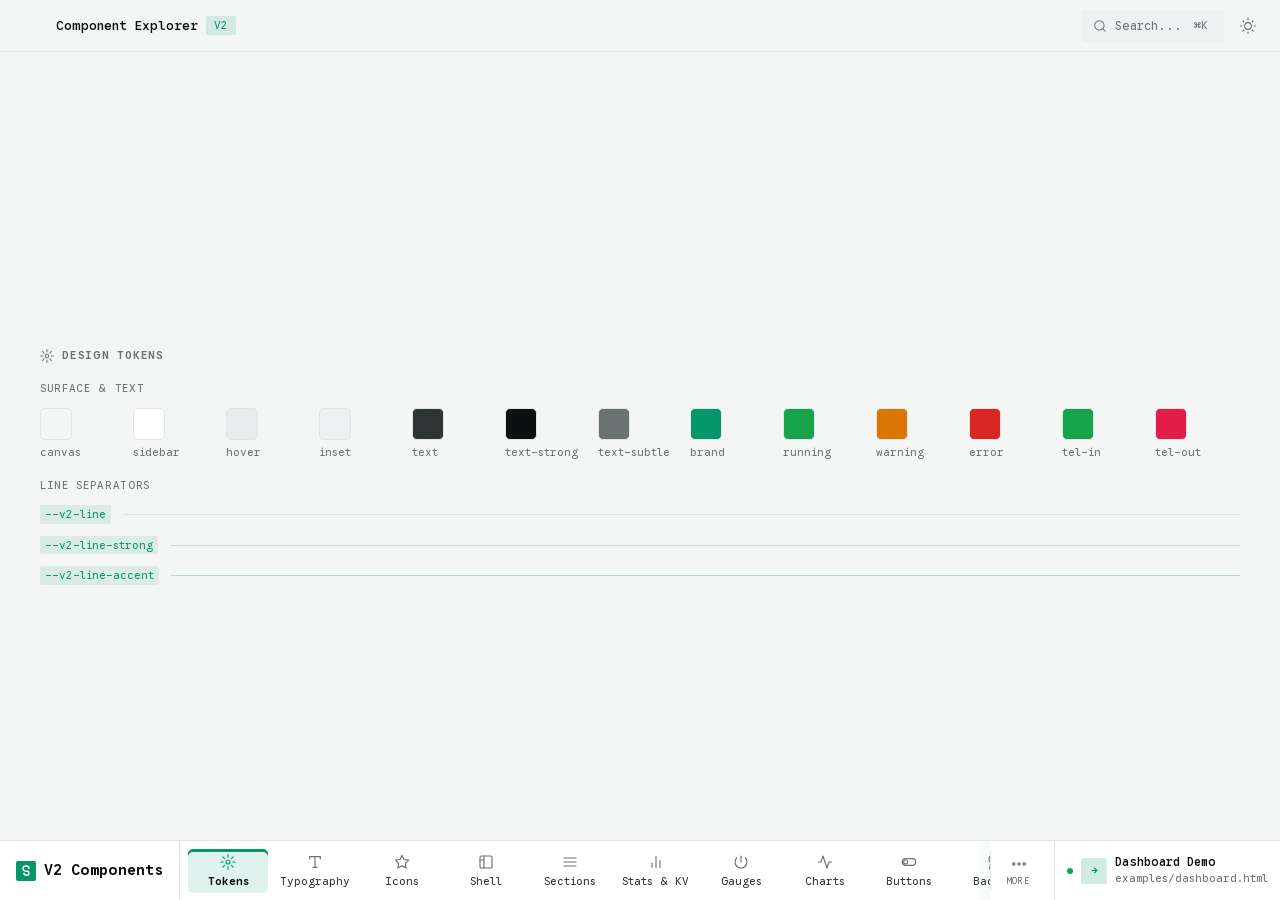
==== examples/components.html @ c2925b4b "initial" ====
<!DOCTYPE html>
<html lang="en" data-theme="dark" class="theme-dark">
<head>
  <meta charset="UTF-8" />
  <meta name="viewport" content="width=device-width, initial-scale=1.0, viewport-fit=cover" />
  <title>Synteq UI V2 — Component Explorer</title>
  <link rel="stylesheet" href="../css/synteq-ui-v2.css" />
  <style>
    /* ── Explorer-specific chrome ─────────────────────────────────── */

    /* User pill (reused from dashboard) */
    .v2-user { display:flex; align-items:center; gap:var(--v2-space-2); min-width:0; text-decoration:none; }
    .v2-user__info { display:flex; flex-direction:column; min-width:0; }
    .v2-user__name  { font-size:var(--v2-text-sm); color:var(--v2-text-strong); font-weight:var(--v2-fw-medium); line-height:1.3; white-space:nowrap; overflow:hidden; text-overflow:ellipsis; }
    .v2-user__email { font-size:var(--v2-text-xs); color:var(--v2-text-subtle); white-space:nowrap; overflow:hidden; text-overflow:ellipsis; }

    /* Component preview block */
    .cx-block {
      display: flex;
      flex-direction: column;
      gap: var(--v2-space-3);
      min-width: 0;
      width: 100%;
    }

    /* Live preview area */
    .cx-preview {
      display: flex;
      align-items: center;
      justify-content: center;
      flex-wrap: wrap;
      gap: var(--v2-space-3);
      padding: var(--v2-space-5);
      background: var(--v2-inset);
      border-radius: var(--v2-radius-control);
      min-width: 0;
    }
    .cx-preview > * { min-width: 0; max-width: 100%; }
    .cx-preview--col { flex-direction: column; align-items: stretch; justify-content: flex-start; }

    /* Code snippet */
    .cx-code {
      position: relative;
      background: var(--v2-sidebar);
      border-radius: var(--v2-radius-control);
      overflow: hidden;
      min-width: 0;
    }
    .cx-code pre {
      margin: 0;
      /* right padding reserves room for the copy button — they used to overlap */
      padding: var(--v2-space-4) calc(var(--v2-space-5) + 48px) var(--v2-space-4) var(--v2-space-5);
      overflow-x: auto;
      font-family: var(--v2-font-mono);
      font-size: var(--v2-text-xs);
      line-height: 1.65;
      color: var(--v2-text);
      tab-size: 2;
      scrollbar-width: thin;
      scrollbar-color: var(--v2-line-strong) transparent;
    }
    .cx-code pre::-webkit-scrollbar { height: 4px; }
    .cx-code pre::-webkit-scrollbar-thumb { background: var(--v2-line-strong); border-radius: 2px; }
    .cx-copy-btn {
      position: absolute;
      top: var(--v2-space-2);
      right: var(--v2-space-2);
      z-index: 2;
      font-size: var(--v2-text-xs);
      color: var(--v2-text-subtle);
      padding: 2px var(--v2-space-2);
      border-radius: var(--v2-radius-micro);
      background: var(--v2-hover);
      transition: color var(--v2-dur-instant) var(--v2-ease), background var(--v2-dur-instant) var(--v2-ease);
    }
    .cx-copy-btn:hover { color: var(--v2-text-strong); background: var(--v2-line-strong); }
    .cx-copy-btn.copied { color: var(--v2-status-running); }

    /* Token chip */
    .cx-token { font-family:var(--v2-font-mono); font-size:var(--v2-text-xs); color:var(--v2-brand); background:color-mix(in srgb, var(--v2-brand) 10%, transparent); padding:1px 5px; border-radius:var(--v2-radius-micro); }

    /* Color swatch — auto-fill grid keeps every swatch on a real column */
    .cx-swatch-grid {
      display: grid;
      grid-template-columns: repeat(auto-fill, minmax(84px, 1fr));
      gap: var(--v2-space-3) var(--v2-space-2);
      min-width: 0;
    }
    .cx-swatch {
      display: flex;
      flex-direction: column;
      gap: var(--v2-space-1);
      min-width: 0;
    }
    .cx-swatch__dot {
      width: 32px; height: 32px;
      border-radius: var(--v2-radius-control);
      border: 1px solid var(--v2-line);
    }
    .cx-swatch__name { font-size:var(--v2-text-xs); color:var(--v2-text-subtle); overflow:hidden; text-overflow:ellipsis; }

    /* Type specimen */
    .cx-type-row {
      display: grid;
      grid-template-columns: 88px 78px minmax(0, 1fr);
      align-items: baseline;
      gap: var(--v2-space-4);
      padding: var(--v2-space-2) 0;
      border-top: 1px solid var(--v2-line);
      min-width: 0;
    }
    .cx-type-row:first-child { border-top:none; }
    .cx-type-label { min-width: 0; font-size:var(--v2-text-xs); color:var(--v2-text-subtle); font-family:var(--v2-font-mono); }
    .cx-type-val { min-width: 0; font-size:var(--v2-text-xs); color:var(--v2-text-subtle); font-family:var(--v2-font-mono); }
    .cx-type-row > :last-child { min-width: 0; overflow-wrap: anywhere; }

    /* Reduced width container for narrow previews — centred like the rest */
    .cx-narrow { width: 100%; max-width: 360px; margin-inline: auto; }

    /* ── Explorer breakpoints ─────────────────────────────────────── */
    @media (max-width: 720px) {
      .cx-preview { padding: var(--v2-space-4); justify-content: flex-start; }
      .cx-type-row { grid-template-columns: 76px minmax(0, 1fr); gap: var(--v2-space-1) var(--v2-space-3); }
      .cx-type-row > :last-child { grid-column: 1 / -1; }
      .cx-type-val { text-align: right; }
    }
    @media (max-width: 420px) {
      .cx-preview { padding: var(--v2-space-3); }
      .cx-swatch-grid { grid-template-columns: repeat(auto-fill, minmax(72px, 1fr)); }
    }
  </style>
</head>
<body>

<div class="v2-app" id="app">

  <!-- ── SIDEBAR ─────────────────────────────────────────────────── -->
  <aside class="v2-aside" aria-label="Component categories" id="sidebar">
    <a href="#" class="v2-aside__brand" aria-label="Component Explorer home">
      <span class="v2-aside__brand-mark" aria-hidden="true">
        <svg width="12" height="12" viewBox="0 0 12 12" fill="none" aria-hidden="true">
          <path d="M9 3.5C9 2.12 7.66 1 6 1 4.34 1 3 2.12 3 3.5c0 1.18.9 2.17 2.14 2.41L7.5 6.3C8.43 6.57 9 7.3 9 8.2 9 9.32 7.87 10.2 6.5 10.2S4 9.32 4 8.2" stroke="currentColor" stroke-width="1.5" stroke-linecap="round"/>
        </svg>
      </span>
      V2 Components
    </a>

    <nav class="v2-nav" aria-label="Component categories">
      <a href="#tokens" class="v2-nav__item v2-nav__item--active">
        <svg class="v2-icon v2-icon--16" viewBox="0 0 24 24" aria-hidden="true"><circle cx="12" cy="12" r="3"/><path d="M12 1v4M12 19v4M4.22 4.22l2.83 2.83M16.95 16.95l2.83 2.83M1 12h4M19 12h4M4.22 19.78l2.83-2.83M16.95 7.05l2.83-2.83"/></svg>
        Tokens
      </a>
      <a href="#typography" class="v2-nav__item">
        <svg class="v2-icon v2-icon--16" viewBox="0 0 24 24" aria-hidden="true"><polyline points="4 7 4 4 20 4 20 7"/><line x1="9" y1="20" x2="15" y2="20"/><line x1="12" y1="4" x2="12" y2="20"/></svg>
        Typography
      </a>
      <a href="#icons" class="v2-nav__item">
        <svg class="v2-icon v2-icon--16" viewBox="0 0 24 24" aria-hidden="true"><polygon points="12 2 15.09 8.26 22 9.27 17 14.14 18.18 21.02 12 17.77 5.82 21.02 7 14.14 2 9.27 8.91 8.26 12 2"/></svg>
        Icons
      </a>

      <a href="#shell" class="v2-nav__item">
        <svg class="v2-icon v2-icon--16" viewBox="0 0 24 24" aria-hidden="true"><rect x="3" y="3" width="18" height="18" rx="2"/><line x1="9" y1="3" x2="9" y2="21"/><line x1="3" y1="9" x2="9" y2="9"/></svg>
        Shell
      </a>
      <a href="#sections" class="v2-nav__item">
        <svg class="v2-icon v2-icon--16" viewBox="0 0 24 24" aria-hidden="true"><line x1="3" y1="6" x2="21" y2="6"/><line x1="3" y1="12" x2="21" y2="12"/><line x1="3" y1="18" x2="21" y2="18"/></svg>
        Sections
      </a>

      <a href="#stats" class="v2-nav__item">
        <svg class="v2-icon v2-icon--16" viewBox="0 0 24 24" aria-hidden="true"><line x1="18" y1="20" x2="18" y2="10"/><line x1="12" y1="20" x2="12" y2="4"/><line x1="6" y1="20" x2="6" y2="14"/></svg>
        Stats & KV
      </a>
      <a href="#gauges" class="v2-nav__item">
        <svg class="v2-icon v2-icon--16" viewBox="0 0 24 24" aria-hidden="true"><path d="M18.364 5.636a9 9 0 1 1-12.728 0M12 12V3"/></svg>
        Gauges
      </a>
      <a href="#charts" class="v2-nav__item">
        <svg class="v2-icon v2-icon--16" viewBox="0 0 24 24" aria-hidden="true"><polyline points="22 12 18 12 15 21 9 3 6 12 2 12"/></svg>
        Charts
      </a>

      <a href="#buttons" class="v2-nav__item">
        <svg class="v2-icon v2-icon--16" viewBox="0 0 24 24" aria-hidden="true"><rect x="2" y="7" width="20" height="10" rx="5"/><circle cx="7" cy="12" r="3"/></svg>
        Buttons
      </a>
      <a href="#badges" class="v2-nav__item">
        <svg class="v2-icon v2-icon--16" viewBox="0 0 24 24" aria-hidden="true"><circle cx="12" cy="8" r="6"/><path d="M15.477 12.89L17 22l-5-3-5 3 1.523-9.11"/></svg>
        Badges
      </a>
      <a href="#inputs" class="v2-nav__item">
        <svg class="v2-icon v2-icon--16" viewBox="0 0 24 24" aria-hidden="true"><rect x="2" y="6" width="20" height="12" rx="2"/><path d="M8 12h.01M12 12h.01M16 12h.01"/></svg>
        Inputs
      </a>

      <a href="#motion" class="v2-nav__item">
        <svg class="v2-icon v2-icon--16" viewBox="0 0 24 24" aria-hidden="true"><path d="M5 3l14 9-14 9V3z"/></svg>
        Motion
      </a>
    </nav>

    <div class="v2-aside__footer">
      <span class="v2-dot" aria-label="Online"></span>
      <a href="dashboard.html" class="v2-user" aria-label="Back to dashboard demo">
        <span class="v2-avatar" aria-hidden="true">→</span>
        <span class="v2-user__info">
          <span class="v2-user__name">Dashboard Demo</span>
          <span class="v2-user__email">examples/dashboard.html</span>
        </span>
      </a>
    </div>
  </aside>

  <!-- ── TOPBAR ──────────────────────────────────────────────────── -->
  <header class="v2-topbar" role="banner">
    <button class="v2-sidebar-toggle" data-v2-sidebar-toggle
            aria-label="Toggle navigation" aria-expanded="true" aria-controls="sidebar">
      <svg class="v2-icon v2-icon--18 icon-menu" viewBox="0 0 24 24" aria-hidden="true"><line x1="3" y1="6" x2="21" y2="6"/><line x1="3" y1="12" x2="21" y2="12"/><line x1="3" y1="18" x2="21" y2="18"/></svg>
      <svg class="v2-icon v2-icon--18 icon-close" viewBox="0 0 24 24" aria-hidden="true" style="display:none"><line x1="18" y1="6" x2="6" y2="18"/><line x1="6" y1="6" x2="18" y2="18"/></svg>
    </button>

    <div class="v2-topbar__left">
      <span class="v2-topbar__title">Component Explorer</span>
      <span class="v2-badge v2-badge--brand">V2</span>
    </div>

    <div class="v2-topbar__right">
      <button class="v2-search" data-v2-search-trigger aria-label="Search components"><svg class="v2-icon v2-icon--14" viewBox="0 0 24 24" aria-hidden="true"><circle cx="11" cy="11" r="8"/><line x1="21" y1="21" x2="16.65" y2="16.65"/></svg><span class="v2-search__text">Search...</span><kbd class="v2-kbd">⌘K</kbd></button>
      <button class="v2-iconbtn v2-theme-toggle" data-v2-toggle-theme aria-label="Toggle theme">
        <svg class="v2-icon v2-icon--16 v2-icon--moon" viewBox="0 0 24 24" aria-hidden="true"><path d="M21 12.79A9 9 0 1 1 11.21 3 7 7 0 0 0 21 12.79z"/></svg>
        <svg class="v2-icon v2-icon--16 v2-icon--sun" viewBox="0 0 24 24" aria-hidden="true"><circle cx="12" cy="12" r="5"/><line x1="12" y1="1" x2="12" y2="3"/><line x1="12" y1="21" x2="12" y2="23"/><line x1="4.22" y1="4.22" x2="5.64" y2="5.64"/><line x1="18.36" y1="18.36" x2="19.78" y2="19.78"/><line x1="1" y1="12" x2="3" y2="12"/><line x1="21" y1="12" x2="23" y2="12"/><line x1="4.22" y1="19.78" x2="5.64" y2="18.36"/><line x1="18.36" y1="5.64" x2="19.78" y2="4.22"/></svg>
      </button>
    </div>
  </header>

  <!-- ── MAIN ───────────────────────────────────────────────────── -->
  <main class="v2-main" aria-label="Component explorer content">
    <div class="v2-content v2-scroll" id="main-content">

      <!-- ══ TOKENS ══════════════════════════════════════════════ -->
      <div class="v2-section" id="tokens">
        <div class="v2-section__head">
          <span class="v2-section__title">
            <svg class="v2-icon v2-icon--14" viewBox="0 0 24 24" aria-hidden="true"><circle cx="12" cy="12" r="3"/><path d="M12 1v4M12 19v4M4.22 4.22l2.83 2.83M16.95 16.95l2.83 2.83M1 12h4M19 12h4M4.22 19.78l2.83-2.83M16.95 7.05l2.83-2.83"/></svg>
            Design Tokens
          </span>
        </div>

        <!-- Colors -->
        <div class="cx-block">
          <span class="v2-t-xs v2-mute" style="text-transform:uppercase;letter-spacing:.06em;">Surface & Text</span>
          <div class="cx-swatch-grid">
            <div class="cx-swatch"><div class="cx-swatch__dot" style="background:var(--v2-canvas)"></div><span class="cx-swatch__name">canvas</span></div>
            <div class="cx-swatch"><div class="cx-swatch__dot" style="background:var(--v2-sidebar)"></div><span class="cx-swatch__name">sidebar</span></div>
            <div class="cx-swatch"><div class="cx-swatch__dot" style="background:var(--v2-hover)"></div><span class="cx-swatch__name">hover</span></div>
            <div class="cx-swatch"><div class="cx-swatch__dot" style="background:var(--v2-inset)"></div><span class="cx-swatch__name">inset</span></div>
            <div class="cx-swatch"><div class="cx-swatch__dot" style="background:var(--v2-text)"></div><span class="cx-swatch__name">text</span></div>
            <div class="cx-swatch"><div class="cx-swatch__dot" style="background:var(--v2-text-strong)"></div><span class="cx-swatch__name">text-strong</span></div>
            <div class="cx-swatch"><div class="cx-swatch__dot" style="background:var(--v2-text-subtle)"></div><span class="cx-swatch__name">text-subtle</span></div>
            <div class="cx-swatch"><div class="cx-swatch__dot" style="background:var(--v2-brand)"></div><span class="cx-swatch__name">brand</span></div>
            <div class="cx-swatch"><div class="cx-swatch__dot" style="background:var(--v2-status-running)"></div><span class="cx-swatch__name">running</span></div>
            <div class="cx-swatch"><div class="cx-swatch__dot" style="background:var(--v2-status-warning)"></div><span class="cx-swatch__name">warning</span></div>
            <div class="cx-swatch"><div class="cx-swatch__dot" style="background:var(--v2-status-error)"></div><span class="cx-swatch__name">error</span></div>
            <div class="cx-swatch"><div class="cx-swatch__dot" style="background:var(--v2-tel-in)"></div><span class="cx-swatch__name">tel-in</span></div>
            <div class="cx-swatch"><div class="cx-swatch__dot" style="background:var(--v2-tel-out)"></div><span class="cx-swatch__name">tel-out</span></div>
          </div>
        </div>

        <!-- Separators -->
        <div class="cx-block">
          <span class="v2-t-xs v2-mute" style="text-transform:uppercase;letter-spacing:.06em;">Line Separators</span>
          <div style="display:flex;flex-direction:column;gap:var(--v2-space-3);">
            <div style="display:flex;align-items:center;gap:var(--v2-space-3);"><span class="cx-token">--v2-line</span><div style="flex:1;height:1px;background:var(--v2-line)"></div></div>
            <div style="display:flex;align-items:center;gap:var(--v2-space-3);"><span class="cx-token">--v2-line-strong</span><div style="flex:1;height:1px;background:var(--v2-line-strong)"></div></div>
            <div style="display:flex;align-items:center;gap:var(--v2-space-3);"><span class="cx-token">--v2-line-accent</span><div style="flex:1;height:1px;background:var(--v2-line-accent)"></div></div>
          </div>
        </div>
      </div>

      <!-- ══ TYPOGRAPHY ════════════════════════════════════════════ -->
      <div class="v2-section" id="typography">
        <div class="v2-section__head">
          <span class="v2-section__title">
            <svg class="v2-icon v2-icon--14" viewBox="0 0 24 24" aria-hidden="true"><polyline points="4 7 4 4 20 4 20 7"/><line x1="9" y1="20" x2="15" y2="20"/><line x1="12" y1="4" x2="12" y2="20"/></svg>
            Typography
          </span>
          <span class="v2-section__meta">Google Sans Code · self-hosted</span>
        </div>
        <div>
          <div class="cx-type-row"><span class="cx-type-label">text-3xl</span><span class="cx-type-val">clamp(26,3.2vw,34)</span><span style="font-size:var(--v2-text-3xl);font-weight:var(--v2-fw-semibold);color:var(--v2-text-strong);line-height:1.2;">Dashboard</span></div>
          <div class="cx-type-row"><span class="cx-type-label">text-2xl</span><span class="cx-type-val">clamp(22,2.4vw,28)</span><span style="font-size:var(--v2-text-2xl);font-weight:var(--v2-fw-medium);color:var(--v2-text-strong);line-height:1.2;">99.97%</span></div>
          <div class="cx-type-row"><span class="cx-type-label">text-xl</span><span class="cx-type-val">18px</span><span style="font-size:var(--v2-text-xl);color:var(--v2-text-strong);">Section value</span></div>
          <div class="cx-type-row"><span class="cx-type-label">text-lg</span><span class="cx-type-val">15px</span><span style="font-size:var(--v2-text-lg);color:var(--v2-text-strong);">Sidebar brand name</span></div>
          <div class="cx-type-row"><span class="cx-type-label">text-md</span><span class="cx-type-val">13px</span><span style="font-size:var(--v2-text-md);color:var(--v2-text);">Body · nav · KV rows</span></div>
          <div class="cx-type-row"><span class="cx-type-label">text-sm</span><span class="cx-type-val">12px</span><span style="font-size:var(--v2-text-sm);color:var(--v2-text-subtle);">Button labels · breadcrumb</span></div>
          <div class="cx-type-row"><span class="cx-type-label">text-xs</span><span class="cx-type-val">11px</span><span style="font-size:var(--v2-text-xs);color:var(--v2-text-subtle);text-transform:uppercase;letter-spacing:.06em;">SECTION TITLE · BADGE</span></div>
        </div>
      </div>

      <!-- ══ ICONS ═══════════════════════════════════════════════ -->
      <div class="v2-section" id="icons">
        <div class="v2-section__head">
          <span class="v2-section__title">
            <svg class="v2-icon v2-icon--14" viewBox="0 0 24 24" aria-hidden="true"><polygon points="12 2 15.09 8.26 22 9.27 17 14.14 18.18 21.02 12 17.77 5.82 21.02 7 14.14 2 9.27 8.91 8.26 12 2"/></svg>
            Icons
          </span>
          <span class="v2-section__meta">inline SVG · Lucide-compatible</span>
        </div>
        <div class="cx-block">
          <span class="v2-t-xs v2-mute">Sizes</span>
          <div class="cx-preview">
            <span class="v2-ico-label v2-mute"><svg class="v2-icon v2-icon--14" viewBox="0 0 24 24" aria-hidden="true"><rect x="2" y="3" width="20" height="14" rx="2"/><line x1="8" y1="21" x2="16" y2="21"/><line x1="12" y1="17" x2="12" y2="21"/></svg> 14px</span>
            <span class="v2-ico-label v2-mute"><svg class="v2-icon v2-icon--16" viewBox="0 0 24 24" aria-hidden="true"><rect x="2" y="3" width="20" height="14" rx="2"/><line x1="8" y1="21" x2="16" y2="21"/><line x1="12" y1="17" x2="12" y2="21"/></svg> 16px</span>
            <span class="v2-ico-label v2-mute"><svg class="v2-icon v2-icon--18" viewBox="0 0 24 24" aria-hidden="true"><rect x="2" y="3" width="20" height="14" rx="2"/><line x1="8" y1="21" x2="16" y2="21"/><line x1="12" y1="17" x2="12" y2="21"/></svg> 18px</span>
            <span class="v2-ico-label v2-mute"><svg class="v2-icon v2-icon--20" viewBox="0 0 24 24" aria-hidden="true"><rect x="2" y="3" width="20" height="14" rx="2"/><line x1="8" y1="21" x2="16" y2="21"/><line x1="12" y1="17" x2="12" y2="21"/></svg> 20px</span>
          </div>
          <span class="v2-t-xs v2-mute">Tints</span>
          <div class="cx-preview">
            <svg class="v2-icon v2-icon--18 v2-icon--mute" viewBox="0 0 24 24" title="mute" aria-hidden="true"><circle cx="12" cy="12" r="10"/><line x1="12" y1="8" x2="12" y2="12"/><line x1="12" y1="16" x2="12.01" y2="16"/></svg>
            <svg class="v2-icon v2-icon--18 v2-icon--brand" viewBox="0 0 24 24" title="brand" aria-hidden="true"><circle cx="12" cy="12" r="10"/><line x1="12" y1="8" x2="12" y2="12"/><line x1="12" y1="16" x2="12.01" y2="16"/></svg>
            <svg class="v2-icon v2-icon--18 v2-icon--ok" viewBox="0 0 24 24" title="ok" aria-hidden="true"><polyline points="20 6 9 17 4 12"/></svg>
            <svg class="v2-icon v2-icon--18 v2-icon--warn" viewBox="0 0 24 24" title="warn" aria-hidden="true"><path d="M10.29 3.86L1.82 18a2 2 0 0 0 1.71 3h16.94a2 2 0 0 0 1.71-3L13.71 3.86a2 2 0 0 0-3.42 0z"/><line x1="12" y1="9" x2="12" y2="13"/><line x1="12" y1="17" x2="12.01" y2="17"/></svg>
            <svg class="v2-icon v2-icon--18 v2-icon--err" viewBox="0 0 24 24" title="err" aria-hidden="true"><circle cx="12" cy="12" r="10"/><line x1="15" y1="9" x2="9" y2="15"/><line x1="9" y1="9" x2="15" y2="15"/></svg>
          </div>
        </div>
      </div>

      <!-- ══ SHELL ════════════════════════════════════════════════ -->
      <div class="v2-section" id="shell">
        <div class="v2-section__head">
          <span class="v2-section__title">
            <svg class="v2-icon v2-icon--14" viewBox="0 0 24 24" aria-hidden="true"><rect x="3" y="3" width="18" height="18" rx="2"/><line x1="9" y1="3" x2="9" y2="21"/><line x1="3" y1="9" x2="9" y2="9"/></svg>
            App Shell
          </span>
          <span class="v2-section__meta">viewport-locked · no body scroll</span>
        </div>
        <div class="cx-block">
          <p class="v2-t-sm v2-mute">The shell is a CSS Grid locked to <span class="cx-token">100dvh</span>. Only <span class="cx-token">.v2-content.v2-scroll</span> produces a scrollbar. A single topbar control hides and shows the sticky bottom dock.</p>
          <div class="cx-code">
            <button class="cx-copy-btn" aria-label="Copy shell HTML">copy</button>
            <pre>&lt;div class="v2-app" id="app"&gt;
  &lt;aside class="v2-aside" id="sidebar"&gt;...&lt;/aside&gt;

  &lt;header class="v2-topbar"&gt;
    &lt;button class="v2-sidebar-toggle"
            data-v2-sidebar-toggle
            aria-label="Toggle navigation"&gt;
      &lt;svg class="v2-icon v2-icon--18 icon-menu"&gt;...&lt;/svg&gt;
    &lt;/button&gt;
    ...
  &lt;/header&gt;

  &lt;main class="v2-main"&gt;
    &lt;div class="v2-content v2-scroll"&gt;
      &lt;!-- sections here --&gt;
    &lt;/div&gt;
  &lt;/main&gt;
&lt;/div&gt;</pre>
          </div>
        </div>
      </div>

      <!-- ══ SECTIONS ═════════════════════════════════════════════ -->
      <div class="v2-section" id="sections">
        <div class="v2-section__head">
          <span class="v2-section__title">
            <svg class="v2-icon v2-icon--14" viewBox="0 0 24 24" aria-hidden="true"><line x1="3" y1="6" x2="21" y2="6"/><line x1="3" y1="12" x2="21" y2="12"/><line x1="3" y1="18" x2="21" y2="18"/></svg>
            Sections & Separators
          </span>
        </div>
        <div class="cx-block">
          <p class="v2-t-sm v2-mute">One <span class="cx-token">border-top</span> hairline separates each section. First section has no separator. Section heads have <strong>no</strong> <span class="cx-token">border-bottom</span>.</p>
          <div class="cx-preview cx-preview--col cx-narrow">
            <div class="v2-section" style="border-top:none;padding-top:0;">
              <div class="v2-section__head"><span class="v2-section__title">First Section</span><span class="v2-section__meta">no top border</span></div>
              <p class="v2-t-sm v2-mute">Content here.</p>
            </div>
            <div class="v2-section">
              <div class="v2-section__head"><span class="v2-section__title">Second Section</span></div>
              <p class="v2-t-sm v2-mute">Separated by one hairline above.</p>
            </div>
            <div class="v2-section">
              <div class="v2-section__head"><span class="v2-section__title">Third Section</span></div>
              <p class="v2-t-sm v2-mute">Only ever one rule between blocks.</p>
            </div>
          </div>
          <div class="cx-code">
            <button class="cx-copy-btn" aria-label="Copy section HTML">copy</button>
            <pre>&lt;div class="v2-section"&gt;
  &lt;div class="v2-section__head"&gt;
    &lt;span class="v2-section__title"&gt;
      &lt;svg class="v2-icon v2-icon--14" ...&gt;...&lt;/svg&gt;
      Section Title
    &lt;/span&gt;
    &lt;span class="v2-section__meta"&gt;updated 5s ago&lt;/span&gt;
  &lt;/div&gt;
  &lt;!-- content --&gt;
&lt;/div&gt;</pre>
          </div>
        </div>
      </div>

      <!-- ══ STATS & KV ════════════════════════════════════════════ -->
      <div class="v2-section" id="stats">
        <div class="v2-section__head">
          <span class="v2-section__title">
            <svg class="v2-icon v2-icon--14" viewBox="0 0 24 24" aria-hidden="true"><line x1="18" y1="20" x2="18" y2="10"/><line x1="12" y1="20" x2="12" y2="4"/><line x1="6" y1="20" x2="6" y2="14"/></svg>
            Stats & Key-Value
          </span>
        </div>

        <!-- Stat strip -->
        <div class="cx-block">
          <span class="v2-t-xs v2-mute">Stat strip — gap only, no dividers</span>
          <div class="cx-preview">
            <div class="v2-stat-strip">
              <div class="v2-stat">
                <span class="v2-stat__label"><svg class="v2-icon v2-icon--14 v2-icon--mute" viewBox="0 0 24 24" aria-hidden="true"><rect x="4" y="4" width="16" height="16" rx="2"/><rect x="9" y="9" width="6" height="6"/><line x1="9" y1="2" x2="9" y2="4"/><line x1="15" y1="2" x2="15" y2="4"/><line x1="9" y1="20" x2="9" y2="22"/><line x1="15" y1="20" x2="15" y2="22"/><line x1="20" y1="9" x2="22" y2="9"/><line x1="20" y1="14" x2="22" y2="14"/><line x1="2" y1="9" x2="4" y2="9"/><line x1="2" y1="14" x2="4" y2="14"/></svg> vCPU</span>
                <div class="v2-stat__value">4 <span class="v2-unit">cores</span></div>
              </div>
              <div class="v2-stat">
                <span class="v2-stat__label"><svg class="v2-icon v2-icon--14 v2-icon--mute" viewBox="0 0 24 24" aria-hidden="true"><ellipse cx="12" cy="5" rx="9" ry="3"/><path d="M3 5v4c0 1.66 4.03 3 9 3s9-1.34 9-3V5"/><path d="M3 9v4c0 1.66 4.03 3 9 3s9-1.34 9-3V9"/></svg> Disk</span>
                <div class="v2-stat__value">160 <span class="v2-unit">GB</span></div>
              </div>
              <div class="v2-stat">
                <span class="v2-stat__label"><svg class="v2-icon v2-icon--14 v2-icon--ok" viewBox="0 0 24 24" aria-hidden="true"><line x1="12" y1="19" x2="12" y2="5"/><polyline points="5 12 12 5 19 12"/></svg> Inbound</span>
                <div class="v2-stat__value">2.4 <span class="v2-unit">MB/s</span></div>
                <span class="v2-stat__delta v2-stat__delta--up">↑ 18% vs avg</span>
              </div>
              <div class="v2-stat">
                <span class="v2-stat__label"><svg class="v2-icon v2-icon--14 v2-icon--err" viewBox="0 0 24 24" aria-hidden="true"><line x1="12" y1="5" x2="12" y2="19"/><polyline points="19 12 12 19 5 12"/></svg> Outbound</span>
                <div class="v2-stat__value">0.8 <span class="v2-unit">MB/s</span></div>
                <span class="v2-stat__delta v2-stat__delta--down">↓ 4% vs avg</span>
              </div>
            </div>
          </div>
        </div>

        <!-- KV list -->
        <div class="cx-block">
          <span class="v2-t-xs v2-mute">Key-Value rows — border-top between rows only</span>
          <div class="cx-preview cx-preview--col cx-narrow">
            <div class="v2-kv">
              <div class="v2-kv__row"><span class="v2-kv__label">Hostname</span><span class="v2-kv__value v2-mono">octra</span></div>
              <div class="v2-kv__row"><span class="v2-kv__label">OS</span><span class="v2-kv__value">Ubuntu 24.04 LTS</span></div>
              <div class="v2-kv__row"><span class="v2-kv__label">Region</span><span class="v2-kv__value">AMS1 — Amsterdam</span></div>
              <div class="v2-kv__row"><span class="v2-kv__label">Status</span><span class="v2-kv__value"><span class="v2-badge v2-badge--ok">Running</span></span></div>
            </div>
          </div>
        </div>
      </div>

      <!-- ══ GAUGES ════════════════════════════════════════════════ -->
      <div class="v2-section" id="gauges">
        <div class="v2-section__head">
          <span class="v2-section__title">
            <svg class="v2-icon v2-icon--14" viewBox="0 0 24 24" aria-hidden="true"><path d="M18.364 5.636a9 9 0 1 1-12.728 0M12 12V3"/></svg>
            Gauges
          </span>
          <span class="v2-section__meta">auto-colored by JS · reduced-motion safe</span>
        </div>
        <div class="cx-block">
          <div class="cx-preview cx-preview--col cx-narrow" style="gap:var(--v2-space-4);">
            <div class="v2-gauge" data-v2-gauge="34" role="progressbar" aria-label="CPU" aria-valuenow="34" aria-valuemin="0" aria-valuemax="100">
              <div class="v2-gauge__head"><span class="v2-gauge__label">CPU — 34% (green &lt;75)</span><span class="v2-gauge__value">34<span class="v2-gauge__max"> / 100%</span></span></div>
              <div class="v2-gauge__track"><div class="v2-gauge__fill"></div></div>
            </div>
            <div class="v2-gauge" data-v2-gauge="78" role="progressbar" aria-label="Memory" aria-valuenow="78" aria-valuemin="0" aria-valuemax="100">
              <div class="v2-gauge__head"><span class="v2-gauge__label">Memory — 78% (amber 75-89)</span><span class="v2-gauge__value">78<span class="v2-gauge__max"> / 100%</span></span></div>
              <div class="v2-gauge__track"><div class="v2-gauge__fill"></div></div>
            </div>
            <div class="v2-gauge" data-v2-gauge="93" role="progressbar" aria-label="Disk" aria-valuenow="93" aria-valuemin="0" aria-valuemax="100">
              <div class="v2-gauge__head"><span class="v2-gauge__label">Disk — 93% (red ≥90)</span><span class="v2-gauge__value">93<span class="v2-gauge__max"> / 100%</span></span></div>
              <div class="v2-gauge__track"><div class="v2-gauge__fill"></div></div>
            </div>
            <div class="v2-gauge" data-v2-gauge="22" role="progressbar" aria-label="Bandwidth" aria-valuenow="22" aria-valuemin="0" aria-valuemax="100">
              <div class="v2-gauge__head"><span class="v2-gauge__label">Bandwidth — brand override</span><span class="v2-gauge__value">22<span class="v2-gauge__max"> / 4 TB</span></span></div>
              <div class="v2-gauge__track"><div class="v2-gauge__fill v2-gauge__fill--brand"></div></div>
            </div>
          </div>
          <div class="cx-code">
            <button class="cx-copy-btn" aria-label="Copy gauge HTML">copy</button>
            <pre>&lt;div class="v2-gauge" data-v2-gauge="72"
     role="progressbar" aria-label="CPU"
     aria-valuenow="72" aria-valuemin="0" aria-valuemax="100"&gt;
  &lt;div class="v2-gauge__head"&gt;
    &lt;span class="v2-gauge__label"&gt;CPU&lt;/span&gt;
    &lt;span class="v2-gauge__value"&gt;72
      &lt;span class="v2-gauge__max"&gt; / 100%&lt;/span&gt;
    &lt;/span&gt;
  &lt;/div&gt;
  &lt;div class="v2-gauge__track"&gt;
    &lt;div class="v2-gauge__fill"&gt;&lt;/div&gt;
  &lt;/div&gt;
&lt;/div&gt;</pre>
          </div>
        </div>
      </div>

      <!-- ══ CHARTS ════════════════════════════════════════════════ -->
      <div class="v2-section" id="charts">
        <div class="v2-section__head">
          <span class="v2-section__title">
            <svg class="v2-icon v2-icon--14" viewBox="0 0 24 24" aria-hidden="true"><polyline points="22 12 18 12 15 21 9 3 6 12 2 12"/></svg>
            Charts
          </span>
          <span class="v2-section__meta">SVG sparklines · CSS bar chart</span>
        </div>

        <div class="v2-grid v2-grid--2">
          <div class="cx-block">
            <span class="v2-t-xs v2-mute">Sparkline — inbound (green)</span>
            <div class="cx-preview cx-preview--col">
              <svg class="v2-spark" id="spark-in" viewBox="0 0 200 40" preserveAspectRatio="none" role="img" aria-label="CPU trend"></svg>
              <div class="v2-legend"><span class="v2-legend__item"><span class="v2-legend__sw v2-legend__sw--in"></span>Inbound</span></div>
            </div>
            <span class="v2-t-xs v2-mute">Sparkline — outbound (red)</span>
            <div class="cx-preview cx-preview--col">
              <svg class="v2-spark v2-spark--out" id="spark-out" viewBox="0 0 200 40" preserveAspectRatio="none" role="img" aria-label="Outbound trend"></svg>
              <div class="v2-legend"><span class="v2-legend__item"><span class="v2-legend__sw v2-legend__sw--out"></span>Outbound</span></div>
            </div>
          </div>
          <div class="cx-block">
            <span class="v2-t-xs v2-mute">Bar chart — dual series (in/out)</span>
            <div class="cx-preview cx-preview--col">
              <div class="v2-bars" id="bars-demo" role="img" aria-label="Network I/O" style="--v2-bars-cols:16;"></div>
              <div style="display:flex;justify-content:space-between;"><span class="v2-t-xs v2-mute">16 min ago</span><span class="v2-t-xs v2-mute">now</span></div>
              <div class="v2-legend">
                <span class="v2-legend__item"><span class="v2-legend__sw v2-legend__sw--in"></span>In</span>
                <span class="v2-legend__item"><span class="v2-legend__sw v2-legend__sw--out"></span>Out</span>
              </div>
            </div>
          </div>
        </div>
      </div>

      <!-- ══ BUTTONS ═══════════════════════════════════════════════ -->
      <div class="v2-section" id="buttons">
        <div class="v2-section__head">
          <span class="v2-section__title">
            <svg class="v2-icon v2-icon--14" viewBox="0 0 24 24" aria-hidden="true"><rect x="2" y="7" width="20" height="10" rx="5"/><circle cx="7" cy="12" r="3"/></svg>
            Buttons
          </span>
        </div>
        <div class="cx-block">
          <span class="v2-t-xs v2-mute">Variants</span>
          <div class="cx-preview">
            <button class="v2-btn">Default</button>
            <button class="v2-btn v2-btn--primary">Primary</button>
            <button class="v2-btn v2-btn--brand">Brand</button>
            <button class="v2-btn v2-btn--ghost">Ghost</button>
            <button class="v2-btn v2-btn--danger">Danger</button>
            <button class="v2-iconbtn" aria-label="Options"><svg class="v2-icon v2-icon--16" viewBox="0 0 24 24" aria-hidden="true"><circle cx="12" cy="5" r="1"/><circle cx="12" cy="12" r="1"/><circle cx="12" cy="19" r="1"/></svg></button>
          </div>
          <span class="v2-t-xs v2-mute">States</span>
          <div class="cx-preview">
            <button class="v2-btn">Idle</button>
            <button class="v2-btn" disabled>Disabled</button>
          </div>
          <span class="v2-t-xs v2-mute">Segmented bar</span>
          <div class="cx-preview">
            <div class="v2-seg" role="group" aria-label="Instance actions">
              <button class="v2-seg__btn v2-seg__btn--active" aria-label="Console">
                <svg class="v2-icon v2-icon--14" viewBox="0 0 24 24" aria-hidden="true"><polyline points="4 17 10 11 4 5"/><line x1="12" y1="19" x2="20" y2="19"/></svg>
                Console
              </button>
              <button class="v2-seg__btn" aria-label="Power">
                <svg class="v2-icon v2-icon--14" viewBox="0 0 24 24" aria-hidden="true"><path d="M18.36 6.64a9 9 0 1 1-12.73 0"/><line x1="12" y1="2" x2="12" y2="12"/></svg>
                Power
              </button>
              <button class="v2-seg__btn" aria-label="Reboot">
                <svg class="v2-icon v2-icon--14" viewBox="0 0 24 24" aria-hidden="true"><polyline points="23 4 23 10 17 10"/><path d="M20.49 15a9 9 0 1 1-2.12-9.36L23 10"/></svg>
                Reboot
              </button>
            </div>
          </div>
          <span class="v2-t-xs v2-mute">Block stack</span>
          <div class="cx-preview cx-preview--col cx-narrow">
            <div class="v2-btn__stack">
              <button class="v2-btn v2-btn--block">Resize VPS</button>
              <button class="v2-btn v2-btn--block v2-btn--ghost">Switch plan</button>
              <button class="v2-btn v2-btn--block v2-btn--danger">Destroy instance</button>
            </div>
          </div>
        </div>
      </div>

      <!-- ══ BADGES ════════════════════════════════════════════════ -->
      <div class="v2-section" id="badges">
        <div class="v2-section__head">
          <span class="v2-section__title">
            <svg class="v2-icon v2-icon--14" viewBox="0 0 24 24" aria-hidden="true"><circle cx="12" cy="8" r="6"/><path d="M15.477 12.89L17 22l-5-3-5 3 1.523-9.11"/></svg>
            Badges & Status
          </span>
        </div>
        <div class="cx-block">
          <span class="v2-t-xs v2-mute">Badge variants</span>
          <div class="cx-preview">
            <span class="v2-badge">Default</span>
            <span class="v2-badge v2-badge--ok">Running</span>
            <span class="v2-badge v2-badge--warn">Degraded</span>
            <span class="v2-badge v2-badge--err">Error</span>
            <span class="v2-badge v2-badge--brand">New</span>
          </div>
          <span class="v2-t-xs v2-mute">Status dots</span>
          <div class="cx-preview">
            <span class="v2-status" aria-label="Running"><span class="v2-dot" aria-hidden="true"></span> Running</span>
            <span class="v2-status" aria-label="Warning"><span class="v2-dot v2-dot--reboot" aria-hidden="true"></span> Rebooting</span>
            <span class="v2-status" aria-label="Stopped"><span class="v2-dot v2-dot--stopped" aria-hidden="true"></span> Stopped</span>
          </div>
          <span class="v2-t-xs v2-mute">Kbd pill · Avatar</span>
          <div class="cx-preview">
            <kbd class="v2-kbd">⌘K</kbd>
            <kbd class="v2-kbd">Esc</kbd>
            <span class="v2-avatar" aria-hidden="true">AC</span>
            <span class="v2-avatar" aria-hidden="true">JD</span>
          </div>
        </div>
      </div>

      <!-- ══ INPUTS ════════════════════════════════════════════════ -->
      <div class="v2-section" id="inputs">
        <div class="v2-section__head">
          <span class="v2-section__title">
            <svg class="v2-icon v2-icon--14" viewBox="0 0 24 24" aria-hidden="true"><rect x="2" y="6" width="20" height="12" rx="2"/></svg>
            Inputs
          </span>
        </div>
        <div class="cx-block">
          <div class="cx-preview cx-preview--col cx-narrow">
            <input class="v2-input" type="text" placeholder="Search resources…" aria-label="Search" />
            <input class="v2-input" type="text" value="octra" aria-label="Hostname" />
            <input class="v2-input" type="text" placeholder="Disabled input" aria-label="Disabled" disabled />
          </div>
          <span class="v2-t-xs v2-mute">Search trigger (topbar variant)</span>
          <div class="cx-preview">
            <button class="v2-search" aria-label="Search or run a command">
              <svg class="v2-icon v2-icon--14" viewBox="0 0 24 24" aria-hidden="true"><circle cx="11" cy="11" r="8"/><line x1="21" y1="21" x2="16.65" y2="16.65"/></svg>
              <span class="v2-search__text">Search…</span>
              <kbd class="v2-kbd">⌘K</kbd>
            </button>
          </div>
        </div>
      </div>

      <!-- ══ MOTION ════════════════════════════════════════════════ -->
      <div class="v2-section" id="motion">
        <div class="v2-section__head">
          <span class="v2-section__title">
            <svg class="v2-icon v2-icon--14" viewBox="0 0 24 24" aria-hidden="true"><path d="M5 3l14 9-14 9V3z"/></svg>
            Motion
          </span>
          <span class="v2-section__meta">auto-disabled with prefers-reduced-motion</span>
        </div>
        <div class="cx-block">
          <span class="v2-t-xs v2-mute">Fade-up mount — click to replay</span>
          <div class="cx-preview">
            <button class="v2-btn" id="replay-btn">Replay animation</button>
            <div id="anim-target" class="v2-fade-up" style="padding:var(--v2-space-3) var(--v2-space-4);background:var(--v2-inset);border-radius:var(--v2-radius-control);">
              <span class="v2-t-sm">Faded up ↑</span>
            </div>
          </div>
          <span class="v2-t-xs v2-mute">Skeleton shimmer</span>
          <div class="cx-preview cx-preview--col cx-narrow" style="gap:var(--v2-space-2);">
            <span class="v2-skeleton" style="height:14px;border-radius:var(--v2-radius-micro);">&nbsp;</span>
            <span class="v2-skeleton" style="height:14px;width:72%;border-radius:var(--v2-radius-micro);">&nbsp;</span>
            <span class="v2-skeleton" style="height:14px;width:54%;border-radius:var(--v2-radius-micro);">&nbsp;</span>
          </div>
          <span class="v2-t-xs v2-mute">Live pulse indicator</span>
          <div class="cx-preview">
            <span class="v2-status"><span class="v2-dot v2-live" aria-hidden="true"></span> Live data</span>
          </div>
          <span class="v2-t-xs v2-mute">Stagger on scroll — add <span class="cx-token">data-v2-stagger</span> to parent</span>
          <div class="cx-preview cx-preview--col cx-narrow" data-v2-stagger>
            <div style="padding:var(--v2-space-2) var(--v2-space-3);background:var(--v2-inset);border-radius:var(--v2-radius-micro);" class="v2-t-sm">Child 1</div>
            <div style="padding:var(--v2-space-2) var(--v2-space-3);background:var(--v2-inset);border-radius:var(--v2-radius-micro);" class="v2-t-sm">Child 2</div>
            <div style="padding:var(--v2-space-2) var(--v2-space-3);background:var(--v2-inset);border-radius:var(--v2-radius-micro);" class="v2-t-sm">Child 3</div>
          </div>
        </div>
      </div>

      <div style="height:var(--v2-space-7);" aria-hidden="true"></div>
    </div>
  </main>
</div>

  <dialog class="v2-dialog" id="component-search" aria-label="Search components">
    <form method="dialog" class="v2-command">
      <div class="v2-section__head"><strong>Find a component</strong><button class="v2-btn v2-btn--icon" value="cancel" aria-label="Close">×</button></div>
      <input class="v2-input" data-v2-search-input placeholder="Search sections..." aria-label="Search sections" />
      <button class="v2-btn v2-btn--ghost" type="button" data-v2-command="#tokens">Design tokens</button>
      <button class="v2-btn v2-btn--ghost" type="button" data-v2-command="#buttons">Buttons and controls</button>
      <button class="v2-btn v2-btn--ghost" type="button" data-v2-command="#motion">Motion primitives</button>
    </form>
  </dialog>
  <script src="../js/synteq-ui-v2.js"></script>
<script>
(function () {
  /* Sparklines */
  var inData  = [12,18,22,28,35,40,38,34,30,36,44,50,48,42,38];
  var outData = [4,5,7,9,12,14,11,9,8,10,13,16,14,12,10];
  SynteqV2.renderSparkline(document.getElementById('spark-in'),  inData);
  SynteqV2.renderSparkline(document.getElementById('spark-out'), outData);

  /* Bar chart */
  var barData = inData.map(function(v, i) { return [v, outData[i]]; });
  SynteqV2.renderBars(document.getElementById('bars-demo'), barData);

  /* Replay button for fade-up demo */
  document.getElementById('replay-btn').addEventListener('click', function () {
    var el = document.getElementById('anim-target');
    el.classList.remove('v2-fade-up');
    void el.offsetWidth; // force reflow
    el.classList.add('v2-fade-up');
  });

  /* Copy button wiring for code blocks */
  document.querySelectorAll('.cx-copy-btn').forEach(function (btn) {
    btn.addEventListener('click', function () {
      var pre = btn.nextElementSibling;
      if (!pre) return;
      navigator.clipboard && navigator.clipboard.writeText(pre.textContent.trim()).then(function () {
        btn.textContent = 'copied!';
        btn.classList.add('copied');
        setTimeout(function () { btn.textContent = 'copy'; btn.classList.remove('copied'); }, 1800);
      });
    });
  });

  /* Nav active tracking + smooth scroll are owned by the runtime
     (SynteqV2.initNavScroll). A second scroll-spy here used to fight the
     runtime and highlight the wrong item. */
})();
</script>
</body>
</html>
---- css/synteq-ui-v2.css ----
/* ==========================================================================
   SYNTEQ UI V2 — MASTER STYLESHEET (css/synteq-ui-v2.css)
   Lean, viewport-locked, line-separator architecture. No cards.

   Design rules (V2 base set):
   1. Body never scrolls — only in-content regions scroll.
   2. Responsive on any screen type (fluid type + breakpoint grid).
   3. Simple & lightweight — minimal token set, flat surfaces.
   4. No cards/wrappers — hairline line separators only.
   5. Lightweight motion — subtle, respects reduced-motion.
   6. Inline icons for fast context.
   ========================================================================== */
@import "./fonts.css";
@import "./tokens.css";
@import "./theme-dark.css";
@import "./theme-light.css";
@import "./base.css";
@import "./components/icons.css";
@import "./components/shell.css";
@import "./components/sidebar.css";
@import "./components/topbar.css";
@import "./components/content.css";
@import "./components/data.css";
@import "./components/controls.css";
@import "./components/motion.css";
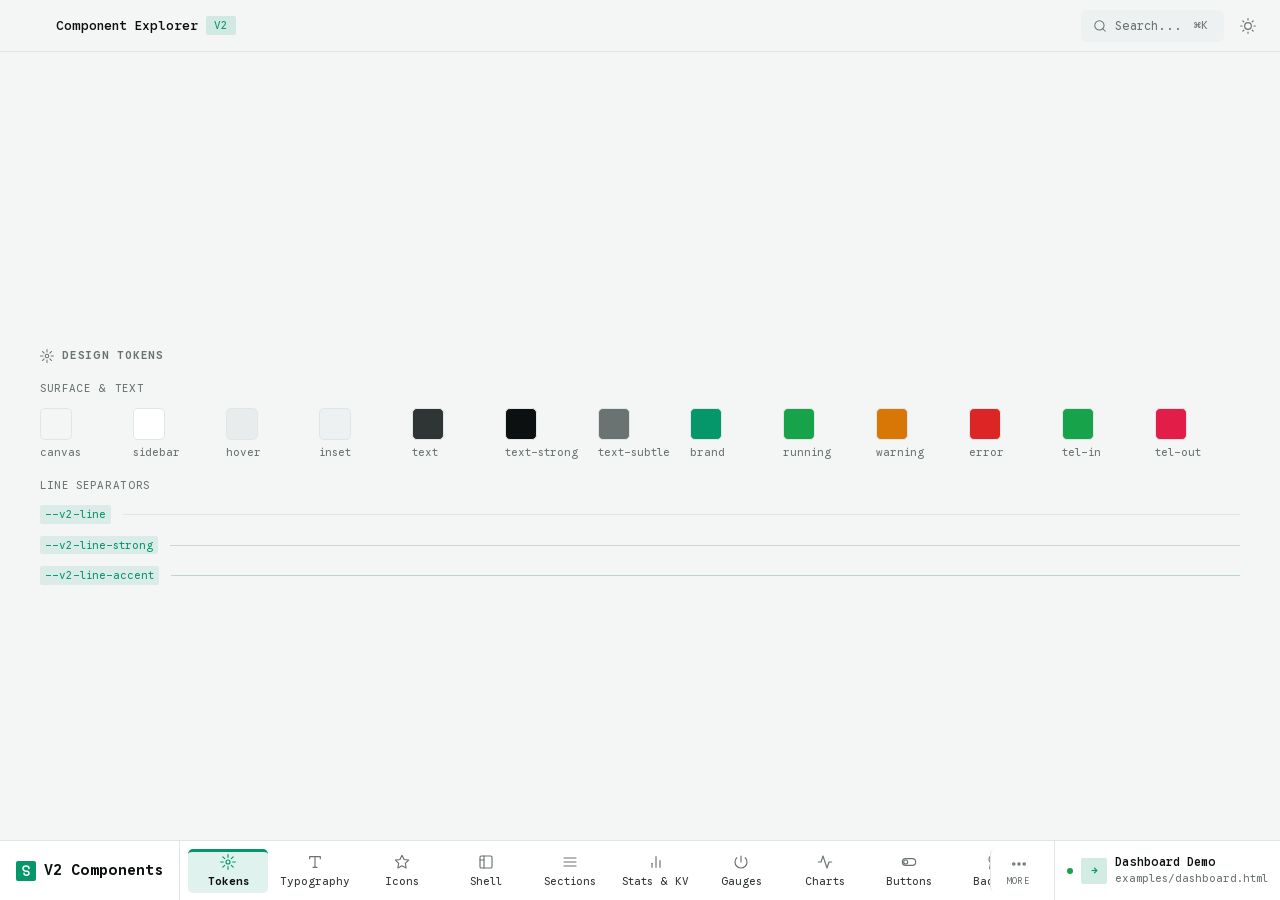
==== commit 39cfe6d7: "update more components" ====
--- a/examples/components.html
+++ b/examples/components.html
@@ -194,6 +194,10 @@
         Inputs
       </a>
 
+      <a href="#feedback" class="v2-nav__item">
+        <svg class="v2-icon v2-icon--16" viewBox="0 0 24 24" aria-hidden="true"><circle cx="12" cy="12" r="10"/><line x1="12" y1="16" x2="12" y2="12"/><line x1="12" y1="8" x2="12.01" y2="8"/></svg>
+        Feedback
+      </a>
       <a href="#motion" class="v2-nav__item">
         <svg class="v2-icon v2-icon--16" viewBox="0 0 24 24" aria-hidden="true"><path d="M5 3l14 9-14 9V3z"/></svg>
         Motion
@@ -640,6 +644,193 @@
               <span class="v2-search__text">Search…</span>
               <kbd class="v2-kbd">⌘K</kbd>
             </button>
+          </div>
+        </div>
+      </div>
+
+      <!-- ══ FEEDBACK ══════════════════════════════════════════════ -->
+      <div class="v2-section" id="feedback">
+        <div class="v2-section__head">
+          <span class="v2-section__title">
+            <svg class="v2-icon v2-icon--14" viewBox="0 0 24 24" aria-hidden="true"><circle cx="12" cy="12" r="10"/><line x1="12" y1="16" x2="12" y2="12"/><line x1="12" y1="8" x2="12.01" y2="8"/></svg>
+            Feedback &amp; Status
+          </span>
+          <span class="v2-section__meta">alerts, progress, breadcrumbs, empty states</span>
+        </div>
+
+        <!-- Alert -->
+        <div class="cx-block">
+          <span class="v2-t-xs v2-mute">Alert / Banner — 4 kinds</span>
+          <div class="cx-preview cx-preview--col" style="gap:var(--v2-space-3);">
+            <div class="v2-alert v2-alert--info" role="alert">
+              <svg class="v2-icon v2-icon--16 v2-alert__icon" viewBox="0 0 24 24" aria-hidden="true">
+                <circle cx="12" cy="12" r="10"/><line x1="12" y1="16" x2="12" y2="12"/><line x1="12" y1="8" x2="12.01" y2="8"/>
+              </svg>
+              <div class="v2-alert__content">
+                <div class="v2-alert__title">System Update Available</div>
+                <div class="v2-alert__message">Version 2.1.0 is ready to install. Update now to get the latest features.</div>
+              </div>
+              <button class="v2-alert__dismiss" aria-label="Dismiss alert">
+                <svg class="v2-icon v2-icon--14" viewBox="0 0 24 24" aria-hidden="true">
+                  <line x1="18" y1="6" x2="6" y2="18"/><line x1="6" y1="6" x2="18" y2="18"/>
+                </svg>
+              </button>
+            </div>
+
+            <div class="v2-alert v2-alert--ok" role="alert">
+              <svg class="v2-icon v2-icon--16 v2-alert__icon" viewBox="0 0 24 24" aria-hidden="true">
+                <polyline points="20 6 9 17 4 12"/>
+              </svg>
+              <div class="v2-alert__content">
+                <div class="v2-alert__title">Deployment Successful</div>
+                <div class="v2-alert__message">Your application has been deployed to production.</div>
+              </div>
+            </div>
+
+            <div class="v2-alert v2-alert--warn" role="alert">
+              <svg class="v2-icon v2-icon--16 v2-alert__icon" viewBox="0 0 24 24" aria-hidden="true">
+                <path d="M10.29 3.86L1.82 18a2 2 0 0 0 1.71 3h16.94a2 2 0 0 0 1.71-3L13.71 3.86a2 2 0 0 0-3.42 0z"/>
+                <line x1="12" y1="9" x2="12" y2="13"/><line x1="12" y1="17" x2="12.01" y2="17"/>
+              </svg>
+              <div class="v2-alert__content">
+                <div class="v2-alert__title">High Memory Usage</div>
+                <div class="v2-alert__message">Instance is using 85% of available memory. Consider upgrading.</div>
+              </div>
+            </div>
+
+            <div class="v2-alert v2-alert--err" role="alert">
+              <svg class="v2-icon v2-icon--16 v2-alert__icon" viewBox="0 0 24 24" aria-hidden="true">
+                <circle cx="12" cy="12" r="10"/><line x1="15" y1="9" x2="9" y2="15"/><line x1="9" y1="9" x2="15" y2="15"/>
+              </svg>
+              <div class="v2-alert__content">
+                <div class="v2-alert__title">Connection Failed</div>
+                <div class="v2-alert__message">Unable to connect to database. Check your network settings and try again.</div>
+              </div>
+            </div>
+          </div>
+        </div>
+
+        <!-- Progress Bar -->
+        <div class="cx-block">
+          <span class="v2-t-xs v2-mute">Progress Bar — determinate &amp; indeterminate</span>
+          <div class="cx-preview cx-preview--col cx-narrow" style="gap:var(--v2-space-4);">
+            <div class="v2-progress" role="progressbar" aria-valuenow="35" aria-valuemin="0" aria-valuemax="100">
+              <div class="v2-progress__head">
+                <span class="v2-progress__label">Upload progress</span>
+                <span class="v2-progress__value">35%</span>
+              </div>
+              <div class="v2-progress__track">
+                <div class="v2-progress__fill" style="width: 35%;"></div>
+              </div>
+            </div>
+
+            <div class="v2-progress" role="progressbar" aria-valuenow="78" aria-valuemin="0" aria-valuemax="100">
+              <div class="v2-progress__head">
+                <span class="v2-progress__label">Migration (warning threshold)</span>
+                <span class="v2-progress__value">78%</span>
+              </div>
+              <div class="v2-progress__track">
+                <div class="v2-progress__fill v2-progress__fill--warn" style="width: 78%;"></div>
+              </div>
+            </div>
+
+            <div class="v2-progress" role="progressbar" aria-valuenow="92" aria-valuemin="0" aria-valuemax="100">
+              <div class="v2-progress__head">
+                <span class="v2-progress__label">Disk usage (error threshold)</span>
+                <span class="v2-progress__value">92%</span>
+              </div>
+              <div class="v2-progress__track">
+                <div class="v2-progress__fill v2-progress__fill--err" style="width: 92%;"></div>
+              </div>
+            </div>
+
+            <div class="v2-progress">
+              <div class="v2-progress__head">
+                <span class="v2-progress__label">Processing...</span>
+              </div>
+              <div class="v2-progress__track">
+                <div class="v2-progress__fill v2-progress__fill--indeterminate"></div>
+              </div>
+            </div>
+          </div>
+        </div>
+
+        <!-- Breadcrumb -->
+        <div class="cx-block">
+          <span class="v2-t-xs v2-mute">Breadcrumb Navigation</span>
+          <div class="cx-preview">
+            <nav class="v2-breadcrumb" aria-label="Breadcrumb">
+              <a href="#" class="v2-breadcrumb__item">Home</a>
+              <span class="v2-breadcrumb__separator">/</span>
+              <a href="#" class="v2-breadcrumb__item">Instances</a>
+              <span class="v2-breadcrumb__separator">/</span>
+              <a href="#" class="v2-breadcrumb__item">us-east-1</a>
+              <span class="v2-breadcrumb__separator">/</span>
+              <span class="v2-breadcrumb__item" aria-current="page">i-0a1b2c3d</span>
+            </nav>
+          </div>
+        </div>
+
+        <!-- Spinner -->
+        <div class="cx-block">
+          <span class="v2-t-xs v2-mute">Spinner — 3 sizes</span>
+          <div class="cx-preview" style="gap:var(--v2-space-4);">
+            <span class="v2-spinner v2-spinner--sm" role="status" aria-label="Loading"></span>
+            <span class="v2-spinner" role="status" aria-label="Loading"></span>
+            <span class="v2-spinner v2-spinner--lg" role="status" aria-label="Loading"></span>
+          </div>
+        </div>
+
+        <!-- Empty State -->
+        <div class="cx-block">
+          <span class="v2-t-xs v2-mute">Empty State</span>
+          <div class="cx-preview">
+            <div class="v2-empty">
+              <svg class="v2-empty__icon" viewBox="0 0 24 24" aria-hidden="true">
+                <rect x="3" y="3" width="18" height="18" rx="2"/><line x1="3" y1="9" x2="21" y2="9"/>
+                <line x1="9" y1="21" x2="9" y2="9"/>
+              </svg>
+              <div class="v2-empty__title">No instances found</div>
+              <div class="v2-empty__message">
+                Get started by creating your first instance. It only takes a minute to launch a new server.
+              </div>
+              <div class="v2-empty__action">
+                <button class="v2-btn v2-btn--primary">Create Instance</button>
+              </div>
+            </div>
+          </div>
+        </div>
+
+        <!-- Tag / Chip -->
+        <div class="cx-block">
+          <span class="v2-t-xs v2-mute">Tag / Chip — dismissible badges</span>
+          <div class="cx-preview" style="gap:var(--v2-space-2);flex-wrap:wrap;">
+            <span class="v2-tag">Default</span>
+            <span class="v2-tag v2-tag--brand">Featured</span>
+            <span class="v2-tag v2-tag--ok">
+              Active
+              <button class="v2-tag__dismiss" aria-label="Remove tag">
+                <svg class="v2-icon v2-icon--12" viewBox="0 0 24 24" aria-hidden="true">
+                  <line x1="18" y1="6" x2="6" y2="18"/><line x1="6" y1="6" x2="18" y2="18"/>
+                </svg>
+              </button>
+            </span>
+            <span class="v2-tag v2-tag--warn">
+              Beta
+              <button class="v2-tag__dismiss" aria-label="Remove tag">
+                <svg class="v2-icon v2-icon--12" viewBox="0 0 24 24" aria-hidden="true">
+                  <line x1="18" y1="6" x2="6" y2="18"/><line x1="6" y1="6" x2="18" y2="18"/>
+                </svg>
+              </button>
+            </span>
+            <span class="v2-tag v2-tag--err">
+              Deprecated
+              <button class="v2-tag__dismiss" aria-label="Remove tag">
+                <svg class="v2-icon v2-icon--12" viewBox="0 0 24 24" aria-hidden="true">
+                  <line x1="18" y1="6" x2="6" y2="18"/><line x1="6" y1="6" x2="18" y2="18"/>
+                </svg>
+              </button>
+            </span>
           </div>
         </div>
       </div>
--- a/css/synteq-ui-v2.css
+++ b/css/synteq-ui-v2.css
@@ -22,4 +22,8 @@
 @import "./components/content.css";
 @import "./components/data.css";
 @import "./components/controls.css";
+@import "./components/forms.css";
+@import "./components/overlays.css";
+@import "./components/feedback.css";
+@import "./components/framework.css";
 @import "./components/motion.css";
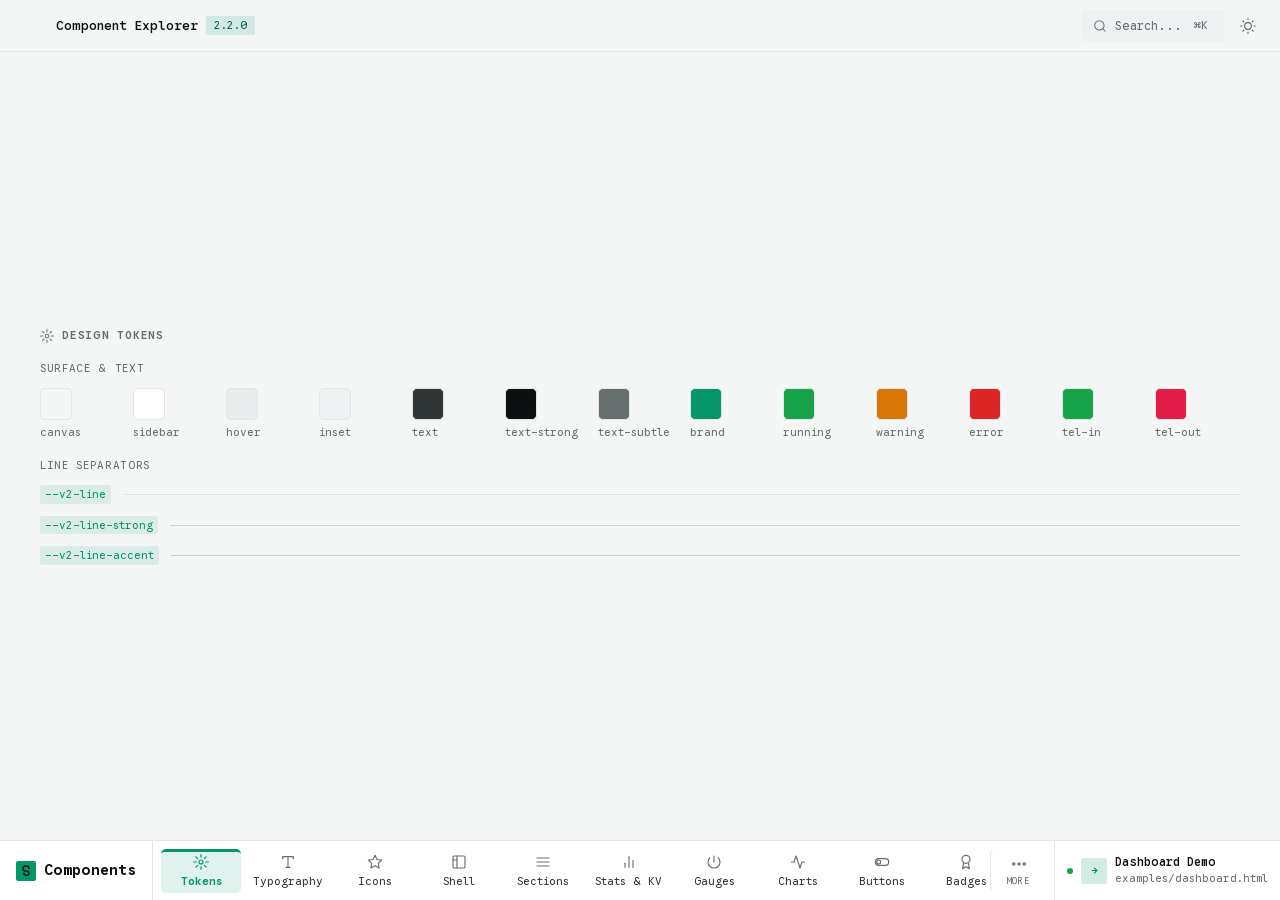
==== commit 774c9456: "improvements" ====
--- a/examples/components.html
+++ b/examples/components.html
@@ -3,8 +3,8 @@
 <head>
   <meta charset="UTF-8" />
   <meta name="viewport" content="width=device-width, initial-scale=1.0, viewport-fit=cover" />
-  <title>Synteq UI V2 — Component Explorer</title>
-  <link rel="stylesheet" href="../css/synteq-ui-v2.css" />
+  <title>Synteq UI — Component Explorer</title>
+  <link rel="stylesheet" href="../css/synteq-ui.css" />
   <style>
     /* ── Explorer-specific chrome ─────────────────────────────────── */
 
@@ -23,7 +23,11 @@
       width: 100%;
     }
 
-    /* Live preview area */
+    /* Live preview area.
+       The stage must NOT use --v2-inset: buttons, inputs and segmented bars are
+       inset-coloured, so on an inset stage every control lost its edge and the
+       preview looked empty. Canvas + hairline keeps the components readable and
+       matches the surface they actually sit on in an app. */
     .cx-preview {
       display: flex;
       align-items: center;
@@ -31,7 +35,8 @@
       flex-wrap: wrap;
       gap: var(--v2-space-3);
       padding: var(--v2-space-5);
-      background: var(--v2-inset);
+      background: var(--v2-canvas);
+      border: var(--v2-line-h) solid var(--v2-line);
       border-radius: var(--v2-radius-control);
       min-width: 0;
     }
@@ -99,10 +104,13 @@
     }
     .cx-swatch__name { font-size:var(--v2-text-xs); color:var(--v2-text-subtle); overflow:hidden; text-overflow:ellipsis; }
 
-    /* Type specimen */
+    /* Type specimen.
+       The value column is `minmax(0, max-content)` so spec strings such as
+       "clamp(26,3.2vw,34)" get the width they need instead of bleeding into the
+       specimen column (they used to overlap the sample text). */
     .cx-type-row {
       display: grid;
-      grid-template-columns: 88px 78px minmax(0, 1fr);
+      grid-template-columns: 88px minmax(0, max-content) minmax(0, 1fr);
       align-items: baseline;
       gap: var(--v2-space-4);
       padding: var(--v2-space-2) 0;
@@ -111,7 +119,7 @@
     }
     .cx-type-row:first-child { border-top:none; }
     .cx-type-label { min-width: 0; font-size:var(--v2-text-xs); color:var(--v2-text-subtle); font-family:var(--v2-font-mono); }
-    .cx-type-val { min-width: 0; font-size:var(--v2-text-xs); color:var(--v2-text-subtle); font-family:var(--v2-font-mono); }
+    .cx-type-val { min-width: 0; font-size:var(--v2-text-xs); color:var(--v2-text-subtle); font-family:var(--v2-font-mono); overflow-wrap: anywhere; }
     .cx-type-row > :last-child { min-width: 0; overflow-wrap: anywhere; }
 
     /* Reduced width container for narrow previews — centred like the rest */
@@ -142,7 +150,7 @@
           <path d="M9 3.5C9 2.12 7.66 1 6 1 4.34 1 3 2.12 3 3.5c0 1.18.9 2.17 2.14 2.41L7.5 6.3C8.43 6.57 9 7.3 9 8.2 9 9.32 7.87 10.2 6.5 10.2S4 9.32 4 8.2" stroke="currentColor" stroke-width="1.5" stroke-linecap="round"/>
         </svg>
       </span>
-      V2 Components
+      Components
     </a>
 
     <nav class="v2-nav" aria-label="Component categories">
@@ -192,6 +200,30 @@
       <a href="#inputs" class="v2-nav__item">
         <svg class="v2-icon v2-icon--16" viewBox="0 0 24 24" aria-hidden="true"><rect x="2" y="6" width="20" height="12" rx="2"/><path d="M8 12h.01M12 12h.01M16 12h.01"/></svg>
         Inputs
+      </a>
+      <a href="#forms" class="v2-nav__item">
+        <svg class="v2-icon v2-icon--16" viewBox="0 0 24 24" aria-hidden="true"><path d="M9 11l3 3L22 4"/><path d="M21 12v7a2 2 0 01-2 2H5a2 2 0 01-2-2V5a2 2 0 012-2h11"/></svg>
+        Forms
+      </a>
+      <a href="#overlays" class="v2-nav__item">
+        <svg class="v2-icon v2-icon--16" viewBox="0 0 24 24" aria-hidden="true"><rect x="3" y="3" width="18" height="18" rx="2"/><line x1="3" y1="9" x2="21" y2="9"/></svg>
+        Overlays
+      </a>
+      <a href="#table" class="v2-nav__item">
+        <svg class="v2-icon v2-icon--16" viewBox="0 0 24 24" aria-hidden="true"><rect x="3" y="3" width="18" height="18" rx="2"/><line x1="3" y1="9" x2="21" y2="9"/><line x1="9" y1="9" x2="9" y2="21"/></svg>
+        Table
+      </a>
+      <a href="#tree" class="v2-nav__item">
+        <svg class="v2-icon v2-icon--16" viewBox="0 0 24 24" aria-hidden="true"><path d="M3 3h6v6H3zM15 15h6v6h-6zM15 3h6v6h-6zM6 9v6a3 3 0 0 0 3 3h6"/></svg>
+        Tree
+      </a>
+      <a href="#stepper" class="v2-nav__item">
+        <svg class="v2-icon v2-icon--16" viewBox="0 0 24 24" aria-hidden="true"><line x1="6" y1="4" x2="6" y2="20"/><circle cx="6" cy="6" r="2"/><circle cx="6" cy="18" r="2"/><line x1="11" y1="6" x2="20" y2="6"/><line x1="11" y1="18" x2="20" y2="18"/></svg>
+        Stepper
+      </a>
+      <a href="#code" class="v2-nav__item">
+        <svg class="v2-icon v2-icon--16" viewBox="0 0 24 24" aria-hidden="true"><polyline points="16 18 22 12 16 6"/><polyline points="8 6 2 12 8 18"/></svg>
+        Code
       </a>
 
       <a href="#feedback" class="v2-nav__item">
@@ -226,7 +258,7 @@
 
     <div class="v2-topbar__left">
       <span class="v2-topbar__title">Component Explorer</span>
-      <span class="v2-badge v2-badge--brand">V2</span>
+      <span class="v2-badge v2-badge--brand">2.2.0</span>
     </div>
 
     <div class="v2-topbar__right">
@@ -537,6 +569,37 @@
             </div>
           </div>
         </div>
+
+        <div class="cx-block" style="margin-top:var(--v2-space-4);">
+          <span class="v2-t-xs v2-mute">Line / area chart — axes, gridlines, hover tooltip</span>
+          <div class="v2-chart">
+            <div class="v2-chart__head">
+              <span class="v2-chart__title">Request rate</span>
+              <span class="v2-chart__meta">last 12 intervals</span>
+            </div>
+            <div class="v2-chart__body">
+              <svg class="v2-chart__svg" id="chart-line" viewBox="0 0 640 168" role="img"
+                   aria-label="Request rate and error rate over the last 12 intervals"></svg>
+            </div>
+            <div class="v2-chart__legend" data-v2-chart-legend></div>
+          </div>
+        </div>
+
+        <div class="cx-block">
+          <span class="v2-t-xs v2-mute">Stacked bars — multi-series columns with hover tooltip</span>
+          <div class="v2-chart">
+            <div class="v2-chart__head">
+              <span class="v2-chart__title">Traffic by class</span>
+              <span class="v2-chart__meta">req/s</span>
+            </div>
+            <div class="v2-chart__body">
+              <div class="v2-chart__cols" id="chart-stacked" role="img"
+                   aria-label="Stacked traffic by request class"></div>
+            </div>
+            <div class="v2-chart__xlabels" data-v2-chart-labels></div>
+            <div class="v2-chart__legend" data-v2-chart-legend></div>
+          </div>
+        </div>
       </div>
 
       <!-- ══ BUTTONS ═══════════════════════════════════════════════ -->
@@ -554,8 +617,25 @@
             <button class="v2-btn v2-btn--primary">Primary</button>
             <button class="v2-btn v2-btn--brand">Brand</button>
             <button class="v2-btn v2-btn--ghost">Ghost</button>
+            <button class="v2-btn v2-btn--info">Info</button>
+            <button class="v2-btn v2-btn--warn">Warning</button>
             <button class="v2-btn v2-btn--danger">Danger</button>
             <button class="v2-iconbtn" aria-label="Options"><svg class="v2-icon v2-icon--16" viewBox="0 0 24 24" aria-hidden="true"><circle cx="12" cy="5" r="1"/><circle cx="12" cy="12" r="1"/><circle cx="12" cy="19" r="1"/></svg></button>
+          </div>
+          <span class="v2-t-xs v2-mute">Tonal status variants — info · warning · danger</span>
+          <div class="cx-preview">
+            <button class="v2-btn v2-btn--info">
+              <svg class="v2-icon v2-icon--14" viewBox="0 0 24 24" aria-hidden="true"><circle cx="12" cy="12" r="10"/><line x1="12" y1="16" x2="12" y2="12"/><line x1="12" y1="8" x2="12.01" y2="8"/></svg>
+              Show details
+            </button>
+            <button class="v2-btn v2-btn--warn">
+              <svg class="v2-icon v2-icon--14" viewBox="0 0 24 24" aria-hidden="true"><path d="M10.29 3.86L1.82 18a2 2 0 0 0 1.71 3h16.94a2 2 0 0 0 1.71-3L13.71 3.86a2 2 0 0 0-3.42 0z"/><line x1="12" y1="9" x2="12" y2="13"/><line x1="12" y1="17" x2="12.01" y2="17"/></svg>
+              Drain node
+            </button>
+            <button class="v2-btn v2-btn--danger">
+              <svg class="v2-icon v2-icon--14" viewBox="0 0 24 24" aria-hidden="true"><polyline points="3 6 5 6 21 6"/><path d="M19 6l-1 14a2 2 0 0 1-2 2H8a2 2 0 0 1-2-2L5 6"/></svg>
+              Destroy
+            </button>
           </div>
           <span class="v2-t-xs v2-mute">States</span>
           <div class="cx-preview">
@@ -602,6 +682,7 @@
           <span class="v2-t-xs v2-mute">Badge variants</span>
           <div class="cx-preview">
             <span class="v2-badge">Default</span>
+            <span class="v2-badge v2-badge--info">Info</span>
             <span class="v2-badge v2-badge--ok">Running</span>
             <span class="v2-badge v2-badge--warn">Degraded</span>
             <span class="v2-badge v2-badge--err">Error</span>
@@ -612,6 +693,7 @@
             <span class="v2-status" aria-label="Running"><span class="v2-dot" aria-hidden="true"></span> Running</span>
             <span class="v2-status" aria-label="Warning"><span class="v2-dot v2-dot--reboot" aria-hidden="true"></span> Rebooting</span>
             <span class="v2-status" aria-label="Stopped"><span class="v2-dot v2-dot--stopped" aria-hidden="true"></span> Stopped</span>
+            <span class="v2-status" aria-label="Pending"><span class="v2-dot v2-dot--info" aria-hidden="true"></span> Pending</span>
           </div>
           <span class="v2-t-xs v2-mute">Kbd pill · Avatar</span>
           <div class="cx-preview">
@@ -639,7 +721,7 @@
           </div>
           <span class="v2-t-xs v2-mute">Search trigger (topbar variant)</span>
           <div class="cx-preview">
-            <button class="v2-search" aria-label="Search or run a command">
+            <button class="v2-search" data-v2-search-trigger aria-label="Search or run a command">
               <svg class="v2-icon v2-icon--14" viewBox="0 0 24 24" aria-hidden="true"><circle cx="11" cy="11" r="8"/><line x1="21" y1="21" x2="16.65" y2="16.65"/></svg>
               <span class="v2-search__text">Search…</span>
               <kbd class="v2-kbd">⌘K</kbd>
@@ -649,6 +731,566 @@
       </div>
 
       <!-- ══ FEEDBACK ══════════════════════════════════════════════ -->
+      <!-- ══ FORMS ═════════════════════════════════════════════════ -->
+      <div class="v2-section" id="forms">
+        <div class="v2-section__head">
+          <span class="v2-section__title">
+            <svg class="v2-icon v2-icon--14" viewBox="0 0 24 24" aria-hidden="true"><path d="M9 11l3 3L22 4"/><path d="M21 12v7a2 2 0 01-2 2H5a2 2 0 01-2-2V5a2 2 0 012-2h11"/></svg>
+            Forms &amp; Inputs
+          </span>
+          <span class="v2-section__meta">field, input, textarea, select, checkbox, radio, switch, input group, range</span>
+        </div>
+
+        <!-- Field wrapper + input states -->
+        <div class="cx-block">
+          <span class="v2-t-xs v2-mute">Text inputs — label, hint, error, disabled</span>
+          <div class="cx-preview cx-preview--col">
+            <div class="v2-grid v2-grid--2" style="width:100%;">
+              <div class="v2-field">
+                <label for="cx-username" class="v2-field__label v2-field__label--required">Username</label>
+                <input type="text" id="cx-username" class="v2-input" placeholder="Enter username"
+                       aria-required="true" aria-describedby="cx-username-hint">
+                <span id="cx-username-hint" class="v2-field__hint">3-20 characters, alphanumeric only</span>
+              </div>
+              <div class="v2-field v2-field--invalid">
+                <label for="cx-email" class="v2-field__label">Email</label>
+                <input type="email" id="cx-email" class="v2-input" value="invalid-email"
+                       aria-invalid="true" aria-describedby="cx-email-error">
+                <span id="cx-email-error" class="v2-field__error">Please enter a valid email address</span>
+              </div>
+              <div class="v2-field">
+                <label for="cx-password" class="v2-field__label">Password</label>
+                <input type="password" id="cx-password" class="v2-input" placeholder="Password">
+              </div>
+              <div class="v2-field">
+                <label for="cx-disabled" class="v2-field__label">Disabled</label>
+                <input type="text" id="cx-disabled" class="v2-input" value="Cannot edit" disabled>
+              </div>
+            </div>
+          </div>
+        </div>
+
+        <!-- Textarea + select -->
+        <div class="cx-block">
+          <span class="v2-t-xs v2-mute">Textarea &amp; select</span>
+          <div class="cx-preview cx-preview--col">
+            <div class="v2-grid v2-grid--2" style="width:100%;">
+              <div class="v2-field">
+                <label for="cx-notes" class="v2-field__label">Notes</label>
+                <textarea id="cx-notes" class="v2-textarea" rows="3" placeholder="Enter your notes here..."></textarea>
+                <span class="v2-field__hint">Supports vertical resizing</span>
+              </div>
+              <div class="v2-field">
+                <label for="cx-region" class="v2-field__label">Region</label>
+                <select id="cx-region" class="v2-select">
+                  <option value="">Select a region</option>
+                  <option value="us-east">US East</option>
+                  <option value="us-west">US West</option>
+                  <option value="eu-central">EU Central</option>
+                  <option value="ap-southeast">AP Southeast</option>
+                </select>
+              </div>
+            </div>
+          </div>
+        </div>
+
+        <!-- Checkbox + radio -->
+        <div class="cx-block">
+          <span class="v2-t-xs v2-mute">Checkbox &amp; radio</span>
+          <div class="cx-preview cx-preview--col">
+            <div class="v2-grid v2-grid--2" style="width:100%;">
+              <div>
+                <label class="v2-checkbox-label"><input type="checkbox" class="v2-checkbox"> Enable notifications</label>
+                <label class="v2-checkbox-label"><input type="checkbox" class="v2-checkbox" checked> Auto-renew subscription</label>
+                <label class="v2-checkbox-label"><input type="checkbox" class="v2-checkbox" disabled> Disabled unchecked</label>
+                <label class="v2-checkbox-label"><input type="checkbox" class="v2-checkbox" checked disabled> Disabled checked</label>
+              </div>
+              <div class="v2-radio-group" role="radiogroup" aria-label="Instance size">
+                <label class="v2-radio-label"><input type="radio" name="cx-size" value="small" class="v2-radio"> Small (2 vCPU, 4 GB RAM)</label>
+                <label class="v2-radio-label"><input type="radio" name="cx-size" value="medium" class="v2-radio" checked> Medium (4 vCPU, 8 GB RAM)</label>
+                <label class="v2-radio-label"><input type="radio" name="cx-size" value="large" class="v2-radio"> Large (8 vCPU, 16 GB RAM)</label>
+              </div>
+            </div>
+          </div>
+        </div>
+
+        <!-- Switch + input group -->
+        <div class="cx-block">
+          <span class="v2-t-xs v2-mute">Switch &amp; input group</span>
+          <div class="cx-preview cx-preview--col">
+            <div class="v2-grid v2-grid--2" style="width:100%;">
+              <div>
+                <label class="v2-switch-label"><input type="checkbox" class="v2-switch" role="switch" aria-checked="false"> Enable auto-scaling</label>
+                <label class="v2-switch-label"><input type="checkbox" class="v2-switch" role="switch" aria-checked="true" checked> Enable monitoring</label>
+                <label class="v2-switch-label"><input type="checkbox" class="v2-switch" role="switch" disabled> Disabled switch</label>
+              </div>
+              <div>
+                <div class="v2-field">
+                  <label for="cx-amount" class="v2-field__label">Amount</label>
+                  <div class="v2-input-group">
+                    <span class="v2-input-group__affix">$</span>
+                    <input type="number" id="cx-amount" class="v2-input" placeholder="0.00">
+                    <span class="v2-input-group__affix">USD</span>
+                  </div>
+                </div>
+                <div class="v2-field">
+                  <label for="cx-domain" class="v2-field__label">Domain</label>
+                  <div class="v2-input-group">
+                    <input type="text" id="cx-domain" class="v2-input" placeholder="myapp">
+                    <span class="v2-input-group__affix">.synteq.dev</span>
+                  </div>
+                </div>
+              </div>
+            </div>
+          </div>
+        </div>
+
+        <!-- Range -->
+        <div class="cx-block">
+          <span class="v2-t-xs v2-mute">Range slider</span>
+          <div class="cx-preview cx-preview--col">
+            <div class="v2-grid v2-grid--2" style="width:100%;">
+              <div class="v2-range-label">
+                <div class="v2-range-label__head">
+                  <span class="v2-range-label__name">CPU limit</span>
+                  <span class="v2-range-label__value" id="cx-cpu-value">75%</span>
+                </div>
+                <input type="range" class="v2-range" min="0" max="100" value="75"
+                       aria-label="CPU limit percentage" id="cx-cpu-range">
+              </div>
+              <div class="v2-range-label">
+                <div class="v2-range-label__head">
+                  <span class="v2-range-label__name">Memory limit</span>
+                  <span class="v2-range-label__value">50%</span>
+                </div>
+                <input type="range" class="v2-range" min="0" max="100" value="50" aria-label="Memory limit percentage">
+              </div>
+            </div>
+          </div>
+        </div>
+      </div>
+
+      <!-- ══ OVERLAYS ═══════════════════════════════════════════════ -->
+      <div class="v2-section" id="overlays">
+        <div class="v2-section__head">
+          <span class="v2-section__title">
+            <svg class="v2-icon v2-icon--14" viewBox="0 0 24 24" aria-hidden="true"><rect x="3" y="3" width="18" height="18" rx="2"/><line x1="3" y1="9" x2="21" y2="9"/></svg>
+            Overlays &amp; Disclosure
+          </span>
+          <span class="v2-section__meta">tabs, accordion, menu, popover, dialog, toast</span>
+        </div>
+
+        <!-- Tabs -->
+        <div class="cx-block">
+          <span class="v2-t-xs v2-mute">Tabs — roving tabindex, arrow-key navigation</span>
+          <div class="cx-preview cx-preview--col">
+            <div class="v2-tabs" data-v2-tabs role="tablist" aria-label="Settings tabs" style="width:100%;">
+              <div class="v2-tabs__list">
+                <button class="v2-tabs__tab" role="tab" aria-selected="true" aria-controls="cx-panel-general" id="cx-tab-general">General</button>
+                <button class="v2-tabs__tab" role="tab" aria-selected="false" aria-controls="cx-panel-security" id="cx-tab-security">Security</button>
+                <button class="v2-tabs__tab" role="tab" aria-selected="false" aria-controls="cx-panel-billing" id="cx-tab-billing">Billing</button>
+                <button class="v2-tabs__tab" role="tab" aria-selected="false" aria-controls="cx-panel-advanced" id="cx-tab-advanced">Advanced</button>
+              </div>
+              <div class="v2-tabs__panel" role="tabpanel" id="cx-panel-general" aria-labelledby="cx-tab-general" aria-hidden="false">
+                General settings panel. Configure the account name, email, and profile picture.
+              </div>
+              <div class="v2-tabs__panel" role="tabpanel" id="cx-panel-security" aria-labelledby="cx-tab-security" aria-hidden="true">
+                Security settings panel. Manage passwords, two-factor authentication, and session history.
+              </div>
+              <div class="v2-tabs__panel" role="tabpanel" id="cx-panel-billing" aria-labelledby="cx-tab-billing" aria-hidden="true">
+                Billing settings panel. View invoices, update payment methods, and manage subscriptions.
+              </div>
+              <div class="v2-tabs__panel" role="tabpanel" id="cx-panel-advanced" aria-labelledby="cx-tab-advanced" aria-hidden="true">
+                Advanced settings panel. Developer API keys, webhooks, and custom integrations.
+              </div>
+            </div>
+          </div>
+        </div>
+
+        <!-- Accordion -->
+        <div class="cx-block">
+          <span class="v2-t-xs v2-mute">Accordion — native &lt;details&gt;</span>
+          <div class="cx-preview cx-preview--col">
+            <div class="v2-accordion" style="width:100%;">
+              <details class="v2-accordion__item" open>
+                <summary class="v2-accordion__trigger">What is Synteq UI?</summary>
+                <div class="v2-accordion__content">
+                  A viewport-locked, offline-first dashboard framework built on six hard rules, with a complete component library for operator dashboards and admin panels.
+                </div>
+              </details>
+              <details class="v2-accordion__item">
+                <summary class="v2-accordion__trigger">How do I get started?</summary>
+                <div class="v2-accordion__content">
+                  Link <code>synteq-ui.css</code> and <code>synteq-ui.js</code>, then start from the shell template in the documentation.
+                </div>
+              </details>
+              <details class="v2-accordion__item">
+                <summary class="v2-accordion__trigger">Can I customize the theme?</summary>
+                <div class="v2-accordion__content">
+                  Yes. Override the <code>--v2-*</code> custom properties in your own stylesheet — see the theme guide in DESIGN.md.
+                </div>
+              </details>
+            </div>
+          </div>
+        </div>
+
+        <!-- Menu + popover -->
+        <div class="cx-block">
+          <span class="v2-t-xs v2-mute">Menu dropdown &amp; popover — keyboard navigable, Escape to close</span>
+          <div class="cx-preview" style="gap:var(--v2-space-4);">
+            <div style="position:relative;">
+              <button class="v2-btn" data-v2-menu-trigger="cx-menu" aria-haspopup="menu" aria-expanded="false">
+                <svg class="v2-icon v2-icon--16" viewBox="0 0 24 24" aria-hidden="true">
+                  <circle cx="12" cy="12" r="1"/><circle cx="12" cy="5" r="1"/><circle cx="12" cy="19" r="1"/>
+                </svg>
+                Actions
+              </button>
+              <div class="v2-menu v2-menu--bottom" id="cx-menu" role="menu" hidden>
+                <button class="v2-menu__item" role="menuitem">Edit</button>
+                <button class="v2-menu__item" role="menuitem">Refresh</button>
+                <hr class="v2-menu__separator" />
+                <button class="v2-menu__item" role="menuitem">Delete</button>
+              </div>
+            </div>
+
+            <div style="position:relative;">
+              <button class="v2-btn" data-v2-popover-trigger="cx-popover" aria-haspopup="dialog">
+                <svg class="v2-icon v2-icon--16" viewBox="0 0 24 24" aria-hidden="true">
+                  <circle cx="12" cy="12" r="10"/><line x1="12" y1="16" x2="12" y2="12"/><line x1="12" y1="8" x2="12.01" y2="8"/>
+                </svg>
+                Help
+              </button>
+              <div class="v2-popover" id="cx-popover" role="dialog" hidden>
+                Use the arrow keys to move between tabs; Escape closes every overlay.
+              </div>
+            </div>
+
+            <div style="position:relative;">
+              <button class="v2-btn" data-v2-popover-trigger="cx-popover-rich" aria-haspopup="dialog">Instance info</button>
+              <div class="v2-popover v2-popover--rich" id="cx-popover-rich" role="dialog" hidden>
+                <div class="v2-popover__title">VPS Instance</div>
+                <p>4 vCPU, 8 GB RAM, 160 GB SSD<br>Region: US East<br>Status: Running</p>
+              </div>
+            </div>
+          </div>
+        </div>
+
+        <!-- Dialog + toast triggers -->
+        <div class="cx-block">
+          <span class="v2-t-xs v2-mute">Dialog &amp; toast — native &lt;dialog&gt; focus trap</span>
+          <div class="cx-preview" style="gap:var(--v2-space-2);">
+            <button class="v2-btn" data-v2-dialog-open="cx-dialog">Open dialog</button>
+            <button class="v2-btn v2-btn--danger" data-v2-dialog-open="cx-confirm-dialog">Confirm action</button>
+            <button class="v2-btn" data-v2-toast="Default notification">Default toast</button>
+            <button class="v2-btn v2-btn--info" data-v2-toast="Sync scheduled for 02:00 UTC" data-v2-toast-kind="info">Info toast</button>
+            <button class="v2-btn v2-btn--warn" data-v2-toast="Memory usage above 85%" data-v2-toast-kind="warn">Warning toast</button>
+            <button class="v2-btn v2-btn--primary" data-v2-toast="Deployment completed" data-v2-toast-kind="ok">Success toast</button>
+            <button class="v2-btn v2-btn--danger" data-v2-toast="Connection failed" data-v2-toast-kind="err">Error toast</button>
+          </div>
+        </div>
+      </div>
+
+      <!-- ══ ADVANCED TABLE ════════════════════════════════════════ -->
+      <div class="v2-section" id="table">
+        <div class="v2-section__head">
+          <span class="v2-section__title">
+            <svg class="v2-icon v2-icon--14" viewBox="0 0 24 24" aria-hidden="true"><rect x="3" y="3" width="18" height="18" rx="2"/><line x1="3" y1="9" x2="21" y2="9"/><line x1="9" y1="9" x2="9" y2="21"/></svg>
+            Advanced Table
+          </span>
+          <span class="v2-section__meta">sort · select · filter · paginate · sticky head</span>
+        </div>
+
+        <div class="cx-block">
+          <span class="v2-t-xs v2-mute">Instance inventory — click a column header to sort, shift-click to select a range</span>
+
+          <div class="v2-table-toolbar" data-v2-table-toolbar>
+            <div class="v2-table-toolbar__start">
+              <span class="v2-table-toolbar__title">
+                <svg class="v2-icon v2-icon--14 v2-icon--mute" viewBox="0 0 24 24" aria-hidden="true"><rect x="2" y="3" width="20" height="14" rx="2"/><line x1="8" y1="21" x2="16" y2="21"/><line x1="12" y1="17" x2="12" y2="21"/></svg>
+                Instances
+              </span>
+              <span class="v2-table-toolbar__meta" data-v2-table-count>12 rows</span>
+            </div>
+            <div class="v2-table-toolbar__end">
+              <label class="v2-table-toolbar__filter">
+                <svg class="v2-icon v2-icon--14" viewBox="0 0 24 24" aria-hidden="true"><circle cx="11" cy="11" r="8"/><line x1="21" y1="21" x2="16.65" y2="16.65"/></svg>
+                <input type="search" data-v2-table-filter placeholder="Filter rows..." aria-label="Filter table rows" />
+              </label>
+              <button class="v2-btn v2-btn--ghost" data-v2-toast="Inventory refreshed" aria-label="Refresh inventory">
+                <svg class="v2-icon v2-icon--14" viewBox="0 0 24 24" aria-hidden="true"><polyline points="23 4 23 10 17 10"/><path d="M20.49 15a9 9 0 1 1-2.12-9.36L23 10"/></svg>
+                Refresh
+              </button>
+            </div>
+          </div>
+
+          <div class="v2-table-wrap" style="max-height:320px;overflow-y:auto;">
+            <table class="v2-table v2-table--sticky v2-table--compact" data-v2-table data-v2-page-size="6">
+              <thead>
+                <tr>
+                  <th class="v2-table__check" scope="col">
+                    <input type="checkbox" class="v2-checkbox" data-v2-select-all aria-label="Select all rows" />
+                  </th>
+                  <th scope="col">
+                    <button class="v2-table__sort" data-v2-sort="text">
+                      Instance
+                      <svg class="v2-icon v2-icon--12" viewBox="0 0 24 24" aria-hidden="true"><polyline points="18 15 12 9 6 15"/></svg>
+                    </button>
+                  </th>
+                  <th scope="col">
+                    <button class="v2-table__sort" data-v2-sort="text">
+                      Region
+                      <svg class="v2-icon v2-icon--12" viewBox="0 0 24 24" aria-hidden="true"><polyline points="18 15 12 9 6 15"/></svg>
+                    </button>
+                  </th>
+                  <th scope="col">Status</th>
+                  <th class="v2-table__num" scope="col">
+                    <button class="v2-table__sort" data-v2-sort="number">
+                      CPU %
+                      <svg class="v2-icon v2-icon--12" viewBox="0 0 24 24" aria-hidden="true"><polyline points="18 15 12 9 6 15"/></svg>
+                    </button>
+                  </th>
+                  <th class="v2-table__num" scope="col">
+                    <button class="v2-table__sort" data-v2-sort="number">
+                      Memory %
+                      <svg class="v2-icon v2-icon--12" viewBox="0 0 24 24" aria-hidden="true"><polyline points="18 15 12 9 6 15"/></svg>
+                    </button>
+                  </th>
+                  <th class="v2-table__num" scope="col">
+                    <button class="v2-table__sort" data-v2-sort="number">
+                      Uptime
+                      <svg class="v2-icon v2-icon--12" viewBox="0 0 24 24" aria-hidden="true"><polyline points="18 15 12 9 6 15"/></svg>
+                    </button>
+                  </th>
+                </tr>
+              </thead>
+              <tbody>
+              </tbody>
+            </table>
+          </div>
+
+          <nav class="v2-pagination" data-v2-table-pagination aria-label="Instance table pagination"></nav>
+        </div>
+      </div>
+
+      <!-- ══ TREE ═══════════════════════════════════════════════════ -->
+      <div class="v2-section" id="tree">
+        <div class="v2-section__head">
+          <span class="v2-section__title">
+            <svg class="v2-icon v2-icon--14" viewBox="0 0 24 24" aria-hidden="true"><path d="M3 3h6v6H3zM15 15h6v6h-6zM15 3h6v6h-6zM6 9v6a3 3 0 0 0 3 3h6"/></svg>
+            Tree
+          </span>
+          <span class="v2-section__meta">expand / collapse · max 3 levels · arrow-key navigable</span>
+        </div>
+
+        <div class="cx-block">
+          <span class="v2-t-xs v2-mute">Resource hierarchy — ArrowRight expands, ArrowLeft collapses, ArrowUp/Down move</span>
+          <div class="cx-preview cx-preview--col">
+            <div class="v2-tree" data-v2-tree style="width:100%;">
+
+              <div class="v2-tree__item">
+                <div class="v2-tree__row">
+                  <button class="v2-tree__toggle" aria-expanded="true" aria-label="Collapse us-east-1">
+                    <svg class="v2-icon v2-icon--14" viewBox="0 0 24 24" aria-hidden="true"><polyline points="9 18 15 12 9 6"/></svg>
+                  </button>
+                  <span class="v2-tree__label">
+                    <svg class="v2-icon v2-icon--14 v2-icon--brand" viewBox="0 0 24 24" aria-hidden="true"><rect x="2" y="3" width="20" height="14" rx="2"/><line x1="8" y1="21" x2="16" y2="21"/></svg>
+                    us-east-1
+                  </span>
+                  <span class="v2-tree__meta">3 nodes</span>
+                </div>
+
+                <div class="v2-tree__group">
+                  <div class="v2-tree__item">
+                    <div class="v2-tree__row">
+                      <button class="v2-tree__toggle" aria-expanded="true" aria-label="Collapse octra-01">
+                        <svg class="v2-icon v2-icon--14" viewBox="0 0 24 24" aria-hidden="true"><polyline points="9 18 15 12 9 6"/></svg>
+                      </button>
+                      <span class="v2-tree__label v2-tree__label--mono">octra-01</span>
+                      <span class="v2-tree__meta">running</span>
+                    </div>
+                    <div class="v2-tree__group">
+                      <div class="v2-tree__item">
+                        <div class="v2-tree__row">
+                          <span class="v2-tree__spacer" aria-hidden="true"></span>
+                          <span class="v2-tree__label v2-tree__label--mono">consensus</span>
+                          <span class="v2-tree__meta">12%</span>
+                        </div>
+                      </div>
+                      <div class="v2-tree__item">
+                        <div class="v2-tree__row">
+                          <span class="v2-tree__spacer" aria-hidden="true"></span>
+                          <span class="v2-tree__label v2-tree__label--mono">p2p</span>
+                          <span class="v2-tree__meta">31%</span>
+                        </div>
+                      </div>
+                      <div class="v2-tree__item">
+                        <div class="v2-tree__row">
+                          <span class="v2-tree__spacer" aria-hidden="true"></span>
+                          <span class="v2-tree__label v2-tree__label--mono">rpc</span>
+                          <span class="v2-tree__meta">8%</span>
+                        </div>
+                      </div>
+                    </div>
+                  </div>
+
+                  <div class="v2-tree__item">
+                    <div class="v2-tree__row">
+                      <span class="v2-tree__spacer" aria-hidden="true"></span>
+                      <span class="v2-tree__label v2-tree__label--mono">octra-02</span>
+                      <span class="v2-tree__meta">degraded</span>
+                    </div>
+                  </div>
+
+                  <div class="v2-tree__item">
+                    <div class="v2-tree__row">
+                      <span class="v2-tree__spacer" aria-hidden="true"></span>
+                      <span class="v2-tree__label v2-tree__label--mono">octra-03</span>
+                      <span class="v2-tree__meta">stopped</span>
+                    </div>
+                  </div>
+                </div>
+              </div>
+
+              <div class="v2-tree__item">
+                <div class="v2-tree__row">
+                  <button class="v2-tree__toggle" aria-expanded="false" aria-label="Expand eu-central-1">
+                    <svg class="v2-icon v2-icon--14" viewBox="0 0 24 24" aria-hidden="true"><polyline points="9 18 15 12 9 6"/></svg>
+                  </button>
+                  <span class="v2-tree__label">
+                    <svg class="v2-icon v2-icon--14 v2-icon--brand" viewBox="0 0 24 24" aria-hidden="true"><rect x="2" y="3" width="20" height="14" rx="2"/><line x1="8" y1="21" x2="16" y2="21"/></svg>
+                    eu-central-1
+                  </span>
+                  <span class="v2-tree__meta">1 node</span>
+                </div>
+                <div class="v2-tree__group">
+                  <div class="v2-tree__item">
+                    <div class="v2-tree__row">
+                      <span class="v2-tree__spacer" aria-hidden="true"></span>
+                      <span class="v2-tree__label v2-tree__label--mono">octra-04</span>
+                      <span class="v2-tree__meta">running</span>
+                    </div>
+                  </div>
+                </div>
+              </div>
+
+            </div>
+          </div>
+        </div>
+      </div>
+
+      <!-- ══ STEPPER ════════════════════════════════════════════════ -->
+      <div class="v2-section" id="stepper">
+        <div class="v2-section__head">
+          <span class="v2-section__title">
+            <svg class="v2-icon v2-icon--14" viewBox="0 0 24 24" aria-hidden="true"><line x1="6" y1="4" x2="6" y2="20"/><circle cx="6" cy="6" r="2"/><circle cx="6" cy="18" r="2"/><line x1="11" y1="6" x2="20" y2="6"/><line x1="11" y1="18" x2="20" y2="18"/></svg>
+            Stepper / Timeline
+          </span>
+          <span class="v2-section__meta">vertical progress indicator · complete, active, pending</span>
+        </div>
+
+        <div class="cx-block">
+          <span class="v2-t-xs v2-mute">Deployment pipeline — driven by <span class="cx-token">data-v2-step</span></span>
+          <div class="cx-preview cx-preview--col" style="align-items:flex-start;">
+            <div class="v2-stepper" id="cx-stepper" data-v2-stepper data-v2-step="2" style="width:100%;max-width:520px;">
+              <div class="v2-stepper__item">
+                <span class="v2-stepper__marker" aria-hidden="true">
+                  <svg class="v2-icon v2-icon--12" viewBox="0 0 24 24" aria-hidden="true"><polyline points="20 6 9 17 4 12"/></svg>
+                </span>
+                <div class="v2-stepper__body">
+                  <div class="v2-stepper__title">Provision instance</div>
+                  <div class="v2-stepper__desc">Compute, network and volume created in us-east-1.</div>
+                  <div class="v2-stepper__meta"><span class="v2-badge v2-badge--ok">done</span><span>00:42</span></div>
+                </div>
+              </div>
+
+              <div class="v2-stepper__item">
+                <span class="v2-stepper__marker" aria-hidden="true">
+                  <svg class="v2-icon v2-icon--12" viewBox="0 0 24 24" aria-hidden="true"><polyline points="20 6 9 17 4 12"/></svg>
+                </span>
+                <div class="v2-stepper__body">
+                  <div class="v2-stepper__title">Install runtime</div>
+                  <div class="v2-stepper__desc">Container runtime and image pulled, health probe registered.</div>
+                  <div class="v2-stepper__meta"><span class="v2-badge v2-badge--ok">done</span><span>02:11</span></div>
+                </div>
+              </div>
+
+              <div class="v2-stepper__item">
+                <span class="v2-stepper__marker" aria-hidden="true">3</span>
+                <div class="v2-stepper__body">
+                  <div class="v2-stepper__title">Sync state</div>
+                  <div class="v2-stepper__desc">Replaying consensus history — this can take a few minutes.</div>
+                  <div class="v2-stepper__meta"><span class="v2-badge v2-badge--brand">in progress</span><span>1,756,258 / 1,760,000</span></div>
+                </div>
+              </div>
+
+              <div class="v2-stepper__item">
+                <span class="v2-stepper__marker" aria-hidden="true">4</span>
+                <div class="v2-stepper__body">
+                  <div class="v2-stepper__title">Go live</div>
+                  <div class="v2-stepper__desc">Register with the load balancer and open traffic.</div>
+                  <div class="v2-stepper__meta">pending</div>
+                </div>
+              </div>
+            </div>
+
+            <div style="display:flex;gap:var(--v2-space-2);flex-wrap:wrap;">
+              <button class="v2-btn v2-btn--ghost" data-v2-step-action="-1">Previous step</button>
+              <button class="v2-btn v2-btn--primary" data-v2-step-action="1">Next step</button>
+            </div>
+          </div>
+        </div>
+      </div>
+
+      <!-- ══ CODE BLOCK ═════════════════════════════════════════════ -->
+      <div class="v2-section" id="code">
+        <div class="v2-section__head">
+          <span class="v2-section__title">
+            <svg class="v2-icon v2-icon--14" viewBox="0 0 24 24" aria-hidden="true"><polyline points="16 18 22 12 16 6"/><polyline points="8 6 2 12 8 18"/></svg>
+            Code Block
+          </span>
+          <span class="v2-section__meta">syntax-free · line numbers · copy button</span>
+        </div>
+
+        <div class="cx-block">
+          <span class="v2-t-xs v2-mute">Shell snippet — the gutter is generated at runtime, copy uses the clipboard API</span>
+          <div class="v2-code" data-v2-code data-v2-line-numbers>
+            <div class="v2-code__head">
+              <span class="v2-code__title">
+                <svg class="v2-icon v2-icon--12" viewBox="0 0 24 24" aria-hidden="true"><polyline points="4 17 10 11 4 5"/><line x1="12" y1="19" x2="20" y2="19"/></svg>
+                install.sh
+              </span>
+              <div class="v2-code__actions">
+                <button class="v2-code__copy" data-v2-code-copy="Copied" aria-label="Copy code">
+                  <svg class="v2-icon v2-icon--12" viewBox="0 0 24 24" aria-hidden="true"><rect x="9" y="9" width="13" height="13" rx="2"/><path d="M5 15H4a2 2 0 0 1-2-2V4a2 2 0 0 1 2-2h9a2 2 0 0 1 2 2v1"/></svg>
+                  Copy
+                </button>
+              </div>
+            </div>
+            <div class="v2-code__body">
+              <pre class="v2-code__pre"><code># Synteq UI — quick start
+npm install
+npx synteq build --theme dark
+
+# Serve the component explorer locally
+npx synteq serve examples/components.html --port 4173</code></pre>
+            </div>
+          </div>
+        </div>
+
+        <div class="cx-block">
+          <span class="v2-t-xs v2-mute">Without a header bar — <span class="cx-token">v2-code--plain</span></span>
+          <div class="v2-code v2-code--plain" data-v2-code data-v2-line-numbers>
+            <div class="v2-code__body">
+              <pre class="v2-code__pre"><code>const chart = document.getElementById('chart-line');
+SynteqUI.renderLineChart(chart, [
+  { name: 'Requests', values: [12, 18, 22, 28, 35, 40] },
+  { name: 'Errors',   values: [1, 2, 1, 4, 3, 2] }
+], { labels: ['09:00', '09:05', '09:10', '09:15', '09:20', '09:25'], unit: 'k' });</code></pre>
+            </div>
+          </div>
+        </div>
+      </div>
+
       <div class="v2-section" id="feedback">
         <div class="v2-section__head">
           <span class="v2-section__title">
@@ -741,6 +1383,16 @@
               </div>
               <div class="v2-progress__track">
                 <div class="v2-progress__fill v2-progress__fill--err" style="width: 92%;"></div>
+              </div>
+            </div>
+
+            <div class="v2-progress" role="progressbar" aria-valuenow="12" aria-valuemin="0" aria-valuemax="100">
+              <div class="v2-progress__head">
+                <span class="v2-progress__label">Index rebuild (info)</span>
+                <span class="v2-progress__value">12%</span>
+              </div>
+              <div class="v2-progress__track">
+                <div class="v2-progress__fill v2-progress__fill--info" style="width: 12%;"></div>
               </div>
             </div>
 
@@ -807,6 +1459,7 @@
           <div class="cx-preview" style="gap:var(--v2-space-2);flex-wrap:wrap;">
             <span class="v2-tag">Default</span>
             <span class="v2-tag v2-tag--brand">Featured</span>
+            <span class="v2-tag v2-tag--info">Preview</span>
             <span class="v2-tag v2-tag--ok">
               Active
               <button class="v2-tag__dismiss" aria-label="Remove tag">
@@ -842,10 +1495,10 @@
             <svg class="v2-icon v2-icon--14" viewBox="0 0 24 24" aria-hidden="true"><path d="M5 3l14 9-14 9V3z"/></svg>
             Motion
           </span>
-          <span class="v2-section__meta">auto-disabled with prefers-reduced-motion</span>
-        </div>
-        <div class="cx-block">
-          <span class="v2-t-xs v2-mute">Fade-up mount — click to replay</span>
+          <span class="v2-section__meta" id="motion-mode">auto-disabled with prefers-reduced-motion</span>
+        </div>
+        <div class="cx-block">
+          <span class="v2-t-xs v2-mute">Fade-up mount — click to replay (SynteqUI.replayAnimation)</span>
           <div class="cx-preview">
             <button class="v2-btn" id="replay-btn">Replay animation</button>
             <div id="anim-target" class="v2-fade-up" style="padding:var(--v2-space-3) var(--v2-space-4);background:var(--v2-inset);border-radius:var(--v2-radius-control);">
@@ -876,35 +1529,96 @@
   </main>
 </div>
 
-  <dialog class="v2-dialog" id="component-search" aria-label="Search components">
+  <dialog class="v2-dialog v2-dialog--sm" id="component-search" aria-labelledby="component-search-title">
     <form method="dialog" class="v2-command">
-      <div class="v2-section__head"><strong>Find a component</strong><button class="v2-btn v2-btn--icon" value="cancel" aria-label="Close">×</button></div>
+      <div class="v2-dialog__header">
+        <h2 class="v2-dialog__title" id="component-search-title">Find a component</h2>
+        <button class="v2-dialog__close" value="cancel" aria-label="Close search">
+          <svg class="v2-icon v2-icon--16" viewBox="0 0 24 24" aria-hidden="true">
+            <line x1="18" y1="6" x2="6" y2="18"/><line x1="6" y1="6" x2="18" y2="18"/>
+          </svg>
+        </button>
+      </div>
       <input class="v2-input" data-v2-search-input placeholder="Search sections..." aria-label="Search sections" />
       <button class="v2-btn v2-btn--ghost" type="button" data-v2-command="#tokens">Design tokens</button>
       <button class="v2-btn v2-btn--ghost" type="button" data-v2-command="#buttons">Buttons and controls</button>
+      <button class="v2-btn v2-btn--ghost" type="button" data-v2-command="#forms">Forms and inputs</button>
+      <button class="v2-btn v2-btn--ghost" type="button" data-v2-command="#overlays">Overlays and disclosure</button>
+      <button class="v2-btn v2-btn--ghost" type="button" data-v2-command="#table">Advanced table</button>
+      <button class="v2-btn v2-btn--ghost" type="button" data-v2-command="#charts">Charts</button>
+      <button class="v2-btn v2-btn--ghost" type="button" data-v2-command="#tree">Tree</button>
+      <button class="v2-btn v2-btn--ghost" type="button" data-v2-command="#stepper">Stepper / timeline</button>
+      <button class="v2-btn v2-btn--ghost" type="button" data-v2-command="#code">Code block</button>
       <button class="v2-btn v2-btn--ghost" type="button" data-v2-command="#motion">Motion primitives</button>
     </form>
   </dialog>
-  <script src="../js/synteq-ui-v2.js"></script>
+<dialog class="v2-dialog" id="cx-dialog" aria-labelledby="cx-dialog-title">
+  <div class="v2-dialog__header">
+    <h2 class="v2-dialog__title" id="cx-dialog-title">Dialog title</h2>
+    <button class="v2-dialog__close" data-v2-dialog-close aria-label="Close dialog">
+      <svg class="v2-icon v2-icon--16" viewBox="0 0 24 24" aria-hidden="true">
+        <line x1="18" y1="6" x2="6" y2="18"/><line x1="6" y1="6" x2="18" y2="18"/>
+      </svg>
+    </button>
+  </div>
+  <div class="v2-dialog__body">
+    <p>Native <code>&lt;dialog&gt;</code> with the built-in focus trap. Press Escape or click the backdrop to close.</p>
+  </div>
+  <div class="v2-dialog__footer">
+    <button class="v2-btn v2-btn--ghost" data-v2-dialog-close>Cancel</button>
+    <button class="v2-btn v2-btn--primary" data-v2-dialog-close>Save changes</button>
+  </div>
+</dialog>
+
+<dialog class="v2-dialog" id="cx-confirm-dialog" role="alertdialog"
+        aria-labelledby="cx-confirm-title" aria-describedby="cx-confirm-desc">
+  <div class="v2-dialog__header">
+    <h2 class="v2-dialog__title" id="cx-confirm-title">Confirm deletion</h2>
+    <button class="v2-dialog__close" data-v2-dialog-close aria-label="Close dialog">
+      <svg class="v2-icon v2-icon--16" viewBox="0 0 24 24" aria-hidden="true">
+        <line x1="18" y1="6" x2="6" y2="18"/><line x1="6" y1="6" x2="18" y2="18"/>
+      </svg>
+    </button>
+  </div>
+  <div class="v2-dialog__body" id="cx-confirm-desc">
+    <p>Delete this instance? This action cannot be undone.</p>
+  </div>
+  <div class="v2-dialog__footer">
+    <button class="v2-btn v2-btn--ghost" data-v2-dialog-close>Cancel</button>
+    <button class="v2-btn v2-btn--danger" data-v2-dialog-close id="cx-confirm-delete">Delete</button>
+  </div>
+</dialog>
+
+  <script src="../js/synteq-ui.js"></script>
 <script>
 (function () {
   /* Sparklines */
   var inData  = [12,18,22,28,35,40,38,34,30,36,44,50,48,42,38];
   var outData = [4,5,7,9,12,14,11,9,8,10,13,16,14,12,10];
-  SynteqV2.renderSparkline(document.getElementById('spark-in'),  inData);
-  SynteqV2.renderSparkline(document.getElementById('spark-out'), outData);
+  SynteqUI.renderSparkline(document.getElementById('spark-in'),  inData);
+  SynteqUI.renderSparkline(document.getElementById('spark-out'), outData);
 
   /* Bar chart */
   var barData = inData.map(function(v, i) { return [v, outData[i]]; });
-  SynteqV2.renderBars(document.getElementById('bars-demo'), barData);
-
-  /* Replay button for fade-up demo */
-  document.getElementById('replay-btn').addEventListener('click', function () {
-    var el = document.getElementById('anim-target');
-    el.classList.remove('v2-fade-up');
-    void el.offsetWidth; // force reflow
-    el.classList.add('v2-fade-up');
-  });
+  SynteqUI.renderBars(document.getElementById('bars-demo'), barData);
+
+  /* Replay button for fade-up demo.
+     The class-toggle approach did nothing whenever the OS reported
+     prefers-reduced-motion (base.css shortens every CSS animation to 0.001ms),
+     so the replay is delegated to SynteqUI.replayAnimation(): it restarts the
+     animation through WAAPI and falls back to a 120ms cross-fade when motion is
+     reduced, which keeps the demo honest instead of showing "no effect". */
+  var replayBtn = document.getElementById('replay-btn');
+  var animTarget = document.getElementById('anim-target');
+  var motionMode = document.getElementById('motion-mode');
+  if (motionMode && SynteqUI.prefersReducedMotion && SynteqUI.prefersReducedMotion()) {
+    motionMode.textContent = 'prefers-reduced-motion: reduce — replay falls back to a 120 ms cross-fade';
+  }
+  if (replayBtn && animTarget) {
+    replayBtn.addEventListener('click', function () {
+      SynteqUI.replayAnimation(animTarget);
+    });
+  }
 
   /* Copy button wiring for code blocks */
   document.querySelectorAll('.cx-copy-btn').forEach(function (btn) {
@@ -919,8 +1633,86 @@
     });
   });
 
+  /* ---- Advanced table: build rows, then let the runtime take over ---- */
+  var instances = [
+    ['octra-01', 'us-east-1', 'Running', 'ok', 42, 61, '128d'],
+    ['octra-02', 'us-east-1', 'Running', 'ok', 78, 72, '96d'],
+    ['octra-03', 'eu-central-1', 'Degraded', 'warn', 91, 88, '41d'],
+    ['octra-04', 'us-west-2', 'Running', 'ok', 33, 47, '210d'],
+    ['octra-05', 'ap-southeast-1', 'Stopped', '', 0, 12, '5d'],
+    ['octra-06', 'eu-central-1', 'Running', 'ok', 57, 55, '63d'],
+    ['octra-07', 'us-east-1', 'Running', 'ok', 12, 30, '320d'],
+    ['octra-08', 'us-west-2', 'Error', 'err', 99, 97, '2d'],
+    ['octra-09', 'ap-southeast-1', 'Running', 'ok', 66, 58, '74d'],
+    ['octra-10', 'eu-central-1', 'Running', 'ok', 25, 41, '18d'],
+    ['octra-11', 'us-east-1', 'Running', 'ok', 48, 52, '155d'],
+    ['octra-12', 'us-west-2', 'Degraded', 'warn', 84, 79, '9d']
+  ];
+
+  var tableBody = document.querySelector('#table table tbody');
+  if (tableBody) {
+    instances.forEach(function (row) {
+      var tr = document.createElement('tr');
+      var badge = row[3] ? ' v2-badge--' + row[3] : '';
+      tr.innerHTML =
+        '<td class="v2-table__check"><input type="checkbox" class="v2-checkbox" data-v2-row-select aria-label="Select ' + row[0] + '" /></td>' +
+        '<td class="v2-table__mono">' + row[0] + '</td>' +
+        '<td class="v2-table__mute">' + row[1] + '</td>' +
+        '<td><span class="v2-badge' + badge + '">' + row[2] + '</span></td>' +
+        '<td class="v2-table__num">' + row[4] + '</td>' +
+        '<td class="v2-table__num">' + row[5] + '</td>' +
+        '<td class="v2-table__num">' + row[6] + '</td>';
+      tableBody.appendChild(tr);
+    });
+    SynteqUI.initTables();
+  }
+
+  /* ---- Line / area chart ---- */
+  var ticks = ['T-11', 'T-10', 'T-9', 'T-8', 'T-7', 'T-6', 'T-5', 'T-4', 'T-3', 'T-2', 'T-1', 'now'];
+  SynteqUI.renderLineChart(document.getElementById('chart-line'), [
+    { name: 'Requests', values: [120, 148, 132, 176, 210, 198, 242, 268, 251, 289, 312, 334] },
+    { name: 'Errors', values: [8, 12, 6, 18, 14, 22, 11, 26, 19, 15, 24, 17] }
+  ], { labels: ticks, unit: '', decimals: 0, yTicks: 4 });
+
+  /* ---- Stacked bars ---- */
+  SynteqUI.renderStackedBars(document.getElementById('chart-stacked'), [
+    { name: 'Read', values: [42, 48, 51, 44, 58, 62, 57, 66] },
+    { name: 'Write', values: [18, 22, 19, 26, 24, 31, 28, 34] },
+    { name: 'Admin', values: [6, 4, 8, 5, 7, 6, 9, 5] }
+  ], {
+    labels: ['09:00', '09:05', '09:10', '09:15', '09:20', '09:25', '09:30', '09:35'],
+    unit: ' req/s'
+  });
+
+  /* ---- Stepper ---- */
+  var stepper = document.getElementById('cx-stepper');
+  var step = 2;
+  document.querySelectorAll('[data-v2-step-action]').forEach(function (btn) {
+    btn.addEventListener('click', function () {
+      step += parseInt(btn.getAttribute('data-v2-step-action'), 10);
+      SynteqUI.setStep(stepper, step);
+    });
+  });
+
+  /* ---- Range slider value ---- */
+  var cpuRange = document.getElementById('cx-cpu-range');
+  var cpuValue = document.getElementById('cx-cpu-value');
+  if (cpuRange && cpuValue) {
+    cpuRange.addEventListener('input', function () {
+      cpuValue.textContent = cpuRange.value + '%';
+    });
+  }
+
+  /* ---- Confirm dialog ---- */
+  var confirmDelete = document.getElementById('cx-confirm-delete');
+  if (confirmDelete) {
+    confirmDelete.addEventListener('click', function () {
+      SynteqUI.toast('Instance deleted', { kind: 'ok' });
+    });
+  }
+
   /* Nav active tracking + smooth scroll are owned by the runtime
-     (SynteqV2.initNavScroll). A second scroll-spy here used to fight the
+     (SynteqUI.initNavScroll). A second scroll-spy here used to fight the
      runtime and highlight the wrong item. */
 })();
 </script>
--- a/css/synteq-ui.css
+++ b/css/synteq-ui.css
@@ -0,0 +1,34 @@
+/* ==========================================================================
+   SYNTEQ UI — MASTER STYLESHEET (css/synteq-ui.css)
+   Lean, viewport-locked, line-separator architecture. No cards.
+
+   Design rules (six hard rules):
+   1. Body never scrolls — only in-content regions scroll.
+   2. Responsive on any screen type (fluid type + breakpoint grid).
+   3. Simple & lightweight — minimal token set, flat surfaces.
+   4. No cards/wrappers — hairline line separators only.
+   5. Lightweight motion — subtle, respects reduced-motion.
+   6. Inline icons for fast context.
+   ========================================================================== */
+@import "./fonts.css";
+@import "./tokens.css";
+@import "./theme-dark.css";
+@import "./theme-light.css";
+@import "./base.css";
+@import "./components/icons.css";
+@import "./components/shell.css";
+@import "./components/sidebar.css";
+@import "./components/topbar.css";
+@import "./components/content.css";
+@import "./components/data.css";
+@import "./components/controls.css";
+@import "./components/forms.css";
+@import "./components/overlays.css";
+@import "./components/feedback.css";
+@import "./components/tables.css";
+@import "./components/charts.css";
+@import "./components/tree.css";
+@import "./components/stepper.css";
+@import "./components/code.css";
+@import "./components/framework.css";
+@import "./components/motion.css";
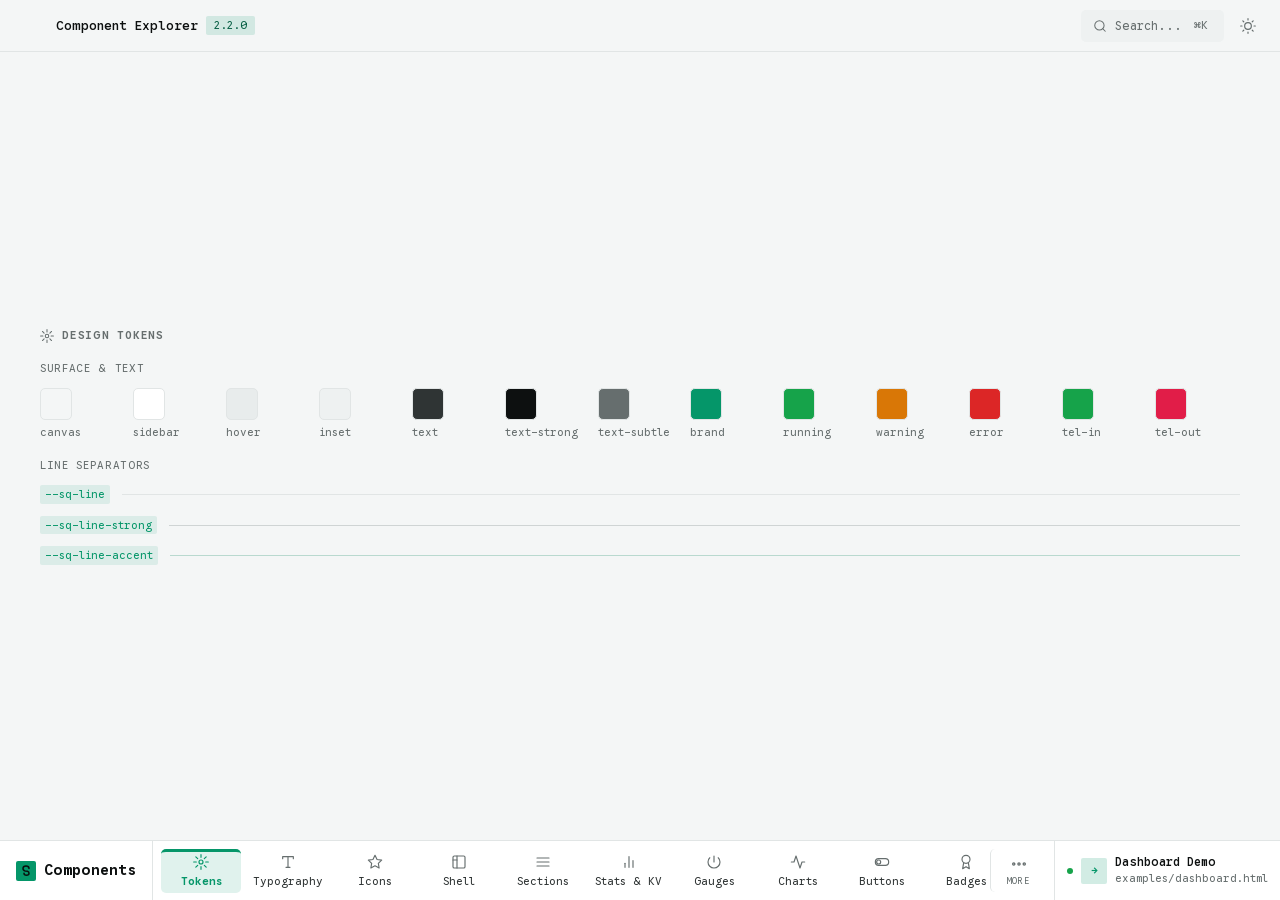
==== commit e3228ffe: "improvements" ====
--- a/examples/components.html
+++ b/examples/components.html
@@ -9,22 +9,22 @@
     /* ── Explorer-specific chrome ─────────────────────────────────── */
 
     /* User pill (reused from dashboard) */
-    .v2-user { display:flex; align-items:center; gap:var(--v2-space-2); min-width:0; text-decoration:none; }
+    .v2-user { display:flex; align-items:center; gap:var(--sq-space-2); min-width:0; text-decoration:none; }
     .v2-user__info { display:flex; flex-direction:column; min-width:0; }
-    .v2-user__name  { font-size:var(--v2-text-sm); color:var(--v2-text-strong); font-weight:var(--v2-fw-medium); line-height:1.3; white-space:nowrap; overflow:hidden; text-overflow:ellipsis; }
-    .v2-user__email { font-size:var(--v2-text-xs); color:var(--v2-text-subtle); white-space:nowrap; overflow:hidden; text-overflow:ellipsis; }
+    .v2-user__name  { font-size:var(--sq-text-sm); color:var(--sq-text-strong); font-weight:var(--sq-fw-medium); line-height:1.3; white-space:nowrap; overflow:hidden; text-overflow:ellipsis; }
+    .v2-user__email { font-size:var(--sq-text-xs); color:var(--sq-text-subtle); white-space:nowrap; overflow:hidden; text-overflow:ellipsis; }
 
     /* Component preview block */
     .cx-block {
       display: flex;
       flex-direction: column;
-      gap: var(--v2-space-3);
+      gap: var(--sq-space-3);
       min-width: 0;
       width: 100%;
     }
 
     /* Live preview area.
-       The stage must NOT use --v2-inset: buttons, inputs and segmented bars are
+       The stage must NOT use --sq-inset: buttons, inputs and segmented bars are
        inset-coloured, so on an inset stage every control lost its edge and the
        preview looked empty. Canvas + hairline keeps the components readable and
        matches the surface they actually sit on in an app. */
@@ -33,11 +33,11 @@
       align-items: center;
       justify-content: center;
       flex-wrap: wrap;
-      gap: var(--v2-space-3);
-      padding: var(--v2-space-5);
-      background: var(--v2-canvas);
-      border: var(--v2-line-h) solid var(--v2-line);
-      border-radius: var(--v2-radius-control);
+      gap: var(--sq-space-3);
+      padding: var(--sq-space-5);
+      background: var(--sq-canvas);
+      border: var(--sq-line-h) solid var(--sq-line);
+      border-radius: var(--sq-radius-control);
       min-width: 0;
     }
     .cx-preview > * { min-width: 0; max-width: 100%; }
@@ -46,63 +46,63 @@
     /* Code snippet */
     .cx-code {
       position: relative;
-      background: var(--v2-sidebar);
-      border-radius: var(--v2-radius-control);
+      background: var(--sq-sidebar);
+      border-radius: var(--sq-radius-control);
       overflow: hidden;
       min-width: 0;
     }
     .cx-code pre {
       margin: 0;
       /* right padding reserves room for the copy button — they used to overlap */
-      padding: var(--v2-space-4) calc(var(--v2-space-5) + 48px) var(--v2-space-4) var(--v2-space-5);
+      padding: var(--sq-space-4) calc(var(--sq-space-5) + 48px) var(--sq-space-4) var(--sq-space-5);
       overflow-x: auto;
-      font-family: var(--v2-font-mono);
-      font-size: var(--v2-text-xs);
+      font-family: var(--sq-font-mono);
+      font-size: var(--sq-text-xs);
       line-height: 1.65;
-      color: var(--v2-text);
+      color: var(--sq-text);
       tab-size: 2;
       scrollbar-width: thin;
-      scrollbar-color: var(--v2-line-strong) transparent;
+      scrollbar-color: var(--sq-line-strong) transparent;
     }
     .cx-code pre::-webkit-scrollbar { height: 4px; }
-    .cx-code pre::-webkit-scrollbar-thumb { background: var(--v2-line-strong); border-radius: 2px; }
+    .cx-code pre::-webkit-scrollbar-thumb { background: var(--sq-line-strong); border-radius: 2px; }
     .cx-copy-btn {
       position: absolute;
-      top: var(--v2-space-2);
-      right: var(--v2-space-2);
+      top: var(--sq-space-2);
+      right: var(--sq-space-2);
       z-index: 2;
-      font-size: var(--v2-text-xs);
-      color: var(--v2-text-subtle);
-      padding: 2px var(--v2-space-2);
-      border-radius: var(--v2-radius-micro);
-      background: var(--v2-hover);
-      transition: color var(--v2-dur-instant) var(--v2-ease), background var(--v2-dur-instant) var(--v2-ease);
+      font-size: var(--sq-text-xs);
+      color: var(--sq-text-subtle);
+      padding: 2px var(--sq-space-2);
+      border-radius: var(--sq-radius-micro);
+      background: var(--sq-hover);
+      transition: color var(--sq-dur-instant) var(--sq-ease), background var(--sq-dur-instant) var(--sq-ease);
     }
-    .cx-copy-btn:hover { color: var(--v2-text-strong); background: var(--v2-line-strong); }
-    .cx-copy-btn.copied { color: var(--v2-status-running); }
+    .cx-copy-btn:hover { color: var(--sq-text-strong); background: var(--sq-line-strong); }
+    .cx-copy-btn.copied { color: var(--sq-status-running); }
 
     /* Token chip */
-    .cx-token { font-family:var(--v2-font-mono); font-size:var(--v2-text-xs); color:var(--v2-brand); background:color-mix(in srgb, var(--v2-brand) 10%, transparent); padding:1px 5px; border-radius:var(--v2-radius-micro); }
+    .cx-token { font-family:var(--sq-font-mono); font-size:var(--sq-text-xs); color:var(--sq-brand); background:color-mix(in srgb, var(--sq-brand) 10%, transparent); padding:1px 5px; border-radius:var(--sq-radius-micro); }
 
     /* Color swatch — auto-fill grid keeps every swatch on a real column */
     .cx-swatch-grid {
       display: grid;
       grid-template-columns: repeat(auto-fill, minmax(84px, 1fr));
-      gap: var(--v2-space-3) var(--v2-space-2);
+      gap: var(--sq-space-3) var(--sq-space-2);
       min-width: 0;
     }
     .cx-swatch {
       display: flex;
       flex-direction: column;
-      gap: var(--v2-space-1);
+      gap: var(--sq-space-1);
       min-width: 0;
     }
     .cx-swatch__dot {
       width: 32px; height: 32px;
-      border-radius: var(--v2-radius-control);
-      border: 1px solid var(--v2-line);
+      border-radius: var(--sq-radius-control);
+      border: 1px solid var(--sq-line);
     }
-    .cx-swatch__name { font-size:var(--v2-text-xs); color:var(--v2-text-subtle); overflow:hidden; text-overflow:ellipsis; }
+    .cx-swatch__name { font-size:var(--sq-text-xs); color:var(--sq-text-subtle); overflow:hidden; text-overflow:ellipsis; }
 
     /* Type specimen.
        The value column is `minmax(0, max-content)` so spec strings such as
@@ -112,14 +112,14 @@
       display: grid;
       grid-template-columns: 88px minmax(0, max-content) minmax(0, 1fr);
       align-items: baseline;
-      gap: var(--v2-space-4);
-      padding: var(--v2-space-2) 0;
-      border-top: 1px solid var(--v2-line);
+      gap: var(--sq-space-4);
+      padding: var(--sq-space-2) 0;
+      border-top: 1px solid var(--sq-line);
       min-width: 0;
     }
     .cx-type-row:first-child { border-top:none; }
-    .cx-type-label { min-width: 0; font-size:var(--v2-text-xs); color:var(--v2-text-subtle); font-family:var(--v2-font-mono); }
-    .cx-type-val { min-width: 0; font-size:var(--v2-text-xs); color:var(--v2-text-subtle); font-family:var(--v2-font-mono); overflow-wrap: anywhere; }
+    .cx-type-label { min-width: 0; font-size:var(--sq-text-xs); color:var(--sq-text-subtle); font-family:var(--sq-font-mono); }
+    .cx-type-val { min-width: 0; font-size:var(--sq-text-xs); color:var(--sq-text-subtle); font-family:var(--sq-font-mono); overflow-wrap: anywhere; }
     .cx-type-row > :last-child { min-width: 0; overflow-wrap: anywhere; }
 
     /* Reduced width container for narrow previews — centred like the rest */
@@ -127,13 +127,13 @@
 
     /* ── Explorer breakpoints ─────────────────────────────────────── */
     @media (max-width: 720px) {
-      .cx-preview { padding: var(--v2-space-4); justify-content: flex-start; }
-      .cx-type-row { grid-template-columns: 76px minmax(0, 1fr); gap: var(--v2-space-1) var(--v2-space-3); }
+      .cx-preview { padding: var(--sq-space-4); justify-content: flex-start; }
+      .cx-type-row { grid-template-columns: 76px minmax(0, 1fr); gap: var(--sq-space-1) var(--sq-space-3); }
       .cx-type-row > :last-child { grid-column: 1 / -1; }
       .cx-type-val { text-align: right; }
     }
     @media (max-width: 420px) {
-      .cx-preview { padding: var(--v2-space-3); }
+      .cx-preview { padding: var(--sq-space-3); }
       .cx-swatch-grid { grid-template-columns: repeat(auto-fill, minmax(72px, 1fr)); }
     }
   </style>
@@ -250,7 +250,7 @@
 
   <!-- ── TOPBAR ──────────────────────────────────────────────────── -->
   <header class="v2-topbar" role="banner">
-    <button class="v2-sidebar-toggle" data-v2-sidebar-toggle
+    <button class="v2-sidebar-toggle" data-sq-sidebar-toggle
             aria-label="Toggle navigation" aria-expanded="true" aria-controls="sidebar">
       <svg class="v2-icon v2-icon--18 icon-menu" viewBox="0 0 24 24" aria-hidden="true"><line x1="3" y1="6" x2="21" y2="6"/><line x1="3" y1="12" x2="21" y2="12"/><line x1="3" y1="18" x2="21" y2="18"/></svg>
       <svg class="v2-icon v2-icon--18 icon-close" viewBox="0 0 24 24" aria-hidden="true" style="display:none"><line x1="18" y1="6" x2="6" y2="18"/><line x1="6" y1="6" x2="18" y2="18"/></svg>
@@ -262,8 +262,8 @@
     </div>
 
     <div class="v2-topbar__right">
-      <button class="v2-search" data-v2-search-trigger aria-label="Search components"><svg class="v2-icon v2-icon--14" viewBox="0 0 24 24" aria-hidden="true"><circle cx="11" cy="11" r="8"/><line x1="21" y1="21" x2="16.65" y2="16.65"/></svg><span class="v2-search__text">Search...</span><kbd class="v2-kbd">⌘K</kbd></button>
-      <button class="v2-iconbtn v2-theme-toggle" data-v2-toggle-theme aria-label="Toggle theme">
+      <button class="v2-search" data-sq-search-trigger aria-label="Search components"><svg class="v2-icon v2-icon--14" viewBox="0 0 24 24" aria-hidden="true"><circle cx="11" cy="11" r="8"/><line x1="21" y1="21" x2="16.65" y2="16.65"/></svg><span class="v2-search__text">Search...</span><kbd class="v2-kbd">⌘K</kbd></button>
+      <button class="v2-iconbtn v2-theme-toggle" data-sq-toggle-theme aria-label="Toggle theme">
         <svg class="v2-icon v2-icon--16 v2-icon--moon" viewBox="0 0 24 24" aria-hidden="true"><path d="M21 12.79A9 9 0 1 1 11.21 3 7 7 0 0 0 21 12.79z"/></svg>
         <svg class="v2-icon v2-icon--16 v2-icon--sun" viewBox="0 0 24 24" aria-hidden="true"><circle cx="12" cy="12" r="5"/><line x1="12" y1="1" x2="12" y2="3"/><line x1="12" y1="21" x2="12" y2="23"/><line x1="4.22" y1="4.22" x2="5.64" y2="5.64"/><line x1="18.36" y1="18.36" x2="19.78" y2="19.78"/><line x1="1" y1="12" x2="3" y2="12"/><line x1="21" y1="12" x2="23" y2="12"/><line x1="4.22" y1="19.78" x2="5.64" y2="18.36"/><line x1="18.36" y1="5.64" x2="19.78" y2="4.22"/></svg>
       </button>
@@ -287,29 +287,29 @@
         <div class="cx-block">
           <span class="v2-t-xs v2-mute" style="text-transform:uppercase;letter-spacing:.06em;">Surface & Text</span>
           <div class="cx-swatch-grid">
-            <div class="cx-swatch"><div class="cx-swatch__dot" style="background:var(--v2-canvas)"></div><span class="cx-swatch__name">canvas</span></div>
-            <div class="cx-swatch"><div class="cx-swatch__dot" style="background:var(--v2-sidebar)"></div><span class="cx-swatch__name">sidebar</span></div>
-            <div class="cx-swatch"><div class="cx-swatch__dot" style="background:var(--v2-hover)"></div><span class="cx-swatch__name">hover</span></div>
-            <div class="cx-swatch"><div class="cx-swatch__dot" style="background:var(--v2-inset)"></div><span class="cx-swatch__name">inset</span></div>
-            <div class="cx-swatch"><div class="cx-swatch__dot" style="background:var(--v2-text)"></div><span class="cx-swatch__name">text</span></div>
-            <div class="cx-swatch"><div class="cx-swatch__dot" style="background:var(--v2-text-strong)"></div><span class="cx-swatch__name">text-strong</span></div>
-            <div class="cx-swatch"><div class="cx-swatch__dot" style="background:var(--v2-text-subtle)"></div><span class="cx-swatch__name">text-subtle</span></div>
-            <div class="cx-swatch"><div class="cx-swatch__dot" style="background:var(--v2-brand)"></div><span class="cx-swatch__name">brand</span></div>
-            <div class="cx-swatch"><div class="cx-swatch__dot" style="background:var(--v2-status-running)"></div><span class="cx-swatch__name">running</span></div>
-            <div class="cx-swatch"><div class="cx-swatch__dot" style="background:var(--v2-status-warning)"></div><span class="cx-swatch__name">warning</span></div>
-            <div class="cx-swatch"><div class="cx-swatch__dot" style="background:var(--v2-status-error)"></div><span class="cx-swatch__name">error</span></div>
-            <div class="cx-swatch"><div class="cx-swatch__dot" style="background:var(--v2-tel-in)"></div><span class="cx-swatch__name">tel-in</span></div>
-            <div class="cx-swatch"><div class="cx-swatch__dot" style="background:var(--v2-tel-out)"></div><span class="cx-swatch__name">tel-out</span></div>
+            <div class="cx-swatch"><div class="cx-swatch__dot" style="background:var(--sq-canvas)"></div><span class="cx-swatch__name">canvas</span></div>
+            <div class="cx-swatch"><div class="cx-swatch__dot" style="background:var(--sq-sidebar)"></div><span class="cx-swatch__name">sidebar</span></div>
+            <div class="cx-swatch"><div class="cx-swatch__dot" style="background:var(--sq-hover)"></div><span class="cx-swatch__name">hover</span></div>
+            <div class="cx-swatch"><div class="cx-swatch__dot" style="background:var(--sq-inset)"></div><span class="cx-swatch__name">inset</span></div>
+            <div class="cx-swatch"><div class="cx-swatch__dot" style="background:var(--sq-text)"></div><span class="cx-swatch__name">text</span></div>
+            <div class="cx-swatch"><div class="cx-swatch__dot" style="background:var(--sq-text-strong)"></div><span class="cx-swatch__name">text-strong</span></div>
+            <div class="cx-swatch"><div class="cx-swatch__dot" style="background:var(--sq-text-subtle)"></div><span class="cx-swatch__name">text-subtle</span></div>
+            <div class="cx-swatch"><div class="cx-swatch__dot" style="background:var(--sq-brand)"></div><span class="cx-swatch__name">brand</span></div>
+            <div class="cx-swatch"><div class="cx-swatch__dot" style="background:var(--sq-status-running)"></div><span class="cx-swatch__name">running</span></div>
+            <div class="cx-swatch"><div class="cx-swatch__dot" style="background:var(--sq-status-warning)"></div><span class="cx-swatch__name">warning</span></div>
+            <div class="cx-swatch"><div class="cx-swatch__dot" style="background:var(--sq-status-error)"></div><span class="cx-swatch__name">error</span></div>
+            <div class="cx-swatch"><div class="cx-swatch__dot" style="background:var(--sq-tel-in)"></div><span class="cx-swatch__name">tel-in</span></div>
+            <div class="cx-swatch"><div class="cx-swatch__dot" style="background:var(--sq-tel-out)"></div><span class="cx-swatch__name">tel-out</span></div>
           </div>
         </div>
 
         <!-- Separators -->
         <div class="cx-block">
           <span class="v2-t-xs v2-mute" style="text-transform:uppercase;letter-spacing:.06em;">Line Separators</span>
-          <div style="display:flex;flex-direction:column;gap:var(--v2-space-3);">
-            <div style="display:flex;align-items:center;gap:var(--v2-space-3);"><span class="cx-token">--v2-line</span><div style="flex:1;height:1px;background:var(--v2-line)"></div></div>
-            <div style="display:flex;align-items:center;gap:var(--v2-space-3);"><span class="cx-token">--v2-line-strong</span><div style="flex:1;height:1px;background:var(--v2-line-strong)"></div></div>
-            <div style="display:flex;align-items:center;gap:var(--v2-space-3);"><span class="cx-token">--v2-line-accent</span><div style="flex:1;height:1px;background:var(--v2-line-accent)"></div></div>
+          <div style="display:flex;flex-direction:column;gap:var(--sq-space-3);">
+            <div style="display:flex;align-items:center;gap:var(--sq-space-3);"><span class="cx-token">--sq-line</span><div style="flex:1;height:1px;background:var(--sq-line)"></div></div>
+            <div style="display:flex;align-items:center;gap:var(--sq-space-3);"><span class="cx-token">--sq-line-strong</span><div style="flex:1;height:1px;background:var(--sq-line-strong)"></div></div>
+            <div style="display:flex;align-items:center;gap:var(--sq-space-3);"><span class="cx-token">--sq-line-accent</span><div style="flex:1;height:1px;background:var(--sq-line-accent)"></div></div>
           </div>
         </div>
       </div>
@@ -324,13 +324,13 @@
           <span class="v2-section__meta">Google Sans Code · self-hosted</span>
         </div>
         <div>
-          <div class="cx-type-row"><span class="cx-type-label">text-3xl</span><span class="cx-type-val">clamp(26,3.2vw,34)</span><span style="font-size:var(--v2-text-3xl);font-weight:var(--v2-fw-semibold);color:var(--v2-text-strong);line-height:1.2;">Dashboard</span></div>
-          <div class="cx-type-row"><span class="cx-type-label">text-2xl</span><span class="cx-type-val">clamp(22,2.4vw,28)</span><span style="font-size:var(--v2-text-2xl);font-weight:var(--v2-fw-medium);color:var(--v2-text-strong);line-height:1.2;">99.97%</span></div>
-          <div class="cx-type-row"><span class="cx-type-label">text-xl</span><span class="cx-type-val">18px</span><span style="font-size:var(--v2-text-xl);color:var(--v2-text-strong);">Section value</span></div>
-          <div class="cx-type-row"><span class="cx-type-label">text-lg</span><span class="cx-type-val">15px</span><span style="font-size:var(--v2-text-lg);color:var(--v2-text-strong);">Sidebar brand name</span></div>
-          <div class="cx-type-row"><span class="cx-type-label">text-md</span><span class="cx-type-val">13px</span><span style="font-size:var(--v2-text-md);color:var(--v2-text);">Body · nav · KV rows</span></div>
-          <div class="cx-type-row"><span class="cx-type-label">text-sm</span><span class="cx-type-val">12px</span><span style="font-size:var(--v2-text-sm);color:var(--v2-text-subtle);">Button labels · breadcrumb</span></div>
-          <div class="cx-type-row"><span class="cx-type-label">text-xs</span><span class="cx-type-val">11px</span><span style="font-size:var(--v2-text-xs);color:var(--v2-text-subtle);text-transform:uppercase;letter-spacing:.06em;">SECTION TITLE · BADGE</span></div>
+          <div class="cx-type-row"><span class="cx-type-label">text-3xl</span><span class="cx-type-val">clamp(26,3.2vw,34)</span><span style="font-size:var(--sq-text-3xl);font-weight:var(--sq-fw-semibold);color:var(--sq-text-strong);line-height:1.2;">Dashboard</span></div>
+          <div class="cx-type-row"><span class="cx-type-label">text-2xl</span><span class="cx-type-val">clamp(22,2.4vw,28)</span><span style="font-size:var(--sq-text-2xl);font-weight:var(--sq-fw-medium);color:var(--sq-text-strong);line-height:1.2;">99.97%</span></div>
+          <div class="cx-type-row"><span class="cx-type-label">text-xl</span><span class="cx-type-val">18px</span><span style="font-size:var(--sq-text-xl);color:var(--sq-text-strong);">Section value</span></div>
+          <div class="cx-type-row"><span class="cx-type-label">text-lg</span><span class="cx-type-val">15px</span><span style="font-size:var(--sq-text-lg);color:var(--sq-text-strong);">Sidebar brand name</span></div>
+          <div class="cx-type-row"><span class="cx-type-label">text-md</span><span class="cx-type-val">13px</span><span style="font-size:var(--sq-text-md);color:var(--sq-text);">Body · nav · KV rows</span></div>
+          <div class="cx-type-row"><span class="cx-type-label">text-sm</span><span class="cx-type-val">12px</span><span style="font-size:var(--sq-text-sm);color:var(--sq-text-subtle);">Button labels · breadcrumb</span></div>
+          <div class="cx-type-row"><span class="cx-type-label">text-xs</span><span class="cx-type-val">11px</span><span style="font-size:var(--sq-text-xs);color:var(--sq-text-subtle);text-transform:uppercase;letter-spacing:.06em;">SECTION TITLE · BADGE</span></div>
         </div>
       </div>
 
@@ -380,7 +380,7 @@
 
   &lt;header class="v2-topbar"&gt;
     &lt;button class="v2-sidebar-toggle"
-            data-v2-sidebar-toggle
+            data-sq-sidebar-toggle
             aria-label="Toggle navigation"&gt;
       &lt;svg class="v2-icon v2-icon--18 icon-menu"&gt;...&lt;/svg&gt;
     &lt;/button&gt;
@@ -497,27 +497,27 @@
           <span class="v2-section__meta">auto-colored by JS · reduced-motion safe</span>
         </div>
         <div class="cx-block">
-          <div class="cx-preview cx-preview--col cx-narrow" style="gap:var(--v2-space-4);">
-            <div class="v2-gauge" data-v2-gauge="34" role="progressbar" aria-label="CPU" aria-valuenow="34" aria-valuemin="0" aria-valuemax="100">
+          <div class="cx-preview cx-preview--col cx-narrow" style="gap:var(--sq-space-4);">
+            <div class="v2-gauge" data-sq-gauge="34" role="progressbar" aria-label="CPU" aria-valuenow="34" aria-valuemin="0" aria-valuemax="100">
               <div class="v2-gauge__head"><span class="v2-gauge__label">CPU — 34% (green &lt;75)</span><span class="v2-gauge__value">34<span class="v2-gauge__max"> / 100%</span></span></div>
               <div class="v2-gauge__track"><div class="v2-gauge__fill"></div></div>
             </div>
-            <div class="v2-gauge" data-v2-gauge="78" role="progressbar" aria-label="Memory" aria-valuenow="78" aria-valuemin="0" aria-valuemax="100">
+            <div class="v2-gauge" data-sq-gauge="78" role="progressbar" aria-label="Memory" aria-valuenow="78" aria-valuemin="0" aria-valuemax="100">
               <div class="v2-gauge__head"><span class="v2-gauge__label">Memory — 78% (amber 75-89)</span><span class="v2-gauge__value">78<span class="v2-gauge__max"> / 100%</span></span></div>
               <div class="v2-gauge__track"><div class="v2-gauge__fill"></div></div>
             </div>
-            <div class="v2-gauge" data-v2-gauge="93" role="progressbar" aria-label="Disk" aria-valuenow="93" aria-valuemin="0" aria-valuemax="100">
+            <div class="v2-gauge" data-sq-gauge="93" role="progressbar" aria-label="Disk" aria-valuenow="93" aria-valuemin="0" aria-valuemax="100">
               <div class="v2-gauge__head"><span class="v2-gauge__label">Disk — 93% (red ≥90)</span><span class="v2-gauge__value">93<span class="v2-gauge__max"> / 100%</span></span></div>
               <div class="v2-gauge__track"><div class="v2-gauge__fill"></div></div>
             </div>
-            <div class="v2-gauge" data-v2-gauge="22" role="progressbar" aria-label="Bandwidth" aria-valuenow="22" aria-valuemin="0" aria-valuemax="100">
+            <div class="v2-gauge" data-sq-gauge="22" role="progressbar" aria-label="Bandwidth" aria-valuenow="22" aria-valuemin="0" aria-valuemax="100">
               <div class="v2-gauge__head"><span class="v2-gauge__label">Bandwidth — brand override</span><span class="v2-gauge__value">22<span class="v2-gauge__max"> / 4 TB</span></span></div>
               <div class="v2-gauge__track"><div class="v2-gauge__fill v2-gauge__fill--brand"></div></div>
             </div>
           </div>
           <div class="cx-code">
             <button class="cx-copy-btn" aria-label="Copy gauge HTML">copy</button>
-            <pre>&lt;div class="v2-gauge" data-v2-gauge="72"
+            <pre>&lt;div class="v2-gauge" data-sq-gauge="72"
      role="progressbar" aria-label="CPU"
      aria-valuenow="72" aria-valuemin="0" aria-valuemax="100"&gt;
   &lt;div class="v2-gauge__head"&gt;
@@ -560,7 +560,7 @@
           <div class="cx-block">
             <span class="v2-t-xs v2-mute">Bar chart — dual series (in/out)</span>
             <div class="cx-preview cx-preview--col">
-              <div class="v2-bars" id="bars-demo" role="img" aria-label="Network I/O" style="--v2-bars-cols:16;"></div>
+              <div class="v2-bars" id="bars-demo" role="img" aria-label="Network I/O" style="--sq-bars-cols:16;"></div>
               <div style="display:flex;justify-content:space-between;"><span class="v2-t-xs v2-mute">16 min ago</span><span class="v2-t-xs v2-mute">now</span></div>
               <div class="v2-legend">
                 <span class="v2-legend__item"><span class="v2-legend__sw v2-legend__sw--in"></span>In</span>
@@ -570,7 +570,7 @@
           </div>
         </div>
 
-        <div class="cx-block" style="margin-top:var(--v2-space-4);">
+        <div class="cx-block" style="margin-top:var(--sq-space-4);">
           <span class="v2-t-xs v2-mute">Line / area chart — axes, gridlines, hover tooltip</span>
           <div class="v2-chart">
             <div class="v2-chart__head">
@@ -581,7 +581,7 @@
               <svg class="v2-chart__svg" id="chart-line" viewBox="0 0 640 168" role="img"
                    aria-label="Request rate and error rate over the last 12 intervals"></svg>
             </div>
-            <div class="v2-chart__legend" data-v2-chart-legend></div>
+            <div class="v2-chart__legend" data-sq-chart-legend></div>
           </div>
         </div>
 
@@ -596,8 +596,8 @@
               <div class="v2-chart__cols" id="chart-stacked" role="img"
                    aria-label="Stacked traffic by request class"></div>
             </div>
-            <div class="v2-chart__xlabels" data-v2-chart-labels></div>
-            <div class="v2-chart__legend" data-v2-chart-legend></div>
+            <div class="v2-chart__xlabels" data-sq-chart-labels></div>
+            <div class="v2-chart__legend" data-sq-chart-legend></div>
           </div>
         </div>
       </div>
@@ -721,7 +721,7 @@
           </div>
           <span class="v2-t-xs v2-mute">Search trigger (topbar variant)</span>
           <div class="cx-preview">
-            <button class="v2-search" data-v2-search-trigger aria-label="Search or run a command">
+            <button class="v2-search" data-sq-search-trigger aria-label="Search or run a command">
               <svg class="v2-icon v2-icon--14" viewBox="0 0 24 24" aria-hidden="true"><circle cx="11" cy="11" r="8"/><line x1="21" y1="21" x2="16.65" y2="16.65"/></svg>
               <span class="v2-search__text">Search…</span>
               <kbd class="v2-kbd">⌘K</kbd>
@@ -884,7 +884,7 @@
         <div class="cx-block">
           <span class="v2-t-xs v2-mute">Tabs — roving tabindex, arrow-key navigation</span>
           <div class="cx-preview cx-preview--col">
-            <div class="v2-tabs" data-v2-tabs role="tablist" aria-label="Settings tabs" style="width:100%;">
+            <div class="v2-tabs" data-sq-tabs role="tablist" aria-label="Settings tabs" style="width:100%;">
               <div class="v2-tabs__list">
                 <button class="v2-tabs__tab" role="tab" aria-selected="true" aria-controls="cx-panel-general" id="cx-tab-general">General</button>
                 <button class="v2-tabs__tab" role="tab" aria-selected="false" aria-controls="cx-panel-security" id="cx-tab-security">Security</button>
@@ -927,7 +927,7 @@
               <details class="v2-accordion__item">
                 <summary class="v2-accordion__trigger">Can I customize the theme?</summary>
                 <div class="v2-accordion__content">
-                  Yes. Override the <code>--v2-*</code> custom properties in your own stylesheet — see the theme guide in DESIGN.md.
+                  Yes. Override the <code>--sq-*</code> custom properties in your own stylesheet — see the theme guide in DESIGN.md.
                 </div>
               </details>
             </div>
@@ -937,9 +937,9 @@
         <!-- Menu + popover -->
         <div class="cx-block">
           <span class="v2-t-xs v2-mute">Menu dropdown &amp; popover — keyboard navigable, Escape to close</span>
-          <div class="cx-preview" style="gap:var(--v2-space-4);">
+          <div class="cx-preview" style="gap:var(--sq-space-4);">
             <div style="position:relative;">
-              <button class="v2-btn" data-v2-menu-trigger="cx-menu" aria-haspopup="menu" aria-expanded="false">
+              <button class="v2-btn" data-sq-menu-trigger="cx-menu" aria-haspopup="menu" aria-expanded="false">
                 <svg class="v2-icon v2-icon--16" viewBox="0 0 24 24" aria-hidden="true">
                   <circle cx="12" cy="12" r="1"/><circle cx="12" cy="5" r="1"/><circle cx="12" cy="19" r="1"/>
                 </svg>
@@ -954,7 +954,7 @@
             </div>
 
             <div style="position:relative;">
-              <button class="v2-btn" data-v2-popover-trigger="cx-popover" aria-haspopup="dialog">
+              <button class="v2-btn" data-sq-popover-trigger="cx-popover" aria-haspopup="dialog">
                 <svg class="v2-icon v2-icon--16" viewBox="0 0 24 24" aria-hidden="true">
                   <circle cx="12" cy="12" r="10"/><line x1="12" y1="16" x2="12" y2="12"/><line x1="12" y1="8" x2="12.01" y2="8"/>
                 </svg>
@@ -966,7 +966,7 @@
             </div>
 
             <div style="position:relative;">
-              <button class="v2-btn" data-v2-popover-trigger="cx-popover-rich" aria-haspopup="dialog">Instance info</button>
+              <button class="v2-btn" data-sq-popover-trigger="cx-popover-rich" aria-haspopup="dialog">Instance info</button>
               <div class="v2-popover v2-popover--rich" id="cx-popover-rich" role="dialog" hidden>
                 <div class="v2-popover__title">VPS Instance</div>
                 <p>4 vCPU, 8 GB RAM, 160 GB SSD<br>Region: US East<br>Status: Running</p>
@@ -978,14 +978,14 @@
         <!-- Dialog + toast triggers -->
         <div class="cx-block">
           <span class="v2-t-xs v2-mute">Dialog &amp; toast — native &lt;dialog&gt; focus trap</span>
-          <div class="cx-preview" style="gap:var(--v2-space-2);">
-            <button class="v2-btn" data-v2-dialog-open="cx-dialog">Open dialog</button>
-            <button class="v2-btn v2-btn--danger" data-v2-dialog-open="cx-confirm-dialog">Confirm action</button>
-            <button class="v2-btn" data-v2-toast="Default notification">Default toast</button>
-            <button class="v2-btn v2-btn--info" data-v2-toast="Sync scheduled for 02:00 UTC" data-v2-toast-kind="info">Info toast</button>
-            <button class="v2-btn v2-btn--warn" data-v2-toast="Memory usage above 85%" data-v2-toast-kind="warn">Warning toast</button>
-            <button class="v2-btn v2-btn--primary" data-v2-toast="Deployment completed" data-v2-toast-kind="ok">Success toast</button>
-            <button class="v2-btn v2-btn--danger" data-v2-toast="Connection failed" data-v2-toast-kind="err">Error toast</button>
+          <div class="cx-preview" style="gap:var(--sq-space-2);">
+            <button class="v2-btn" data-sq-dialog-open="cx-dialog">Open dialog</button>
+            <button class="v2-btn v2-btn--danger" data-sq-dialog-open="cx-confirm-dialog">Confirm action</button>
+            <button class="v2-btn" data-sq-toast="Default notification">Default toast</button>
+            <button class="v2-btn v2-btn--info" data-sq-toast="Sync scheduled for 02:00 UTC" data-sq-toast-kind="info">Info toast</button>
+            <button class="v2-btn v2-btn--warn" data-sq-toast="Memory usage above 85%" data-sq-toast-kind="warn">Warning toast</button>
+            <button class="v2-btn v2-btn--primary" data-sq-toast="Deployment completed" data-sq-toast-kind="ok">Success toast</button>
+            <button class="v2-btn v2-btn--danger" data-sq-toast="Connection failed" data-sq-toast-kind="err">Error toast</button>
           </div>
         </div>
       </div>
@@ -1003,20 +1003,20 @@
         <div class="cx-block">
           <span class="v2-t-xs v2-mute">Instance inventory — click a column header to sort, shift-click to select a range</span>
 
-          <div class="v2-table-toolbar" data-v2-table-toolbar>
+          <div class="v2-table-toolbar" data-sq-table-toolbar>
             <div class="v2-table-toolbar__start">
               <span class="v2-table-toolbar__title">
                 <svg class="v2-icon v2-icon--14 v2-icon--mute" viewBox="0 0 24 24" aria-hidden="true"><rect x="2" y="3" width="20" height="14" rx="2"/><line x1="8" y1="21" x2="16" y2="21"/><line x1="12" y1="17" x2="12" y2="21"/></svg>
                 Instances
               </span>
-              <span class="v2-table-toolbar__meta" data-v2-table-count>12 rows</span>
+              <span class="v2-table-toolbar__meta" data-sq-table-count>12 rows</span>
             </div>
             <div class="v2-table-toolbar__end">
               <label class="v2-table-toolbar__filter">
                 <svg class="v2-icon v2-icon--14" viewBox="0 0 24 24" aria-hidden="true"><circle cx="11" cy="11" r="8"/><line x1="21" y1="21" x2="16.65" y2="16.65"/></svg>
-                <input type="search" data-v2-table-filter placeholder="Filter rows..." aria-label="Filter table rows" />
+                <input type="search" data-sq-table-filter placeholder="Filter rows..." aria-label="Filter table rows" />
               </label>
-              <button class="v2-btn v2-btn--ghost" data-v2-toast="Inventory refreshed" aria-label="Refresh inventory">
+              <button class="v2-btn v2-btn--ghost" data-sq-toast="Inventory refreshed" aria-label="Refresh inventory">
                 <svg class="v2-icon v2-icon--14" viewBox="0 0 24 24" aria-hidden="true"><polyline points="23 4 23 10 17 10"/><path d="M20.49 15a9 9 0 1 1-2.12-9.36L23 10"/></svg>
                 Refresh
               </button>
@@ -1024,39 +1024,39 @@
           </div>
 
           <div class="v2-table-wrap" style="max-height:320px;overflow-y:auto;">
-            <table class="v2-table v2-table--sticky v2-table--compact" data-v2-table data-v2-page-size="6">
+            <table class="v2-table v2-table--sticky v2-table--compact" data-sq-table data-sq-page-size="6">
               <thead>
                 <tr>
                   <th class="v2-table__check" scope="col">
-                    <input type="checkbox" class="v2-checkbox" data-v2-select-all aria-label="Select all rows" />
+                    <input type="checkbox" class="v2-checkbox" data-sq-select-all aria-label="Select all rows" />
                   </th>
                   <th scope="col">
-                    <button class="v2-table__sort" data-v2-sort="text">
+                    <button class="v2-table__sort" data-sq-sort="text">
                       Instance
                       <svg class="v2-icon v2-icon--12" viewBox="0 0 24 24" aria-hidden="true"><polyline points="18 15 12 9 6 15"/></svg>
                     </button>
                   </th>
                   <th scope="col">
-                    <button class="v2-table__sort" data-v2-sort="text">
+                    <button class="v2-table__sort" data-sq-sort="text">
                       Region
                       <svg class="v2-icon v2-icon--12" viewBox="0 0 24 24" aria-hidden="true"><polyline points="18 15 12 9 6 15"/></svg>
                     </button>
                   </th>
                   <th scope="col">Status</th>
                   <th class="v2-table__num" scope="col">
-                    <button class="v2-table__sort" data-v2-sort="number">
+                    <button class="v2-table__sort" data-sq-sort="number">
                       CPU %
                       <svg class="v2-icon v2-icon--12" viewBox="0 0 24 24" aria-hidden="true"><polyline points="18 15 12 9 6 15"/></svg>
                     </button>
                   </th>
                   <th class="v2-table__num" scope="col">
-                    <button class="v2-table__sort" data-v2-sort="number">
+                    <button class="v2-table__sort" data-sq-sort="number">
                       Memory %
                       <svg class="v2-icon v2-icon--12" viewBox="0 0 24 24" aria-hidden="true"><polyline points="18 15 12 9 6 15"/></svg>
                     </button>
                   </th>
                   <th class="v2-table__num" scope="col">
-                    <button class="v2-table__sort" data-v2-sort="number">
+                    <button class="v2-table__sort" data-sq-sort="number">
                       Uptime
                       <svg class="v2-icon v2-icon--12" viewBox="0 0 24 24" aria-hidden="true"><polyline points="18 15 12 9 6 15"/></svg>
                     </button>
@@ -1068,7 +1068,7 @@
             </table>
           </div>
 
-          <nav class="v2-pagination" data-v2-table-pagination aria-label="Instance table pagination"></nav>
+          <nav class="v2-pagination" data-sq-table-pagination aria-label="Instance table pagination"></nav>
         </div>
       </div>
 
@@ -1085,7 +1085,7 @@
         <div class="cx-block">
           <span class="v2-t-xs v2-mute">Resource hierarchy — ArrowRight expands, ArrowLeft collapses, ArrowUp/Down move</span>
           <div class="cx-preview cx-preview--col">
-            <div class="v2-tree" data-v2-tree style="width:100%;">
+            <div class="v2-tree" data-sq-tree style="width:100%;">
 
               <div class="v2-tree__item">
                 <div class="v2-tree__row">
@@ -1189,9 +1189,9 @@
         </div>
 
         <div class="cx-block">
-          <span class="v2-t-xs v2-mute">Deployment pipeline — driven by <span class="cx-token">data-v2-step</span></span>
+          <span class="v2-t-xs v2-mute">Deployment pipeline — driven by <span class="cx-token">data-sq-step</span></span>
           <div class="cx-preview cx-preview--col" style="align-items:flex-start;">
-            <div class="v2-stepper" id="cx-stepper" data-v2-stepper data-v2-step="2" style="width:100%;max-width:520px;">
+            <div class="v2-stepper" id="cx-stepper" data-sq-stepper data-sq-step="2" style="width:100%;max-width:520px;">
               <div class="v2-stepper__item">
                 <span class="v2-stepper__marker" aria-hidden="true">
                   <svg class="v2-icon v2-icon--12" viewBox="0 0 24 24" aria-hidden="true"><polyline points="20 6 9 17 4 12"/></svg>
@@ -1233,9 +1233,9 @@
               </div>
             </div>
 
-            <div style="display:flex;gap:var(--v2-space-2);flex-wrap:wrap;">
-              <button class="v2-btn v2-btn--ghost" data-v2-step-action="-1">Previous step</button>
-              <button class="v2-btn v2-btn--primary" data-v2-step-action="1">Next step</button>
+            <div style="display:flex;gap:var(--sq-space-2);flex-wrap:wrap;">
+              <button class="v2-btn v2-btn--ghost" data-sq-step-action="-1">Previous step</button>
+              <button class="v2-btn v2-btn--primary" data-sq-step-action="1">Next step</button>
             </div>
           </div>
         </div>
@@ -1253,14 +1253,14 @@
 
         <div class="cx-block">
           <span class="v2-t-xs v2-mute">Shell snippet — the gutter is generated at runtime, copy uses the clipboard API</span>
-          <div class="v2-code" data-v2-code data-v2-line-numbers>
+          <div class="v2-code" data-sq-code data-sq-line-numbers>
             <div class="v2-code__head">
               <span class="v2-code__title">
                 <svg class="v2-icon v2-icon--12" viewBox="0 0 24 24" aria-hidden="true"><polyline points="4 17 10 11 4 5"/><line x1="12" y1="19" x2="20" y2="19"/></svg>
                 install.sh
               </span>
               <div class="v2-code__actions">
-                <button class="v2-code__copy" data-v2-code-copy="Copied" aria-label="Copy code">
+                <button class="v2-code__copy" data-sq-code-copy="Copied" aria-label="Copy code">
                   <svg class="v2-icon v2-icon--12" viewBox="0 0 24 24" aria-hidden="true"><rect x="9" y="9" width="13" height="13" rx="2"/><path d="M5 15H4a2 2 0 0 1-2-2V4a2 2 0 0 1 2-2h9a2 2 0 0 1 2 2v1"/></svg>
                   Copy
                 </button>
@@ -1279,7 +1279,7 @@
 
         <div class="cx-block">
           <span class="v2-t-xs v2-mute">Without a header bar — <span class="cx-token">v2-code--plain</span></span>
-          <div class="v2-code v2-code--plain" data-v2-code data-v2-line-numbers>
+          <div class="v2-code v2-code--plain" data-sq-code data-sq-line-numbers>
             <div class="v2-code__body">
               <pre class="v2-code__pre"><code>const chart = document.getElementById('chart-line');
 SynteqUI.renderLineChart(chart, [
@@ -1303,7 +1303,7 @@
         <!-- Alert -->
         <div class="cx-block">
           <span class="v2-t-xs v2-mute">Alert / Banner — 4 kinds</span>
-          <div class="cx-preview cx-preview--col" style="gap:var(--v2-space-3);">
+          <div class="cx-preview cx-preview--col" style="gap:var(--sq-space-3);">
             <div class="v2-alert v2-alert--info" role="alert">
               <svg class="v2-icon v2-icon--16 v2-alert__icon" viewBox="0 0 24 24" aria-hidden="true">
                 <circle cx="12" cy="12" r="10"/><line x1="12" y1="16" x2="12" y2="12"/><line x1="12" y1="8" x2="12.01" y2="8"/>
@@ -1355,7 +1355,7 @@
         <!-- Progress Bar -->
         <div class="cx-block">
           <span class="v2-t-xs v2-mute">Progress Bar — determinate &amp; indeterminate</span>
-          <div class="cx-preview cx-preview--col cx-narrow" style="gap:var(--v2-space-4);">
+          <div class="cx-preview cx-preview--col cx-narrow" style="gap:var(--sq-space-4);">
             <div class="v2-progress" role="progressbar" aria-valuenow="35" aria-valuemin="0" aria-valuemax="100">
               <div class="v2-progress__head">
                 <span class="v2-progress__label">Upload progress</span>
@@ -1426,7 +1426,7 @@
         <!-- Spinner -->
         <div class="cx-block">
           <span class="v2-t-xs v2-mute">Spinner — 3 sizes</span>
-          <div class="cx-preview" style="gap:var(--v2-space-4);">
+          <div class="cx-preview" style="gap:var(--sq-space-4);">
             <span class="v2-spinner v2-spinner--sm" role="status" aria-label="Loading"></span>
             <span class="v2-spinner" role="status" aria-label="Loading"></span>
             <span class="v2-spinner v2-spinner--lg" role="status" aria-label="Loading"></span>
@@ -1456,7 +1456,7 @@
         <!-- Tag / Chip -->
         <div class="cx-block">
           <span class="v2-t-xs v2-mute">Tag / Chip — dismissible badges</span>
-          <div class="cx-preview" style="gap:var(--v2-space-2);flex-wrap:wrap;">
+          <div class="cx-preview" style="gap:var(--sq-space-2);flex-wrap:wrap;">
             <span class="v2-tag">Default</span>
             <span class="v2-tag v2-tag--brand">Featured</span>
             <span class="v2-tag v2-tag--info">Preview</span>
@@ -1501,30 +1501,30 @@
           <span class="v2-t-xs v2-mute">Fade-up mount — click to replay (SynteqUI.replayAnimation)</span>
           <div class="cx-preview">
             <button class="v2-btn" id="replay-btn">Replay animation</button>
-            <div id="anim-target" class="v2-fade-up" style="padding:var(--v2-space-3) var(--v2-space-4);background:var(--v2-inset);border-radius:var(--v2-radius-control);">
+            <div id="anim-target" class="v2-fade-up" style="padding:var(--sq-space-3) var(--sq-space-4);background:var(--sq-inset);border-radius:var(--sq-radius-control);">
               <span class="v2-t-sm">Faded up ↑</span>
             </div>
           </div>
           <span class="v2-t-xs v2-mute">Skeleton shimmer</span>
-          <div class="cx-preview cx-preview--col cx-narrow" style="gap:var(--v2-space-2);">
-            <span class="v2-skeleton" style="height:14px;border-radius:var(--v2-radius-micro);">&nbsp;</span>
-            <span class="v2-skeleton" style="height:14px;width:72%;border-radius:var(--v2-radius-micro);">&nbsp;</span>
-            <span class="v2-skeleton" style="height:14px;width:54%;border-radius:var(--v2-radius-micro);">&nbsp;</span>
+          <div class="cx-preview cx-preview--col cx-narrow" style="gap:var(--sq-space-2);">
+            <span class="v2-skeleton" style="height:14px;border-radius:var(--sq-radius-micro);">&nbsp;</span>
+            <span class="v2-skeleton" style="height:14px;width:72%;border-radius:var(--sq-radius-micro);">&nbsp;</span>
+            <span class="v2-skeleton" style="height:14px;width:54%;border-radius:var(--sq-radius-micro);">&nbsp;</span>
           </div>
           <span class="v2-t-xs v2-mute">Live pulse indicator</span>
           <div class="cx-preview">
             <span class="v2-status"><span class="v2-dot v2-live" aria-hidden="true"></span> Live data</span>
           </div>
-          <span class="v2-t-xs v2-mute">Stagger on scroll — add <span class="cx-token">data-v2-stagger</span> to parent</span>
-          <div class="cx-preview cx-preview--col cx-narrow" data-v2-stagger>
-            <div style="padding:var(--v2-space-2) var(--v2-space-3);background:var(--v2-inset);border-radius:var(--v2-radius-micro);" class="v2-t-sm">Child 1</div>
-            <div style="padding:var(--v2-space-2) var(--v2-space-3);background:var(--v2-inset);border-radius:var(--v2-radius-micro);" class="v2-t-sm">Child 2</div>
-            <div style="padding:var(--v2-space-2) var(--v2-space-3);background:var(--v2-inset);border-radius:var(--v2-radius-micro);" class="v2-t-sm">Child 3</div>
-          </div>
-        </div>
-      </div>
-
-      <div style="height:var(--v2-space-7);" aria-hidden="true"></div>
+          <span class="v2-t-xs v2-mute">Stagger on scroll — add <span class="cx-token">data-sq-stagger</span> to parent</span>
+          <div class="cx-preview cx-preview--col cx-narrow" data-sq-stagger>
+            <div style="padding:var(--sq-space-2) var(--sq-space-3);background:var(--sq-inset);border-radius:var(--sq-radius-micro);" class="v2-t-sm">Child 1</div>
+            <div style="padding:var(--sq-space-2) var(--sq-space-3);background:var(--sq-inset);border-radius:var(--sq-radius-micro);" class="v2-t-sm">Child 2</div>
+            <div style="padding:var(--sq-space-2) var(--sq-space-3);background:var(--sq-inset);border-radius:var(--sq-radius-micro);" class="v2-t-sm">Child 3</div>
+          </div>
+        </div>
+      </div>
+
+      <div style="height:var(--sq-space-7);" aria-hidden="true"></div>
     </div>
   </main>
 </div>
@@ -1539,23 +1539,23 @@
           </svg>
         </button>
       </div>
-      <input class="v2-input" data-v2-search-input placeholder="Search sections..." aria-label="Search sections" />
-      <button class="v2-btn v2-btn--ghost" type="button" data-v2-command="#tokens">Design tokens</button>
-      <button class="v2-btn v2-btn--ghost" type="button" data-v2-command="#buttons">Buttons and controls</button>
-      <button class="v2-btn v2-btn--ghost" type="button" data-v2-command="#forms">Forms and inputs</button>
-      <button class="v2-btn v2-btn--ghost" type="button" data-v2-command="#overlays">Overlays and disclosure</button>
-      <button class="v2-btn v2-btn--ghost" type="button" data-v2-command="#table">Advanced table</button>
-      <button class="v2-btn v2-btn--ghost" type="button" data-v2-command="#charts">Charts</button>
-      <button class="v2-btn v2-btn--ghost" type="button" data-v2-command="#tree">Tree</button>
-      <button class="v2-btn v2-btn--ghost" type="button" data-v2-command="#stepper">Stepper / timeline</button>
-      <button class="v2-btn v2-btn--ghost" type="button" data-v2-command="#code">Code block</button>
-      <button class="v2-btn v2-btn--ghost" type="button" data-v2-command="#motion">Motion primitives</button>
+      <input class="v2-input" data-sq-search-input placeholder="Search sections..." aria-label="Search sections" />
+      <button class="v2-btn v2-btn--ghost" type="button" data-sq-command="#tokens">Design tokens</button>
+      <button class="v2-btn v2-btn--ghost" type="button" data-sq-command="#buttons">Buttons and controls</button>
+      <button class="v2-btn v2-btn--ghost" type="button" data-sq-command="#forms">Forms and inputs</button>
+      <button class="v2-btn v2-btn--ghost" type="button" data-sq-command="#overlays">Overlays and disclosure</button>
+      <button class="v2-btn v2-btn--ghost" type="button" data-sq-command="#table">Advanced table</button>
+      <button class="v2-btn v2-btn--ghost" type="button" data-sq-command="#charts">Charts</button>
+      <button class="v2-btn v2-btn--ghost" type="button" data-sq-command="#tree">Tree</button>
+      <button class="v2-btn v2-btn--ghost" type="button" data-sq-command="#stepper">Stepper / timeline</button>
+      <button class="v2-btn v2-btn--ghost" type="button" data-sq-command="#code">Code block</button>
+      <button class="v2-btn v2-btn--ghost" type="button" data-sq-command="#motion">Motion primitives</button>
     </form>
   </dialog>
 <dialog class="v2-dialog" id="cx-dialog" aria-labelledby="cx-dialog-title">
   <div class="v2-dialog__header">
     <h2 class="v2-dialog__title" id="cx-dialog-title">Dialog title</h2>
-    <button class="v2-dialog__close" data-v2-dialog-close aria-label="Close dialog">
+    <button class="v2-dialog__close" data-sq-dialog-close aria-label="Close dialog">
       <svg class="v2-icon v2-icon--16" viewBox="0 0 24 24" aria-hidden="true">
         <line x1="18" y1="6" x2="6" y2="18"/><line x1="6" y1="6" x2="18" y2="18"/>
       </svg>
@@ -1565,8 +1565,8 @@
     <p>Native <code>&lt;dialog&gt;</code> with the built-in focus trap. Press Escape or click the backdrop to close.</p>
   </div>
   <div class="v2-dialog__footer">
-    <button class="v2-btn v2-btn--ghost" data-v2-dialog-close>Cancel</button>
-    <button class="v2-btn v2-btn--primary" data-v2-dialog-close>Save changes</button>
+    <button class="v2-btn v2-btn--ghost" data-sq-dialog-close>Cancel</button>
+    <button class="v2-btn v2-btn--primary" data-sq-dialog-close>Save changes</button>
   </div>
 </dialog>
 
@@ -1574,7 +1574,7 @@
         aria-labelledby="cx-confirm-title" aria-describedby="cx-confirm-desc">
   <div class="v2-dialog__header">
     <h2 class="v2-dialog__title" id="cx-confirm-title">Confirm deletion</h2>
-    <button class="v2-dialog__close" data-v2-dialog-close aria-label="Close dialog">
+    <button class="v2-dialog__close" data-sq-dialog-close aria-label="Close dialog">
       <svg class="v2-icon v2-icon--16" viewBox="0 0 24 24" aria-hidden="true">
         <line x1="18" y1="6" x2="6" y2="18"/><line x1="6" y1="6" x2="18" y2="18"/>
       </svg>
@@ -1584,8 +1584,8 @@
     <p>Delete this instance? This action cannot be undone.</p>
   </div>
   <div class="v2-dialog__footer">
-    <button class="v2-btn v2-btn--ghost" data-v2-dialog-close>Cancel</button>
-    <button class="v2-btn v2-btn--danger" data-v2-dialog-close id="cx-confirm-delete">Delete</button>
+    <button class="v2-btn v2-btn--ghost" data-sq-dialog-close>Cancel</button>
+    <button class="v2-btn v2-btn--danger" data-sq-dialog-close id="cx-confirm-delete">Delete</button>
   </div>
 </dialog>
 
@@ -1655,7 +1655,7 @@
       var tr = document.createElement('tr');
       var badge = row[3] ? ' v2-badge--' + row[3] : '';
       tr.innerHTML =
-        '<td class="v2-table__check"><input type="checkbox" class="v2-checkbox" data-v2-row-select aria-label="Select ' + row[0] + '" /></td>' +
+        '<td class="v2-table__check"><input type="checkbox" class="v2-checkbox" data-sq-row-select aria-label="Select ' + row[0] + '" /></td>' +
         '<td class="v2-table__mono">' + row[0] + '</td>' +
         '<td class="v2-table__mute">' + row[1] + '</td>' +
         '<td><span class="v2-badge' + badge + '">' + row[2] + '</span></td>' +
@@ -1687,9 +1687,9 @@
   /* ---- Stepper ---- */
   var stepper = document.getElementById('cx-stepper');
   var step = 2;
-  document.querySelectorAll('[data-v2-step-action]').forEach(function (btn) {
+  document.querySelectorAll('[data-sq-step-action]').forEach(function (btn) {
     btn.addEventListener('click', function () {
-      step += parseInt(btn.getAttribute('data-v2-step-action'), 10);
+      step += parseInt(btn.getAttribute('data-sq-step-action'), 10);
       SynteqUI.setStep(stepper, step);
     });
   });
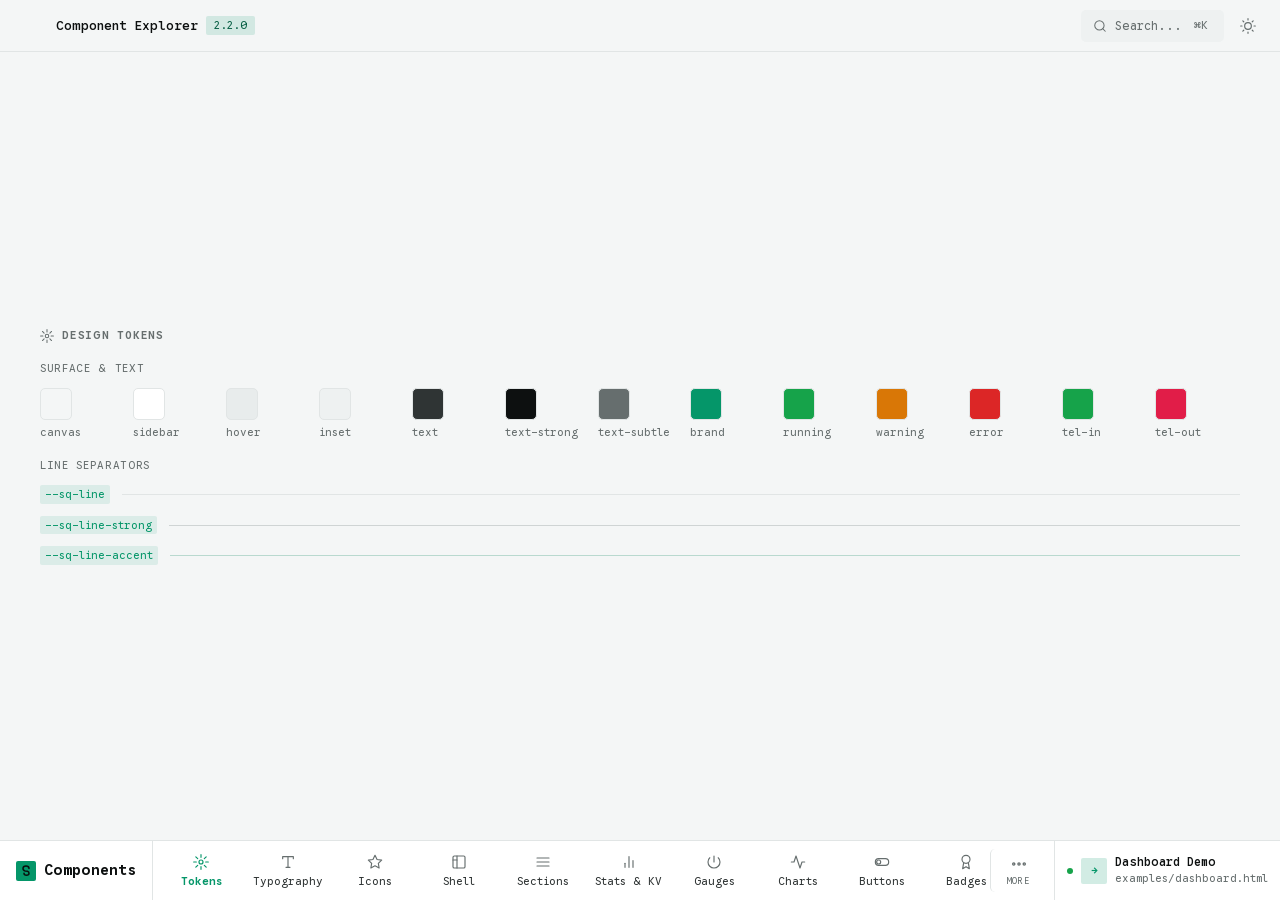
==== commit 5e91fa3d: "improvements" ====
--- a/examples/components.html
+++ b/examples/components.html
@@ -9,10 +9,10 @@
     /* ── Explorer-specific chrome ─────────────────────────────────── */
 
     /* User pill (reused from dashboard) */
-    .v2-user { display:flex; align-items:center; gap:var(--sq-space-2); min-width:0; text-decoration:none; }
-    .v2-user__info { display:flex; flex-direction:column; min-width:0; }
-    .v2-user__name  { font-size:var(--sq-text-sm); color:var(--sq-text-strong); font-weight:var(--sq-fw-medium); line-height:1.3; white-space:nowrap; overflow:hidden; text-overflow:ellipsis; }
-    .v2-user__email { font-size:var(--sq-text-xs); color:var(--sq-text-subtle); white-space:nowrap; overflow:hidden; text-overflow:ellipsis; }
+    .sq-user { display:flex; align-items:center; gap:var(--sq-space-2); min-width:0; text-decoration:none; }
+    .sq-user__info { display:flex; flex-direction:column; min-width:0; }
+    .sq-user__name  { font-size:var(--sq-text-sm); color:var(--sq-text-strong); font-weight:var(--sq-fw-medium); line-height:1.3; white-space:nowrap; overflow:hidden; text-overflow:ellipsis; }
+    .sq-user__email { font-size:var(--sq-text-xs); color:var(--sq-text-subtle); white-space:nowrap; overflow:hidden; text-overflow:ellipsis; }
 
     /* Component preview block */
     .cx-block {
@@ -140,12 +140,12 @@
 </head>
 <body>
 
-<div class="v2-app" id="app">
+<div class="sq-app" id="app">
 
   <!-- ── SIDEBAR ─────────────────────────────────────────────────── -->
-  <aside class="v2-aside" aria-label="Component categories" id="sidebar">
-    <a href="#" class="v2-aside__brand" aria-label="Component Explorer home">
-      <span class="v2-aside__brand-mark" aria-hidden="true">
+  <aside class="sq-aside" aria-label="Component categories" id="sidebar">
+    <a href="#" class="sq-aside__brand" aria-label="Component Explorer home">
+      <span class="sq-aside__brand-mark" aria-hidden="true">
         <svg width="12" height="12" viewBox="0 0 12 12" fill="none" aria-hidden="true">
           <path d="M9 3.5C9 2.12 7.66 1 6 1 4.34 1 3 2.12 3 3.5c0 1.18.9 2.17 2.14 2.41L7.5 6.3C8.43 6.57 9 7.3 9 8.2 9 9.32 7.87 10.2 6.5 10.2S4 9.32 4 8.2" stroke="currentColor" stroke-width="1.5" stroke-linecap="round"/>
         </svg>
@@ -153,139 +153,139 @@
       Components
     </a>
 
-    <nav class="v2-nav" aria-label="Component categories">
-      <a href="#tokens" class="v2-nav__item v2-nav__item--active">
-        <svg class="v2-icon v2-icon--16" viewBox="0 0 24 24" aria-hidden="true"><circle cx="12" cy="12" r="3"/><path d="M12 1v4M12 19v4M4.22 4.22l2.83 2.83M16.95 16.95l2.83 2.83M1 12h4M19 12h4M4.22 19.78l2.83-2.83M16.95 7.05l2.83-2.83"/></svg>
+    <nav class="sq-nav" aria-label="Component categories">
+      <a href="#tokens" class="sq-nav__item sq-nav__item--active" aria-current="page">
+        <svg class="sq-icon sq-icon--16" viewBox="0 0 24 24" aria-hidden="true"><circle cx="12" cy="12" r="3"/><path d="M12 1v4M12 19v4M4.22 4.22l2.83 2.83M16.95 16.95l2.83 2.83M1 12h4M19 12h4M4.22 19.78l2.83-2.83M16.95 7.05l2.83-2.83"/></svg>
         Tokens
       </a>
-      <a href="#typography" class="v2-nav__item">
-        <svg class="v2-icon v2-icon--16" viewBox="0 0 24 24" aria-hidden="true"><polyline points="4 7 4 4 20 4 20 7"/><line x1="9" y1="20" x2="15" y2="20"/><line x1="12" y1="4" x2="12" y2="20"/></svg>
+      <a href="#typography" class="sq-nav__item">
+        <svg class="sq-icon sq-icon--16" viewBox="0 0 24 24" aria-hidden="true"><polyline points="4 7 4 4 20 4 20 7"/><line x1="9" y1="20" x2="15" y2="20"/><line x1="12" y1="4" x2="12" y2="20"/></svg>
         Typography
       </a>
-      <a href="#icons" class="v2-nav__item">
-        <svg class="v2-icon v2-icon--16" viewBox="0 0 24 24" aria-hidden="true"><polygon points="12 2 15.09 8.26 22 9.27 17 14.14 18.18 21.02 12 17.77 5.82 21.02 7 14.14 2 9.27 8.91 8.26 12 2"/></svg>
+      <a href="#icons" class="sq-nav__item">
+        <svg class="sq-icon sq-icon--16" viewBox="0 0 24 24" aria-hidden="true"><polygon points="12 2 15.09 8.26 22 9.27 17 14.14 18.18 21.02 12 17.77 5.82 21.02 7 14.14 2 9.27 8.91 8.26 12 2"/></svg>
         Icons
       </a>
 
-      <a href="#shell" class="v2-nav__item">
-        <svg class="v2-icon v2-icon--16" viewBox="0 0 24 24" aria-hidden="true"><rect x="3" y="3" width="18" height="18" rx="2"/><line x1="9" y1="3" x2="9" y2="21"/><line x1="3" y1="9" x2="9" y2="9"/></svg>
+      <a href="#shell" class="sq-nav__item">
+        <svg class="sq-icon sq-icon--16" viewBox="0 0 24 24" aria-hidden="true"><rect x="3" y="3" width="18" height="18" rx="2"/><line x1="9" y1="3" x2="9" y2="21"/><line x1="3" y1="9" x2="9" y2="9"/></svg>
         Shell
       </a>
-      <a href="#sections" class="v2-nav__item">
-        <svg class="v2-icon v2-icon--16" viewBox="0 0 24 24" aria-hidden="true"><line x1="3" y1="6" x2="21" y2="6"/><line x1="3" y1="12" x2="21" y2="12"/><line x1="3" y1="18" x2="21" y2="18"/></svg>
+      <a href="#sections" class="sq-nav__item">
+        <svg class="sq-icon sq-icon--16" viewBox="0 0 24 24" aria-hidden="true"><line x1="3" y1="6" x2="21" y2="6"/><line x1="3" y1="12" x2="21" y2="12"/><line x1="3" y1="18" x2="21" y2="18"/></svg>
         Sections
       </a>
 
-      <a href="#stats" class="v2-nav__item">
-        <svg class="v2-icon v2-icon--16" viewBox="0 0 24 24" aria-hidden="true"><line x1="18" y1="20" x2="18" y2="10"/><line x1="12" y1="20" x2="12" y2="4"/><line x1="6" y1="20" x2="6" y2="14"/></svg>
+      <a href="#stats" class="sq-nav__item">
+        <svg class="sq-icon sq-icon--16" viewBox="0 0 24 24" aria-hidden="true"><line x1="18" y1="20" x2="18" y2="10"/><line x1="12" y1="20" x2="12" y2="4"/><line x1="6" y1="20" x2="6" y2="14"/></svg>
         Stats & KV
       </a>
-      <a href="#gauges" class="v2-nav__item">
-        <svg class="v2-icon v2-icon--16" viewBox="0 0 24 24" aria-hidden="true"><path d="M18.364 5.636a9 9 0 1 1-12.728 0M12 12V3"/></svg>
+      <a href="#gauges" class="sq-nav__item">
+        <svg class="sq-icon sq-icon--16" viewBox="0 0 24 24" aria-hidden="true"><path d="M18.364 5.636a9 9 0 1 1-12.728 0M12 12V3"/></svg>
         Gauges
       </a>
-      <a href="#charts" class="v2-nav__item">
-        <svg class="v2-icon v2-icon--16" viewBox="0 0 24 24" aria-hidden="true"><polyline points="22 12 18 12 15 21 9 3 6 12 2 12"/></svg>
+      <a href="#charts" class="sq-nav__item">
+        <svg class="sq-icon sq-icon--16" viewBox="0 0 24 24" aria-hidden="true"><polyline points="22 12 18 12 15 21 9 3 6 12 2 12"/></svg>
         Charts
       </a>
 
-      <a href="#buttons" class="v2-nav__item">
-        <svg class="v2-icon v2-icon--16" viewBox="0 0 24 24" aria-hidden="true"><rect x="2" y="7" width="20" height="10" rx="5"/><circle cx="7" cy="12" r="3"/></svg>
+      <a href="#buttons" class="sq-nav__item">
+        <svg class="sq-icon sq-icon--16" viewBox="0 0 24 24" aria-hidden="true"><rect x="2" y="7" width="20" height="10" rx="5"/><circle cx="7" cy="12" r="3"/></svg>
         Buttons
       </a>
-      <a href="#badges" class="v2-nav__item">
-        <svg class="v2-icon v2-icon--16" viewBox="0 0 24 24" aria-hidden="true"><circle cx="12" cy="8" r="6"/><path d="M15.477 12.89L17 22l-5-3-5 3 1.523-9.11"/></svg>
+      <a href="#badges" class="sq-nav__item">
+        <svg class="sq-icon sq-icon--16" viewBox="0 0 24 24" aria-hidden="true"><circle cx="12" cy="8" r="6"/><path d="M15.477 12.89L17 22l-5-3-5 3 1.523-9.11"/></svg>
         Badges
       </a>
-      <a href="#inputs" class="v2-nav__item">
-        <svg class="v2-icon v2-icon--16" viewBox="0 0 24 24" aria-hidden="true"><rect x="2" y="6" width="20" height="12" rx="2"/><path d="M8 12h.01M12 12h.01M16 12h.01"/></svg>
+      <a href="#inputs" class="sq-nav__item">
+        <svg class="sq-icon sq-icon--16" viewBox="0 0 24 24" aria-hidden="true"><rect x="2" y="6" width="20" height="12" rx="2"/><path d="M8 12h.01M12 12h.01M16 12h.01"/></svg>
         Inputs
       </a>
-      <a href="#forms" class="v2-nav__item">
-        <svg class="v2-icon v2-icon--16" viewBox="0 0 24 24" aria-hidden="true"><path d="M9 11l3 3L22 4"/><path d="M21 12v7a2 2 0 01-2 2H5a2 2 0 01-2-2V5a2 2 0 012-2h11"/></svg>
+      <a href="#forms" class="sq-nav__item">
+        <svg class="sq-icon sq-icon--16" viewBox="0 0 24 24" aria-hidden="true"><path d="M9 11l3 3L22 4"/><path d="M21 12v7a2 2 0 01-2 2H5a2 2 0 01-2-2V5a2 2 0 012-2h11"/></svg>
         Forms
       </a>
-      <a href="#overlays" class="v2-nav__item">
-        <svg class="v2-icon v2-icon--16" viewBox="0 0 24 24" aria-hidden="true"><rect x="3" y="3" width="18" height="18" rx="2"/><line x1="3" y1="9" x2="21" y2="9"/></svg>
+      <a href="#overlays" class="sq-nav__item">
+        <svg class="sq-icon sq-icon--16" viewBox="0 0 24 24" aria-hidden="true"><rect x="3" y="3" width="18" height="18" rx="2"/><line x1="3" y1="9" x2="21" y2="9"/></svg>
         Overlays
       </a>
-      <a href="#table" class="v2-nav__item">
-        <svg class="v2-icon v2-icon--16" viewBox="0 0 24 24" aria-hidden="true"><rect x="3" y="3" width="18" height="18" rx="2"/><line x1="3" y1="9" x2="21" y2="9"/><line x1="9" y1="9" x2="9" y2="21"/></svg>
+      <a href="#table" class="sq-nav__item">
+        <svg class="sq-icon sq-icon--16" viewBox="0 0 24 24" aria-hidden="true"><rect x="3" y="3" width="18" height="18" rx="2"/><line x1="3" y1="9" x2="21" y2="9"/><line x1="9" y1="9" x2="9" y2="21"/></svg>
         Table
       </a>
-      <a href="#tree" class="v2-nav__item">
-        <svg class="v2-icon v2-icon--16" viewBox="0 0 24 24" aria-hidden="true"><path d="M3 3h6v6H3zM15 15h6v6h-6zM15 3h6v6h-6zM6 9v6a3 3 0 0 0 3 3h6"/></svg>
+      <a href="#tree" class="sq-nav__item">
+        <svg class="sq-icon sq-icon--16" viewBox="0 0 24 24" aria-hidden="true"><path d="M3 3h6v6H3zM15 15h6v6h-6zM15 3h6v6h-6zM6 9v6a3 3 0 0 0 3 3h6"/></svg>
         Tree
       </a>
-      <a href="#stepper" class="v2-nav__item">
-        <svg class="v2-icon v2-icon--16" viewBox="0 0 24 24" aria-hidden="true"><line x1="6" y1="4" x2="6" y2="20"/><circle cx="6" cy="6" r="2"/><circle cx="6" cy="18" r="2"/><line x1="11" y1="6" x2="20" y2="6"/><line x1="11" y1="18" x2="20" y2="18"/></svg>
+      <a href="#stepper" class="sq-nav__item">
+        <svg class="sq-icon sq-icon--16" viewBox="0 0 24 24" aria-hidden="true"><line x1="6" y1="4" x2="6" y2="20"/><circle cx="6" cy="6" r="2"/><circle cx="6" cy="18" r="2"/><line x1="11" y1="6" x2="20" y2="6"/><line x1="11" y1="18" x2="20" y2="18"/></svg>
         Stepper
       </a>
-      <a href="#code" class="v2-nav__item">
-        <svg class="v2-icon v2-icon--16" viewBox="0 0 24 24" aria-hidden="true"><polyline points="16 18 22 12 16 6"/><polyline points="8 6 2 12 8 18"/></svg>
+      <a href="#code" class="sq-nav__item">
+        <svg class="sq-icon sq-icon--16" viewBox="0 0 24 24" aria-hidden="true"><polyline points="16 18 22 12 16 6"/><polyline points="8 6 2 12 8 18"/></svg>
         Code
       </a>
 
-      <a href="#feedback" class="v2-nav__item">
-        <svg class="v2-icon v2-icon--16" viewBox="0 0 24 24" aria-hidden="true"><circle cx="12" cy="12" r="10"/><line x1="12" y1="16" x2="12" y2="12"/><line x1="12" y1="8" x2="12.01" y2="8"/></svg>
+      <a href="#feedback" class="sq-nav__item">
+        <svg class="sq-icon sq-icon--16" viewBox="0 0 24 24" aria-hidden="true"><circle cx="12" cy="12" r="10"/><line x1="12" y1="16" x2="12" y2="12"/><line x1="12" y1="8" x2="12.01" y2="8"/></svg>
         Feedback
       </a>
-      <a href="#motion" class="v2-nav__item">
-        <svg class="v2-icon v2-icon--16" viewBox="0 0 24 24" aria-hidden="true"><path d="M5 3l14 9-14 9V3z"/></svg>
+      <a href="#motion" class="sq-nav__item">
+        <svg class="sq-icon sq-icon--16" viewBox="0 0 24 24" aria-hidden="true"><path d="M5 3l14 9-14 9V3z"/></svg>
         Motion
       </a>
     </nav>
 
-    <div class="v2-aside__footer">
-      <span class="v2-dot" aria-label="Online"></span>
-      <a href="dashboard.html" class="v2-user" aria-label="Back to dashboard demo">
-        <span class="v2-avatar" aria-hidden="true">→</span>
-        <span class="v2-user__info">
-          <span class="v2-user__name">Dashboard Demo</span>
-          <span class="v2-user__email">examples/dashboard.html</span>
+    <div class="sq-aside__footer">
+      <span class="sq-dot" aria-label="Online"></span>
+      <a href="dashboard.html" class="sq-user" aria-label="Back to dashboard demo">
+        <span class="sq-avatar" aria-hidden="true">→</span>
+        <span class="sq-user__info">
+          <span class="sq-user__name">Dashboard Demo</span>
+          <span class="sq-user__email">examples/dashboard.html</span>
         </span>
       </a>
     </div>
   </aside>
 
   <!-- ── TOPBAR ──────────────────────────────────────────────────── -->
-  <header class="v2-topbar" role="banner">
-    <button class="v2-sidebar-toggle" data-sq-sidebar-toggle
+  <header class="sq-topbar" role="banner">
+    <button class="sq-sidebar-toggle" data-sq-sidebar-toggle
             aria-label="Toggle navigation" aria-expanded="true" aria-controls="sidebar">
-      <svg class="v2-icon v2-icon--18 icon-menu" viewBox="0 0 24 24" aria-hidden="true"><line x1="3" y1="6" x2="21" y2="6"/><line x1="3" y1="12" x2="21" y2="12"/><line x1="3" y1="18" x2="21" y2="18"/></svg>
-      <svg class="v2-icon v2-icon--18 icon-close" viewBox="0 0 24 24" aria-hidden="true" style="display:none"><line x1="18" y1="6" x2="6" y2="18"/><line x1="6" y1="6" x2="18" y2="18"/></svg>
+      <svg class="sq-icon sq-icon--18 icon-menu" viewBox="0 0 24 24" aria-hidden="true"><line x1="3" y1="6" x2="21" y2="6"/><line x1="3" y1="12" x2="21" y2="12"/><line x1="3" y1="18" x2="21" y2="18"/></svg>
+      <svg class="sq-icon sq-icon--18 icon-close" viewBox="0 0 24 24" aria-hidden="true" style="display:none"><line x1="18" y1="6" x2="6" y2="18"/><line x1="6" y1="6" x2="18" y2="18"/></svg>
     </button>
 
-    <div class="v2-topbar__left">
-      <span class="v2-topbar__title">Component Explorer</span>
-      <span class="v2-badge v2-badge--brand">2.2.0</span>
+    <div class="sq-topbar__left">
+      <span class="sq-topbar__title">Component Explorer</span>
+      <span class="sq-badge sq-badge--brand">2.2.0</span>
     </div>
 
-    <div class="v2-topbar__right">
-      <button class="v2-search" data-sq-search-trigger aria-label="Search components"><svg class="v2-icon v2-icon--14" viewBox="0 0 24 24" aria-hidden="true"><circle cx="11" cy="11" r="8"/><line x1="21" y1="21" x2="16.65" y2="16.65"/></svg><span class="v2-search__text">Search...</span><kbd class="v2-kbd">⌘K</kbd></button>
-      <button class="v2-iconbtn v2-theme-toggle" data-sq-toggle-theme aria-label="Toggle theme">
-        <svg class="v2-icon v2-icon--16 v2-icon--moon" viewBox="0 0 24 24" aria-hidden="true"><path d="M21 12.79A9 9 0 1 1 11.21 3 7 7 0 0 0 21 12.79z"/></svg>
-        <svg class="v2-icon v2-icon--16 v2-icon--sun" viewBox="0 0 24 24" aria-hidden="true"><circle cx="12" cy="12" r="5"/><line x1="12" y1="1" x2="12" y2="3"/><line x1="12" y1="21" x2="12" y2="23"/><line x1="4.22" y1="4.22" x2="5.64" y2="5.64"/><line x1="18.36" y1="18.36" x2="19.78" y2="19.78"/><line x1="1" y1="12" x2="3" y2="12"/><line x1="21" y1="12" x2="23" y2="12"/><line x1="4.22" y1="19.78" x2="5.64" y2="18.36"/><line x1="18.36" y1="5.64" x2="19.78" y2="4.22"/></svg>
+    <div class="sq-topbar__right">
+      <button class="sq-search" data-sq-search-trigger aria-label="Search components"><svg class="sq-icon sq-icon--14" viewBox="0 0 24 24" aria-hidden="true"><circle cx="11" cy="11" r="8"/><line x1="21" y1="21" x2="16.65" y2="16.65"/></svg><span class="sq-search__text">Search...</span><kbd class="sq-kbd">⌘K</kbd></button>
+      <button class="sq-iconbtn sq-theme-toggle" data-sq-toggle-theme aria-label="Toggle theme">
+        <svg class="sq-icon sq-icon--16 sq-icon--moon" viewBox="0 0 24 24" aria-hidden="true"><path d="M21 12.79A9 9 0 1 1 11.21 3 7 7 0 0 0 21 12.79z"/></svg>
+        <svg class="sq-icon sq-icon--16 sq-icon--sun" viewBox="0 0 24 24" aria-hidden="true"><circle cx="12" cy="12" r="5"/><line x1="12" y1="1" x2="12" y2="3"/><line x1="12" y1="21" x2="12" y2="23"/><line x1="4.22" y1="4.22" x2="5.64" y2="5.64"/><line x1="18.36" y1="18.36" x2="19.78" y2="19.78"/><line x1="1" y1="12" x2="3" y2="12"/><line x1="21" y1="12" x2="23" y2="12"/><line x1="4.22" y1="19.78" x2="5.64" y2="18.36"/><line x1="18.36" y1="5.64" x2="19.78" y2="4.22"/></svg>
       </button>
     </div>
   </header>
 
   <!-- ── MAIN ───────────────────────────────────────────────────── -->
-  <main class="v2-main" aria-label="Component explorer content">
-    <div class="v2-content v2-scroll" id="main-content">
+  <main class="sq-main" aria-label="Component explorer content">
+    <div class="sq-content sq-scroll" id="main-content">
 
       <!-- ══ TOKENS ══════════════════════════════════════════════ -->
-      <div class="v2-section" id="tokens">
-        <div class="v2-section__head">
-          <span class="v2-section__title">
-            <svg class="v2-icon v2-icon--14" viewBox="0 0 24 24" aria-hidden="true"><circle cx="12" cy="12" r="3"/><path d="M12 1v4M12 19v4M4.22 4.22l2.83 2.83M16.95 16.95l2.83 2.83M1 12h4M19 12h4M4.22 19.78l2.83-2.83M16.95 7.05l2.83-2.83"/></svg>
+      <div class="sq-section" id="tokens">
+        <div class="sq-section__head">
+          <span class="sq-section__title">
+            <svg class="sq-icon sq-icon--14" viewBox="0 0 24 24" aria-hidden="true"><circle cx="12" cy="12" r="3"/><path d="M12 1v4M12 19v4M4.22 4.22l2.83 2.83M16.95 16.95l2.83 2.83M1 12h4M19 12h4M4.22 19.78l2.83-2.83M16.95 7.05l2.83-2.83"/></svg>
             Design Tokens
           </span>
         </div>
 
         <!-- Colors -->
         <div class="cx-block">
-          <span class="v2-t-xs v2-mute" style="text-transform:uppercase;letter-spacing:.06em;">Surface & Text</span>
+          <span class="sq-t-xs sq-mute" style="text-transform:uppercase;letter-spacing:.06em;">Surface & Text</span>
           <div class="cx-swatch-grid">
             <div class="cx-swatch"><div class="cx-swatch__dot" style="background:var(--sq-canvas)"></div><span class="cx-swatch__name">canvas</span></div>
             <div class="cx-swatch"><div class="cx-swatch__dot" style="background:var(--sq-sidebar)"></div><span class="cx-swatch__name">sidebar</span></div>
@@ -305,7 +305,7 @@
 
         <!-- Separators -->
         <div class="cx-block">
-          <span class="v2-t-xs v2-mute" style="text-transform:uppercase;letter-spacing:.06em;">Line Separators</span>
+          <span class="sq-t-xs sq-mute" style="text-transform:uppercase;letter-spacing:.06em;">Line Separators</span>
           <div style="display:flex;flex-direction:column;gap:var(--sq-space-3);">
             <div style="display:flex;align-items:center;gap:var(--sq-space-3);"><span class="cx-token">--sq-line</span><div style="flex:1;height:1px;background:var(--sq-line)"></div></div>
             <div style="display:flex;align-items:center;gap:var(--sq-space-3);"><span class="cx-token">--sq-line-strong</span><div style="flex:1;height:1px;background:var(--sq-line-strong)"></div></div>
@@ -315,13 +315,13 @@
       </div>
 
       <!-- ══ TYPOGRAPHY ════════════════════════════════════════════ -->
-      <div class="v2-section" id="typography">
-        <div class="v2-section__head">
-          <span class="v2-section__title">
-            <svg class="v2-icon v2-icon--14" viewBox="0 0 24 24" aria-hidden="true"><polyline points="4 7 4 4 20 4 20 7"/><line x1="9" y1="20" x2="15" y2="20"/><line x1="12" y1="4" x2="12" y2="20"/></svg>
+      <div class="sq-section" id="typography">
+        <div class="sq-section__head">
+          <span class="sq-section__title">
+            <svg class="sq-icon sq-icon--14" viewBox="0 0 24 24" aria-hidden="true"><polyline points="4 7 4 4 20 4 20 7"/><line x1="9" y1="20" x2="15" y2="20"/><line x1="12" y1="4" x2="12" y2="20"/></svg>
             Typography
           </span>
-          <span class="v2-section__meta">Google Sans Code · self-hosted</span>
+          <span class="sq-section__meta">Google Sans Code · self-hosted</span>
         </div>
         <div>
           <div class="cx-type-row"><span class="cx-type-label">text-3xl</span><span class="cx-type-val">clamp(26,3.2vw,34)</span><span style="font-size:var(--sq-text-3xl);font-weight:var(--sq-fw-semibold);color:var(--sq-text-strong);line-height:1.2;">Dashboard</span></div>
@@ -335,60 +335,60 @@
       </div>
 
       <!-- ══ ICONS ═══════════════════════════════════════════════ -->
-      <div class="v2-section" id="icons">
-        <div class="v2-section__head">
-          <span class="v2-section__title">
-            <svg class="v2-icon v2-icon--14" viewBox="0 0 24 24" aria-hidden="true"><polygon points="12 2 15.09 8.26 22 9.27 17 14.14 18.18 21.02 12 17.77 5.82 21.02 7 14.14 2 9.27 8.91 8.26 12 2"/></svg>
+      <div class="sq-section" id="icons">
+        <div class="sq-section__head">
+          <span class="sq-section__title">
+            <svg class="sq-icon sq-icon--14" viewBox="0 0 24 24" aria-hidden="true"><polygon points="12 2 15.09 8.26 22 9.27 17 14.14 18.18 21.02 12 17.77 5.82 21.02 7 14.14 2 9.27 8.91 8.26 12 2"/></svg>
             Icons
           </span>
-          <span class="v2-section__meta">inline SVG · Lucide-compatible</span>
-        </div>
-        <div class="cx-block">
-          <span class="v2-t-xs v2-mute">Sizes</span>
+          <span class="sq-section__meta">inline SVG · Lucide-compatible</span>
+        </div>
+        <div class="cx-block">
+          <span class="sq-t-xs sq-mute">Sizes</span>
           <div class="cx-preview">
-            <span class="v2-ico-label v2-mute"><svg class="v2-icon v2-icon--14" viewBox="0 0 24 24" aria-hidden="true"><rect x="2" y="3" width="20" height="14" rx="2"/><line x1="8" y1="21" x2="16" y2="21"/><line x1="12" y1="17" x2="12" y2="21"/></svg> 14px</span>
-            <span class="v2-ico-label v2-mute"><svg class="v2-icon v2-icon--16" viewBox="0 0 24 24" aria-hidden="true"><rect x="2" y="3" width="20" height="14" rx="2"/><line x1="8" y1="21" x2="16" y2="21"/><line x1="12" y1="17" x2="12" y2="21"/></svg> 16px</span>
-            <span class="v2-ico-label v2-mute"><svg class="v2-icon v2-icon--18" viewBox="0 0 24 24" aria-hidden="true"><rect x="2" y="3" width="20" height="14" rx="2"/><line x1="8" y1="21" x2="16" y2="21"/><line x1="12" y1="17" x2="12" y2="21"/></svg> 18px</span>
-            <span class="v2-ico-label v2-mute"><svg class="v2-icon v2-icon--20" viewBox="0 0 24 24" aria-hidden="true"><rect x="2" y="3" width="20" height="14" rx="2"/><line x1="8" y1="21" x2="16" y2="21"/><line x1="12" y1="17" x2="12" y2="21"/></svg> 20px</span>
-          </div>
-          <span class="v2-t-xs v2-mute">Tints</span>
+            <span class="sq-ico-label sq-mute"><svg class="sq-icon sq-icon--14" viewBox="0 0 24 24" aria-hidden="true"><rect x="2" y="3" width="20" height="14" rx="2"/><line x1="8" y1="21" x2="16" y2="21"/><line x1="12" y1="17" x2="12" y2="21"/></svg> 14px</span>
+            <span class="sq-ico-label sq-mute"><svg class="sq-icon sq-icon--16" viewBox="0 0 24 24" aria-hidden="true"><rect x="2" y="3" width="20" height="14" rx="2"/><line x1="8" y1="21" x2="16" y2="21"/><line x1="12" y1="17" x2="12" y2="21"/></svg> 16px</span>
+            <span class="sq-ico-label sq-mute"><svg class="sq-icon sq-icon--18" viewBox="0 0 24 24" aria-hidden="true"><rect x="2" y="3" width="20" height="14" rx="2"/><line x1="8" y1="21" x2="16" y2="21"/><line x1="12" y1="17" x2="12" y2="21"/></svg> 18px</span>
+            <span class="sq-ico-label sq-mute"><svg class="sq-icon sq-icon--20" viewBox="0 0 24 24" aria-hidden="true"><rect x="2" y="3" width="20" height="14" rx="2"/><line x1="8" y1="21" x2="16" y2="21"/><line x1="12" y1="17" x2="12" y2="21"/></svg> 20px</span>
+          </div>
+          <span class="sq-t-xs sq-mute">Tints</span>
           <div class="cx-preview">
-            <svg class="v2-icon v2-icon--18 v2-icon--mute" viewBox="0 0 24 24" title="mute" aria-hidden="true"><circle cx="12" cy="12" r="10"/><line x1="12" y1="8" x2="12" y2="12"/><line x1="12" y1="16" x2="12.01" y2="16"/></svg>
-            <svg class="v2-icon v2-icon--18 v2-icon--brand" viewBox="0 0 24 24" title="brand" aria-hidden="true"><circle cx="12" cy="12" r="10"/><line x1="12" y1="8" x2="12" y2="12"/><line x1="12" y1="16" x2="12.01" y2="16"/></svg>
-            <svg class="v2-icon v2-icon--18 v2-icon--ok" viewBox="0 0 24 24" title="ok" aria-hidden="true"><polyline points="20 6 9 17 4 12"/></svg>
-            <svg class="v2-icon v2-icon--18 v2-icon--warn" viewBox="0 0 24 24" title="warn" aria-hidden="true"><path d="M10.29 3.86L1.82 18a2 2 0 0 0 1.71 3h16.94a2 2 0 0 0 1.71-3L13.71 3.86a2 2 0 0 0-3.42 0z"/><line x1="12" y1="9" x2="12" y2="13"/><line x1="12" y1="17" x2="12.01" y2="17"/></svg>
-            <svg class="v2-icon v2-icon--18 v2-icon--err" viewBox="0 0 24 24" title="err" aria-hidden="true"><circle cx="12" cy="12" r="10"/><line x1="15" y1="9" x2="9" y2="15"/><line x1="9" y1="9" x2="15" y2="15"/></svg>
+            <svg class="sq-icon sq-icon--18 sq-icon--mute" viewBox="0 0 24 24" title="mute" aria-hidden="true"><circle cx="12" cy="12" r="10"/><line x1="12" y1="8" x2="12" y2="12"/><line x1="12" y1="16" x2="12.01" y2="16"/></svg>
+            <svg class="sq-icon sq-icon--18 sq-icon--brand" viewBox="0 0 24 24" title="brand" aria-hidden="true"><circle cx="12" cy="12" r="10"/><line x1="12" y1="8" x2="12" y2="12"/><line x1="12" y1="16" x2="12.01" y2="16"/></svg>
+            <svg class="sq-icon sq-icon--18 sq-icon--ok" viewBox="0 0 24 24" title="ok" aria-hidden="true"><polyline points="20 6 9 17 4 12"/></svg>
+            <svg class="sq-icon sq-icon--18 sq-icon--warn" viewBox="0 0 24 24" title="warn" aria-hidden="true"><path d="M10.29 3.86L1.82 18a2 2 0 0 0 1.71 3h16.94a2 2 0 0 0 1.71-3L13.71 3.86a2 2 0 0 0-3.42 0z"/><line x1="12" y1="9" x2="12" y2="13"/><line x1="12" y1="17" x2="12.01" y2="17"/></svg>
+            <svg class="sq-icon sq-icon--18 sq-icon--err" viewBox="0 0 24 24" title="err" aria-hidden="true"><circle cx="12" cy="12" r="10"/><line x1="15" y1="9" x2="9" y2="15"/><line x1="9" y1="9" x2="15" y2="15"/></svg>
           </div>
         </div>
       </div>
 
       <!-- ══ SHELL ════════════════════════════════════════════════ -->
-      <div class="v2-section" id="shell">
-        <div class="v2-section__head">
-          <span class="v2-section__title">
-            <svg class="v2-icon v2-icon--14" viewBox="0 0 24 24" aria-hidden="true"><rect x="3" y="3" width="18" height="18" rx="2"/><line x1="9" y1="3" x2="9" y2="21"/><line x1="3" y1="9" x2="9" y2="9"/></svg>
+      <div class="sq-section" id="shell">
+        <div class="sq-section__head">
+          <span class="sq-section__title">
+            <svg class="sq-icon sq-icon--14" viewBox="0 0 24 24" aria-hidden="true"><rect x="3" y="3" width="18" height="18" rx="2"/><line x1="9" y1="3" x2="9" y2="21"/><line x1="3" y1="9" x2="9" y2="9"/></svg>
             App Shell
           </span>
-          <span class="v2-section__meta">viewport-locked · no body scroll</span>
-        </div>
-        <div class="cx-block">
-          <p class="v2-t-sm v2-mute">The shell is a CSS Grid locked to <span class="cx-token">100dvh</span>. Only <span class="cx-token">.v2-content.v2-scroll</span> produces a scrollbar. A single topbar control hides and shows the sticky bottom dock.</p>
+          <span class="sq-section__meta">viewport-locked · no body scroll</span>
+        </div>
+        <div class="cx-block">
+          <p class="sq-t-sm sq-mute">The shell is a CSS Grid locked to <span class="cx-token">100dvh</span>. Only <span class="cx-token">.sq-content.sq-scroll</span> produces a scrollbar. A single topbar control hides and shows the sticky bottom dock.</p>
           <div class="cx-code">
             <button class="cx-copy-btn" aria-label="Copy shell HTML">copy</button>
-            <pre>&lt;div class="v2-app" id="app"&gt;
-  &lt;aside class="v2-aside" id="sidebar"&gt;...&lt;/aside&gt;
-
-  &lt;header class="v2-topbar"&gt;
-    &lt;button class="v2-sidebar-toggle"
+            <pre>&lt;div class="sq-app" id="app"&gt;
+  &lt;aside class="sq-aside" id="sidebar"&gt;...&lt;/aside&gt;
+
+  &lt;header class="sq-topbar"&gt;
+    &lt;button class="sq-sidebar-toggle"
             data-sq-sidebar-toggle
             aria-label="Toggle navigation"&gt;
-      &lt;svg class="v2-icon v2-icon--18 icon-menu"&gt;...&lt;/svg&gt;
+      &lt;svg class="sq-icon sq-icon--18 icon-menu"&gt;...&lt;/svg&gt;
     &lt;/button&gt;
     ...
   &lt;/header&gt;
 
-  &lt;main class="v2-main"&gt;
-    &lt;div class="v2-content v2-scroll"&gt;
+  &lt;main class="sq-main"&gt;
+    &lt;div class="sq-content sq-scroll"&gt;
       &lt;!-- sections here --&gt;
     &lt;/div&gt;
   &lt;/main&gt;
@@ -398,38 +398,38 @@
       </div>
 
       <!-- ══ SECTIONS ═════════════════════════════════════════════ -->
-      <div class="v2-section" id="sections">
-        <div class="v2-section__head">
-          <span class="v2-section__title">
-            <svg class="v2-icon v2-icon--14" viewBox="0 0 24 24" aria-hidden="true"><line x1="3" y1="6" x2="21" y2="6"/><line x1="3" y1="12" x2="21" y2="12"/><line x1="3" y1="18" x2="21" y2="18"/></svg>
+      <div class="sq-section" id="sections">
+        <div class="sq-section__head">
+          <span class="sq-section__title">
+            <svg class="sq-icon sq-icon--14" viewBox="0 0 24 24" aria-hidden="true"><line x1="3" y1="6" x2="21" y2="6"/><line x1="3" y1="12" x2="21" y2="12"/><line x1="3" y1="18" x2="21" y2="18"/></svg>
             Sections & Separators
           </span>
         </div>
         <div class="cx-block">
-          <p class="v2-t-sm v2-mute">One <span class="cx-token">border-top</span> hairline separates each section. First section has no separator. Section heads have <strong>no</strong> <span class="cx-token">border-bottom</span>.</p>
+          <p class="sq-t-sm sq-mute">One <span class="cx-token">border-top</span> hairline separates each section. First section has no separator. Section heads have <strong>no</strong> <span class="cx-token">border-bottom</span>.</p>
           <div class="cx-preview cx-preview--col cx-narrow">
-            <div class="v2-section" style="border-top:none;padding-top:0;">
-              <div class="v2-section__head"><span class="v2-section__title">First Section</span><span class="v2-section__meta">no top border</span></div>
-              <p class="v2-t-sm v2-mute">Content here.</p>
-            </div>
-            <div class="v2-section">
-              <div class="v2-section__head"><span class="v2-section__title">Second Section</span></div>
-              <p class="v2-t-sm v2-mute">Separated by one hairline above.</p>
-            </div>
-            <div class="v2-section">
-              <div class="v2-section__head"><span class="v2-section__title">Third Section</span></div>
-              <p class="v2-t-sm v2-mute">Only ever one rule between blocks.</p>
+            <div class="sq-section" style="border-top:none;padding-top:0;">
+              <div class="sq-section__head"><span class="sq-section__title">First Section</span><span class="sq-section__meta">no top border</span></div>
+              <p class="sq-t-sm sq-mute">Content here.</p>
+            </div>
+            <div class="sq-section">
+              <div class="sq-section__head"><span class="sq-section__title">Second Section</span></div>
+              <p class="sq-t-sm sq-mute">Separated by one hairline above.</p>
+            </div>
+            <div class="sq-section">
+              <div class="sq-section__head"><span class="sq-section__title">Third Section</span></div>
+              <p class="sq-t-sm sq-mute">Only ever one rule between blocks.</p>
             </div>
           </div>
           <div class="cx-code">
             <button class="cx-copy-btn" aria-label="Copy section HTML">copy</button>
-            <pre>&lt;div class="v2-section"&gt;
-  &lt;div class="v2-section__head"&gt;
-    &lt;span class="v2-section__title"&gt;
-      &lt;svg class="v2-icon v2-icon--14" ...&gt;...&lt;/svg&gt;
+            <pre>&lt;div class="sq-section"&gt;
+  &lt;div class="sq-section__head"&gt;
+    &lt;span class="sq-section__title"&gt;
+      &lt;svg class="sq-icon sq-icon--14" ...&gt;...&lt;/svg&gt;
       Section Title
     &lt;/span&gt;
-    &lt;span class="v2-section__meta"&gt;updated 5s ago&lt;/span&gt;
+    &lt;span class="sq-section__meta"&gt;updated 5s ago&lt;/span&gt;
   &lt;/div&gt;
   &lt;!-- content --&gt;
 &lt;/div&gt;</pre>
@@ -438,36 +438,36 @@
       </div>
 
       <!-- ══ STATS & KV ════════════════════════════════════════════ -->
-      <div class="v2-section" id="stats">
-        <div class="v2-section__head">
-          <span class="v2-section__title">
-            <svg class="v2-icon v2-icon--14" viewBox="0 0 24 24" aria-hidden="true"><line x1="18" y1="20" x2="18" y2="10"/><line x1="12" y1="20" x2="12" y2="4"/><line x1="6" y1="20" x2="6" y2="14"/></svg>
+      <div class="sq-section" id="stats">
+        <div class="sq-section__head">
+          <span class="sq-section__title">
+            <svg class="sq-icon sq-icon--14" viewBox="0 0 24 24" aria-hidden="true"><line x1="18" y1="20" x2="18" y2="10"/><line x1="12" y1="20" x2="12" y2="4"/><line x1="6" y1="20" x2="6" y2="14"/></svg>
             Stats & Key-Value
           </span>
         </div>
 
         <!-- Stat strip -->
         <div class="cx-block">
-          <span class="v2-t-xs v2-mute">Stat strip — gap only, no dividers</span>
+          <span class="sq-t-xs sq-mute">Stat strip — gap only, no dividers</span>
           <div class="cx-preview">
-            <div class="v2-stat-strip">
-              <div class="v2-stat">
-                <span class="v2-stat__label"><svg class="v2-icon v2-icon--14 v2-icon--mute" viewBox="0 0 24 24" aria-hidden="true"><rect x="4" y="4" width="16" height="16" rx="2"/><rect x="9" y="9" width="6" height="6"/><line x1="9" y1="2" x2="9" y2="4"/><line x1="15" y1="2" x2="15" y2="4"/><line x1="9" y1="20" x2="9" y2="22"/><line x1="15" y1="20" x2="15" y2="22"/><line x1="20" y1="9" x2="22" y2="9"/><line x1="20" y1="14" x2="22" y2="14"/><line x1="2" y1="9" x2="4" y2="9"/><line x1="2" y1="14" x2="4" y2="14"/></svg> vCPU</span>
-                <div class="v2-stat__value">4 <span class="v2-unit">cores</span></div>
-              </div>
-              <div class="v2-stat">
-                <span class="v2-stat__label"><svg class="v2-icon v2-icon--14 v2-icon--mute" viewBox="0 0 24 24" aria-hidden="true"><ellipse cx="12" cy="5" rx="9" ry="3"/><path d="M3 5v4c0 1.66 4.03 3 9 3s9-1.34 9-3V5"/><path d="M3 9v4c0 1.66 4.03 3 9 3s9-1.34 9-3V9"/></svg> Disk</span>
-                <div class="v2-stat__value">160 <span class="v2-unit">GB</span></div>
-              </div>
-              <div class="v2-stat">
-                <span class="v2-stat__label"><svg class="v2-icon v2-icon--14 v2-icon--ok" viewBox="0 0 24 24" aria-hidden="true"><line x1="12" y1="19" x2="12" y2="5"/><polyline points="5 12 12 5 19 12"/></svg> Inbound</span>
-                <div class="v2-stat__value">2.4 <span class="v2-unit">MB/s</span></div>
-                <span class="v2-stat__delta v2-stat__delta--up">↑ 18% vs avg</span>
-              </div>
-              <div class="v2-stat">
-                <span class="v2-stat__label"><svg class="v2-icon v2-icon--14 v2-icon--err" viewBox="0 0 24 24" aria-hidden="true"><line x1="12" y1="5" x2="12" y2="19"/><polyline points="19 12 12 19 5 12"/></svg> Outbound</span>
-                <div class="v2-stat__value">0.8 <span class="v2-unit">MB/s</span></div>
-                <span class="v2-stat__delta v2-stat__delta--down">↓ 4% vs avg</span>
+            <div class="sq-stat-strip">
+              <div class="sq-stat">
+                <span class="sq-stat__label"><svg class="sq-icon sq-icon--14 sq-icon--mute" viewBox="0 0 24 24" aria-hidden="true"><rect x="4" y="4" width="16" height="16" rx="2"/><rect x="9" y="9" width="6" height="6"/><line x1="9" y1="2" x2="9" y2="4"/><line x1="15" y1="2" x2="15" y2="4"/><line x1="9" y1="20" x2="9" y2="22"/><line x1="15" y1="20" x2="15" y2="22"/><line x1="20" y1="9" x2="22" y2="9"/><line x1="20" y1="14" x2="22" y2="14"/><line x1="2" y1="9" x2="4" y2="9"/><line x1="2" y1="14" x2="4" y2="14"/></svg> vCPU</span>
+                <div class="sq-stat__value">4 <span class="sq-unit">cores</span></div>
+              </div>
+              <div class="sq-stat">
+                <span class="sq-stat__label"><svg class="sq-icon sq-icon--14 sq-icon--mute" viewBox="0 0 24 24" aria-hidden="true"><ellipse cx="12" cy="5" rx="9" ry="3"/><path d="M3 5v4c0 1.66 4.03 3 9 3s9-1.34 9-3V5"/><path d="M3 9v4c0 1.66 4.03 3 9 3s9-1.34 9-3V9"/></svg> Disk</span>
+                <div class="sq-stat__value">160 <span class="sq-unit">GB</span></div>
+              </div>
+              <div class="sq-stat">
+                <span class="sq-stat__label"><svg class="sq-icon sq-icon--14 sq-icon--ok" viewBox="0 0 24 24" aria-hidden="true"><line x1="12" y1="19" x2="12" y2="5"/><polyline points="5 12 12 5 19 12"/></svg> Inbound</span>
+                <div class="sq-stat__value">2.4 <span class="sq-unit">MB/s</span></div>
+                <span class="sq-stat__delta sq-stat__delta--up">↑ 18% vs avg</span>
+              </div>
+              <div class="sq-stat">
+                <span class="sq-stat__label"><svg class="sq-icon sq-icon--14 sq-icon--err" viewBox="0 0 24 24" aria-hidden="true"><line x1="12" y1="5" x2="12" y2="19"/><polyline points="19 12 12 19 5 12"/></svg> Outbound</span>
+                <div class="sq-stat__value">0.8 <span class="sq-unit">MB/s</span></div>
+                <span class="sq-stat__delta sq-stat__delta--down">↓ 4% vs avg</span>
               </div>
             </div>
           </div>
@@ -475,59 +475,59 @@
 
         <!-- KV list -->
         <div class="cx-block">
-          <span class="v2-t-xs v2-mute">Key-Value rows — border-top between rows only</span>
+          <span class="sq-t-xs sq-mute">Key-Value rows — border-top between rows only</span>
           <div class="cx-preview cx-preview--col cx-narrow">
-            <div class="v2-kv">
-              <div class="v2-kv__row"><span class="v2-kv__label">Hostname</span><span class="v2-kv__value v2-mono">octra</span></div>
-              <div class="v2-kv__row"><span class="v2-kv__label">OS</span><span class="v2-kv__value">Ubuntu 24.04 LTS</span></div>
-              <div class="v2-kv__row"><span class="v2-kv__label">Region</span><span class="v2-kv__value">AMS1 — Amsterdam</span></div>
-              <div class="v2-kv__row"><span class="v2-kv__label">Status</span><span class="v2-kv__value"><span class="v2-badge v2-badge--ok">Running</span></span></div>
+            <div class="sq-kv">
+              <div class="sq-kv__row"><span class="sq-kv__label">Hostname</span><span class="sq-kv__value sq-mono">octra</span></div>
+              <div class="sq-kv__row"><span class="sq-kv__label">OS</span><span class="sq-kv__value">Ubuntu 24.04 LTS</span></div>
+              <div class="sq-kv__row"><span class="sq-kv__label">Region</span><span class="sq-kv__value">AMS1 — Amsterdam</span></div>
+              <div class="sq-kv__row"><span class="sq-kv__label">Status</span><span class="sq-kv__value"><span class="sq-badge sq-badge--ok">Running</span></span></div>
             </div>
           </div>
         </div>
       </div>
 
       <!-- ══ GAUGES ════════════════════════════════════════════════ -->
-      <div class="v2-section" id="gauges">
-        <div class="v2-section__head">
-          <span class="v2-section__title">
-            <svg class="v2-icon v2-icon--14" viewBox="0 0 24 24" aria-hidden="true"><path d="M18.364 5.636a9 9 0 1 1-12.728 0M12 12V3"/></svg>
+      <div class="sq-section" id="gauges">
+        <div class="sq-section__head">
+          <span class="sq-section__title">
+            <svg class="sq-icon sq-icon--14" viewBox="0 0 24 24" aria-hidden="true"><path d="M18.364 5.636a9 9 0 1 1-12.728 0M12 12V3"/></svg>
             Gauges
           </span>
-          <span class="v2-section__meta">auto-colored by JS · reduced-motion safe</span>
+          <span class="sq-section__meta">auto-colored by JS · reduced-motion safe</span>
         </div>
         <div class="cx-block">
           <div class="cx-preview cx-preview--col cx-narrow" style="gap:var(--sq-space-4);">
-            <div class="v2-gauge" data-sq-gauge="34" role="progressbar" aria-label="CPU" aria-valuenow="34" aria-valuemin="0" aria-valuemax="100">
-              <div class="v2-gauge__head"><span class="v2-gauge__label">CPU — 34% (green &lt;75)</span><span class="v2-gauge__value">34<span class="v2-gauge__max"> / 100%</span></span></div>
-              <div class="v2-gauge__track"><div class="v2-gauge__fill"></div></div>
-            </div>
-            <div class="v2-gauge" data-sq-gauge="78" role="progressbar" aria-label="Memory" aria-valuenow="78" aria-valuemin="0" aria-valuemax="100">
-              <div class="v2-gauge__head"><span class="v2-gauge__label">Memory — 78% (amber 75-89)</span><span class="v2-gauge__value">78<span class="v2-gauge__max"> / 100%</span></span></div>
-              <div class="v2-gauge__track"><div class="v2-gauge__fill"></div></div>
-            </div>
-            <div class="v2-gauge" data-sq-gauge="93" role="progressbar" aria-label="Disk" aria-valuenow="93" aria-valuemin="0" aria-valuemax="100">
-              <div class="v2-gauge__head"><span class="v2-gauge__label">Disk — 93% (red ≥90)</span><span class="v2-gauge__value">93<span class="v2-gauge__max"> / 100%</span></span></div>
-              <div class="v2-gauge__track"><div class="v2-gauge__fill"></div></div>
-            </div>
-            <div class="v2-gauge" data-sq-gauge="22" role="progressbar" aria-label="Bandwidth" aria-valuenow="22" aria-valuemin="0" aria-valuemax="100">
-              <div class="v2-gauge__head"><span class="v2-gauge__label">Bandwidth — brand override</span><span class="v2-gauge__value">22<span class="v2-gauge__max"> / 4 TB</span></span></div>
-              <div class="v2-gauge__track"><div class="v2-gauge__fill v2-gauge__fill--brand"></div></div>
+            <div class="sq-gauge" data-sq-gauge="34" role="progressbar" aria-label="CPU" aria-valuenow="34" aria-valuemin="0" aria-valuemax="100">
+              <div class="sq-gauge__head"><span class="sq-gauge__label">CPU — 34% (green &lt;75)</span><span class="sq-gauge__value">34<span class="sq-gauge__max"> / 100%</span></span></div>
+              <div class="sq-gauge__track"><div class="sq-gauge__fill"></div></div>
+            </div>
+            <div class="sq-gauge" data-sq-gauge="78" role="progressbar" aria-label="Memory" aria-valuenow="78" aria-valuemin="0" aria-valuemax="100">
+              <div class="sq-gauge__head"><span class="sq-gauge__label">Memory — 78% (amber 75-89)</span><span class="sq-gauge__value">78<span class="sq-gauge__max"> / 100%</span></span></div>
+              <div class="sq-gauge__track"><div class="sq-gauge__fill"></div></div>
+            </div>
+            <div class="sq-gauge" data-sq-gauge="93" role="progressbar" aria-label="Disk" aria-valuenow="93" aria-valuemin="0" aria-valuemax="100">
+              <div class="sq-gauge__head"><span class="sq-gauge__label">Disk — 93% (red ≥90)</span><span class="sq-gauge__value">93<span class="sq-gauge__max"> / 100%</span></span></div>
+              <div class="sq-gauge__track"><div class="sq-gauge__fill"></div></div>
+            </div>
+            <div class="sq-gauge" data-sq-gauge="22" role="progressbar" aria-label="Bandwidth" aria-valuenow="22" aria-valuemin="0" aria-valuemax="100">
+              <div class="sq-gauge__head"><span class="sq-gauge__label">Bandwidth — brand override</span><span class="sq-gauge__value">22<span class="sq-gauge__max"> / 4 TB</span></span></div>
+              <div class="sq-gauge__track"><div class="sq-gauge__fill sq-gauge__fill--brand"></div></div>
             </div>
           </div>
           <div class="cx-code">
             <button class="cx-copy-btn" aria-label="Copy gauge HTML">copy</button>
-            <pre>&lt;div class="v2-gauge" data-sq-gauge="72"
+            <pre>&lt;div class="sq-gauge" data-sq-gauge="72"
      role="progressbar" aria-label="CPU"
      aria-valuenow="72" aria-valuemin="0" aria-valuemax="100"&gt;
-  &lt;div class="v2-gauge__head"&gt;
-    &lt;span class="v2-gauge__label"&gt;CPU&lt;/span&gt;
-    &lt;span class="v2-gauge__value"&gt;72
-      &lt;span class="v2-gauge__max"&gt; / 100%&lt;/span&gt;
+  &lt;div class="sq-gauge__head"&gt;
+    &lt;span class="sq-gauge__label"&gt;CPU&lt;/span&gt;
+    &lt;span class="sq-gauge__value"&gt;72
+      &lt;span class="sq-gauge__max"&gt; / 100%&lt;/span&gt;
     &lt;/span&gt;
   &lt;/div&gt;
-  &lt;div class="v2-gauge__track"&gt;
-    &lt;div class="v2-gauge__fill"&gt;&lt;/div&gt;
+  &lt;div class="sq-gauge__track"&gt;
+    &lt;div class="sq-gauge__fill"&gt;&lt;/div&gt;
   &lt;/div&gt;
 &lt;/div&gt;</pre>
           </div>
@@ -535,196 +535,196 @@
       </div>
 
       <!-- ══ CHARTS ════════════════════════════════════════════════ -->
-      <div class="v2-section" id="charts">
-        <div class="v2-section__head">
-          <span class="v2-section__title">
-            <svg class="v2-icon v2-icon--14" viewBox="0 0 24 24" aria-hidden="true"><polyline points="22 12 18 12 15 21 9 3 6 12 2 12"/></svg>
+      <div class="sq-section" id="charts">
+        <div class="sq-section__head">
+          <span class="sq-section__title">
+            <svg class="sq-icon sq-icon--14" viewBox="0 0 24 24" aria-hidden="true"><polyline points="22 12 18 12 15 21 9 3 6 12 2 12"/></svg>
             Charts
           </span>
-          <span class="v2-section__meta">SVG sparklines · CSS bar chart</span>
-        </div>
-
-        <div class="v2-grid v2-grid--2">
+          <span class="sq-section__meta">SVG sparklines · CSS bar chart</span>
+        </div>
+
+        <div class="sq-grid sq-grid--2">
           <div class="cx-block">
-            <span class="v2-t-xs v2-mute">Sparkline — inbound (green)</span>
+            <span class="sq-t-xs sq-mute">Sparkline — inbound (green)</span>
             <div class="cx-preview cx-preview--col">
-              <svg class="v2-spark" id="spark-in" viewBox="0 0 200 40" preserveAspectRatio="none" role="img" aria-label="CPU trend"></svg>
-              <div class="v2-legend"><span class="v2-legend__item"><span class="v2-legend__sw v2-legend__sw--in"></span>Inbound</span></div>
-            </div>
-            <span class="v2-t-xs v2-mute">Sparkline — outbound (red)</span>
+              <svg class="sq-spark" id="spark-in" viewBox="0 0 200 40" preserveAspectRatio="none" role="img" aria-label="CPU trend"></svg>
+              <div class="sq-legend"><span class="sq-legend__item"><span class="sq-legend__sw sq-legend__sw--in"></span>Inbound</span></div>
+            </div>
+            <span class="sq-t-xs sq-mute">Sparkline — outbound (red)</span>
             <div class="cx-preview cx-preview--col">
-              <svg class="v2-spark v2-spark--out" id="spark-out" viewBox="0 0 200 40" preserveAspectRatio="none" role="img" aria-label="Outbound trend"></svg>
-              <div class="v2-legend"><span class="v2-legend__item"><span class="v2-legend__sw v2-legend__sw--out"></span>Outbound</span></div>
+              <svg class="sq-spark sq-spark--out" id="spark-out" viewBox="0 0 200 40" preserveAspectRatio="none" role="img" aria-label="Outbound trend"></svg>
+              <div class="sq-legend"><span class="sq-legend__item"><span class="sq-legend__sw sq-legend__sw--out"></span>Outbound</span></div>
             </div>
           </div>
           <div class="cx-block">
-            <span class="v2-t-xs v2-mute">Bar chart — dual series (in/out)</span>
+            <span class="sq-t-xs sq-mute">Bar chart — dual series (in/out)</span>
             <div class="cx-preview cx-preview--col">
-              <div class="v2-bars" id="bars-demo" role="img" aria-label="Network I/O" style="--sq-bars-cols:16;"></div>
-              <div style="display:flex;justify-content:space-between;"><span class="v2-t-xs v2-mute">16 min ago</span><span class="v2-t-xs v2-mute">now</span></div>
-              <div class="v2-legend">
-                <span class="v2-legend__item"><span class="v2-legend__sw v2-legend__sw--in"></span>In</span>
-                <span class="v2-legend__item"><span class="v2-legend__sw v2-legend__sw--out"></span>Out</span>
+              <div class="sq-bars" id="bars-demo" role="img" aria-label="Network I/O" style="--sq-bars-cols:16;"></div>
+              <div style="display:flex;justify-content:space-between;"><span class="sq-t-xs sq-mute">16 min ago</span><span class="sq-t-xs sq-mute">now</span></div>
+              <div class="sq-legend">
+                <span class="sq-legend__item"><span class="sq-legend__sw sq-legend__sw--in"></span>In</span>
+                <span class="sq-legend__item"><span class="sq-legend__sw sq-legend__sw--out"></span>Out</span>
               </div>
             </div>
           </div>
         </div>
 
         <div class="cx-block" style="margin-top:var(--sq-space-4);">
-          <span class="v2-t-xs v2-mute">Line / area chart — axes, gridlines, hover tooltip</span>
-          <div class="v2-chart">
-            <div class="v2-chart__head">
-              <span class="v2-chart__title">Request rate</span>
-              <span class="v2-chart__meta">last 12 intervals</span>
-            </div>
-            <div class="v2-chart__body">
-              <svg class="v2-chart__svg" id="chart-line" viewBox="0 0 640 168" role="img"
+          <span class="sq-t-xs sq-mute">Line / area chart — axes, gridlines, hover tooltip</span>
+          <div class="sq-chart">
+            <div class="sq-chart__head">
+              <span class="sq-chart__title">Request rate</span>
+              <span class="sq-chart__meta">last 12 intervals</span>
+            </div>
+            <div class="sq-chart__body">
+              <svg class="sq-chart__svg" id="chart-line" viewBox="0 0 640 168" role="img"
                    aria-label="Request rate and error rate over the last 12 intervals"></svg>
             </div>
-            <div class="v2-chart__legend" data-sq-chart-legend></div>
-          </div>
-        </div>
-
-        <div class="cx-block">
-          <span class="v2-t-xs v2-mute">Stacked bars — multi-series columns with hover tooltip</span>
-          <div class="v2-chart">
-            <div class="v2-chart__head">
-              <span class="v2-chart__title">Traffic by class</span>
-              <span class="v2-chart__meta">req/s</span>
-            </div>
-            <div class="v2-chart__body">
-              <div class="v2-chart__cols" id="chart-stacked" role="img"
+            <div class="sq-chart__legend" data-sq-chart-legend></div>
+          </div>
+        </div>
+
+        <div class="cx-block">
+          <span class="sq-t-xs sq-mute">Stacked bars — multi-series columns with hover tooltip</span>
+          <div class="sq-chart">
+            <div class="sq-chart__head">
+              <span class="sq-chart__title">Traffic by class</span>
+              <span class="sq-chart__meta">req/s</span>
+            </div>
+            <div class="sq-chart__body">
+              <div class="sq-chart__cols" id="chart-stacked" role="img"
                    aria-label="Stacked traffic by request class"></div>
             </div>
-            <div class="v2-chart__xlabels" data-sq-chart-labels></div>
-            <div class="v2-chart__legend" data-sq-chart-legend></div>
+            <div class="sq-chart__xlabels" data-sq-chart-labels></div>
+            <div class="sq-chart__legend" data-sq-chart-legend></div>
           </div>
         </div>
       </div>
 
       <!-- ══ BUTTONS ═══════════════════════════════════════════════ -->
-      <div class="v2-section" id="buttons">
-        <div class="v2-section__head">
-          <span class="v2-section__title">
-            <svg class="v2-icon v2-icon--14" viewBox="0 0 24 24" aria-hidden="true"><rect x="2" y="7" width="20" height="10" rx="5"/><circle cx="7" cy="12" r="3"/></svg>
+      <div class="sq-section" id="buttons">
+        <div class="sq-section__head">
+          <span class="sq-section__title">
+            <svg class="sq-icon sq-icon--14" viewBox="0 0 24 24" aria-hidden="true"><rect x="2" y="7" width="20" height="10" rx="5"/><circle cx="7" cy="12" r="3"/></svg>
             Buttons
           </span>
         </div>
         <div class="cx-block">
-          <span class="v2-t-xs v2-mute">Variants</span>
+          <span class="sq-t-xs sq-mute">Variants</span>
           <div class="cx-preview">
-            <button class="v2-btn">Default</button>
-            <button class="v2-btn v2-btn--primary">Primary</button>
-            <button class="v2-btn v2-btn--brand">Brand</button>
-            <button class="v2-btn v2-btn--ghost">Ghost</button>
-            <button class="v2-btn v2-btn--info">Info</button>
-            <button class="v2-btn v2-btn--warn">Warning</button>
-            <button class="v2-btn v2-btn--danger">Danger</button>
-            <button class="v2-iconbtn" aria-label="Options"><svg class="v2-icon v2-icon--16" viewBox="0 0 24 24" aria-hidden="true"><circle cx="12" cy="5" r="1"/><circle cx="12" cy="12" r="1"/><circle cx="12" cy="19" r="1"/></svg></button>
-          </div>
-          <span class="v2-t-xs v2-mute">Tonal status variants — info · warning · danger</span>
+            <button class="sq-btn">Default</button>
+            <button class="sq-btn sq-btn--primary">Primary</button>
+            <button class="sq-btn sq-btn--brand">Brand</button>
+            <button class="sq-btn sq-btn--ghost">Ghost</button>
+            <button class="sq-btn sq-btn--info">Info</button>
+            <button class="sq-btn sq-btn--warn">Warning</button>
+            <button class="sq-btn sq-btn--danger">Danger</button>
+            <button class="sq-iconbtn" aria-label="Options"><svg class="sq-icon sq-icon--16" viewBox="0 0 24 24" aria-hidden="true"><circle cx="12" cy="5" r="1"/><circle cx="12" cy="12" r="1"/><circle cx="12" cy="19" r="1"/></svg></button>
+          </div>
+          <span class="sq-t-xs sq-mute">Tonal status variants — info · warning · danger</span>
           <div class="cx-preview">
-            <button class="v2-btn v2-btn--info">
-              <svg class="v2-icon v2-icon--14" viewBox="0 0 24 24" aria-hidden="true"><circle cx="12" cy="12" r="10"/><line x1="12" y1="16" x2="12" y2="12"/><line x1="12" y1="8" x2="12.01" y2="8"/></svg>
+            <button class="sq-btn sq-btn--info">
+              <svg class="sq-icon sq-icon--14" viewBox="0 0 24 24" aria-hidden="true"><circle cx="12" cy="12" r="10"/><line x1="12" y1="16" x2="12" y2="12"/><line x1="12" y1="8" x2="12.01" y2="8"/></svg>
               Show details
             </button>
-            <button class="v2-btn v2-btn--warn">
-              <svg class="v2-icon v2-icon--14" viewBox="0 0 24 24" aria-hidden="true"><path d="M10.29 3.86L1.82 18a2 2 0 0 0 1.71 3h16.94a2 2 0 0 0 1.71-3L13.71 3.86a2 2 0 0 0-3.42 0z"/><line x1="12" y1="9" x2="12" y2="13"/><line x1="12" y1="17" x2="12.01" y2="17"/></svg>
+            <button class="sq-btn sq-btn--warn">
+              <svg class="sq-icon sq-icon--14" viewBox="0 0 24 24" aria-hidden="true"><path d="M10.29 3.86L1.82 18a2 2 0 0 0 1.71 3h16.94a2 2 0 0 0 1.71-3L13.71 3.86a2 2 0 0 0-3.42 0z"/><line x1="12" y1="9" x2="12" y2="13"/><line x1="12" y1="17" x2="12.01" y2="17"/></svg>
               Drain node
             </button>
-            <button class="v2-btn v2-btn--danger">
-              <svg class="v2-icon v2-icon--14" viewBox="0 0 24 24" aria-hidden="true"><polyline points="3 6 5 6 21 6"/><path d="M19 6l-1 14a2 2 0 0 1-2 2H8a2 2 0 0 1-2-2L5 6"/></svg>
+            <button class="sq-btn sq-btn--danger">
+              <svg class="sq-icon sq-icon--14" viewBox="0 0 24 24" aria-hidden="true"><polyline points="3 6 5 6 21 6"/><path d="M19 6l-1 14a2 2 0 0 1-2 2H8a2 2 0 0 1-2-2L5 6"/></svg>
               Destroy
             </button>
           </div>
-          <span class="v2-t-xs v2-mute">States</span>
+          <span class="sq-t-xs sq-mute">States</span>
           <div class="cx-preview">
-            <button class="v2-btn">Idle</button>
-            <button class="v2-btn" disabled>Disabled</button>
-          </div>
-          <span class="v2-t-xs v2-mute">Segmented bar</span>
+            <button class="sq-btn">Idle</button>
+            <button class="sq-btn" disabled>Disabled</button>
+          </div>
+          <span class="sq-t-xs sq-mute">Segmented bar</span>
           <div class="cx-preview">
-            <div class="v2-seg" role="group" aria-label="Instance actions">
-              <button class="v2-seg__btn v2-seg__btn--active" aria-label="Console">
-                <svg class="v2-icon v2-icon--14" viewBox="0 0 24 24" aria-hidden="true"><polyline points="4 17 10 11 4 5"/><line x1="12" y1="19" x2="20" y2="19"/></svg>
+            <div class="sq-seg" role="group" aria-label="Instance actions">
+              <button class="sq-seg__btn sq-seg__btn--active" aria-label="Console">
+                <svg class="sq-icon sq-icon--14" viewBox="0 0 24 24" aria-hidden="true"><polyline points="4 17 10 11 4 5"/><line x1="12" y1="19" x2="20" y2="19"/></svg>
                 Console
               </button>
-              <button class="v2-seg__btn" aria-label="Power">
-                <svg class="v2-icon v2-icon--14" viewBox="0 0 24 24" aria-hidden="true"><path d="M18.36 6.64a9 9 0 1 1-12.73 0"/><line x1="12" y1="2" x2="12" y2="12"/></svg>
+              <button class="sq-seg__btn" aria-label="Power">
+                <svg class="sq-icon sq-icon--14" viewBox="0 0 24 24" aria-hidden="true"><path d="M18.36 6.64a9 9 0 1 1-12.73 0"/><line x1="12" y1="2" x2="12" y2="12"/></svg>
                 Power
               </button>
-              <button class="v2-seg__btn" aria-label="Reboot">
-                <svg class="v2-icon v2-icon--14" viewBox="0 0 24 24" aria-hidden="true"><polyline points="23 4 23 10 17 10"/><path d="M20.49 15a9 9 0 1 1-2.12-9.36L23 10"/></svg>
+              <button class="sq-seg__btn" aria-label="Reboot">
+                <svg class="sq-icon sq-icon--14" viewBox="0 0 24 24" aria-hidden="true"><polyline points="23 4 23 10 17 10"/><path d="M20.49 15a9 9 0 1 1-2.12-9.36L23 10"/></svg>
                 Reboot
               </button>
             </div>
           </div>
-          <span class="v2-t-xs v2-mute">Block stack</span>
+          <span class="sq-t-xs sq-mute">Block stack</span>
           <div class="cx-preview cx-preview--col cx-narrow">
-            <div class="v2-btn__stack">
-              <button class="v2-btn v2-btn--block">Resize VPS</button>
-              <button class="v2-btn v2-btn--block v2-btn--ghost">Switch plan</button>
-              <button class="v2-btn v2-btn--block v2-btn--danger">Destroy instance</button>
+            <div class="sq-btn__stack">
+              <button class="sq-btn sq-btn--block">Resize VPS</button>
+              <button class="sq-btn sq-btn--block sq-btn--ghost">Switch plan</button>
+              <button class="sq-btn sq-btn--block sq-btn--danger">Destroy instance</button>
             </div>
           </div>
         </div>
       </div>
 
       <!-- ══ BADGES ════════════════════════════════════════════════ -->
-      <div class="v2-section" id="badges">
-        <div class="v2-section__head">
-          <span class="v2-section__title">
-            <svg class="v2-icon v2-icon--14" viewBox="0 0 24 24" aria-hidden="true"><circle cx="12" cy="8" r="6"/><path d="M15.477 12.89L17 22l-5-3-5 3 1.523-9.11"/></svg>
+      <div class="sq-section" id="badges">
+        <div class="sq-section__head">
+          <span class="sq-section__title">
+            <svg class="sq-icon sq-icon--14" viewBox="0 0 24 24" aria-hidden="true"><circle cx="12" cy="8" r="6"/><path d="M15.477 12.89L17 22l-5-3-5 3 1.523-9.11"/></svg>
             Badges & Status
           </span>
         </div>
         <div class="cx-block">
-          <span class="v2-t-xs v2-mute">Badge variants</span>
+          <span class="sq-t-xs sq-mute">Badge variants</span>
           <div class="cx-preview">
-            <span class="v2-badge">Default</span>
-            <span class="v2-badge v2-badge--info">Info</span>
-            <span class="v2-badge v2-badge--ok">Running</span>
-            <span class="v2-badge v2-badge--warn">Degraded</span>
-            <span class="v2-badge v2-badge--err">Error</span>
-            <span class="v2-badge v2-badge--brand">New</span>
-          </div>
-          <span class="v2-t-xs v2-mute">Status dots</span>
+            <span class="sq-badge">Default</span>
+            <span class="sq-badge sq-badge--info">Info</span>
+            <span class="sq-badge sq-badge--ok">Running</span>
+            <span class="sq-badge sq-badge--warn">Degraded</span>
+            <span class="sq-badge sq-badge--err">Error</span>
+            <span class="sq-badge sq-badge--brand">New</span>
+          </div>
+          <span class="sq-t-xs sq-mute">Status dots</span>
           <div class="cx-preview">
-            <span class="v2-status" aria-label="Running"><span class="v2-dot" aria-hidden="true"></span> Running</span>
-            <span class="v2-status" aria-label="Warning"><span class="v2-dot v2-dot--reboot" aria-hidden="true"></span> Rebooting</span>
-            <span class="v2-status" aria-label="Stopped"><span class="v2-dot v2-dot--stopped" aria-hidden="true"></span> Stopped</span>
-            <span class="v2-status" aria-label="Pending"><span class="v2-dot v2-dot--info" aria-hidden="true"></span> Pending</span>
-          </div>
-          <span class="v2-t-xs v2-mute">Kbd pill · Avatar</span>
+            <span class="sq-status" aria-label="Running"><span class="sq-dot" aria-hidden="true"></span> Running</span>
+            <span class="sq-status" aria-label="Warning"><span class="sq-dot sq-dot--reboot" aria-hidden="true"></span> Rebooting</span>
+            <span class="sq-status" aria-label="Stopped"><span class="sq-dot sq-dot--stopped" aria-hidden="true"></span> Stopped</span>
+            <span class="sq-status" aria-label="Pending"><span class="sq-dot sq-dot--info" aria-hidden="true"></span> Pending</span>
+          </div>
+          <span class="sq-t-xs sq-mute">Kbd pill · Avatar</span>
           <div class="cx-preview">
-            <kbd class="v2-kbd">⌘K</kbd>
-            <kbd class="v2-kbd">Esc</kbd>
-            <span class="v2-avatar" aria-hidden="true">AC</span>
-            <span class="v2-avatar" aria-hidden="true">JD</span>
+            <kbd class="sq-kbd">⌘K</kbd>
+            <kbd class="sq-kbd">Esc</kbd>
+            <span class="sq-avatar" aria-hidden="true">AC</span>
+            <span class="sq-avatar" aria-hidden="true">JD</span>
           </div>
         </div>
       </div>
 
       <!-- ══ INPUTS ════════════════════════════════════════════════ -->
-      <div class="v2-section" id="inputs">
-        <div class="v2-section__head">
-          <span class="v2-section__title">
-            <svg class="v2-icon v2-icon--14" viewBox="0 0 24 24" aria-hidden="true"><rect x="2" y="6" width="20" height="12" rx="2"/></svg>
+      <div class="sq-section" id="inputs">
+        <div class="sq-section__head">
+          <span class="sq-section__title">
+            <svg class="sq-icon sq-icon--14" viewBox="0 0 24 24" aria-hidden="true"><rect x="2" y="6" width="20" height="12" rx="2"/></svg>
             Inputs
           </span>
         </div>
         <div class="cx-block">
           <div class="cx-preview cx-preview--col cx-narrow">
-            <input class="v2-input" type="text" placeholder="Search resources…" aria-label="Search" />
-            <input class="v2-input" type="text" value="octra" aria-label="Hostname" />
-            <input class="v2-input" type="text" placeholder="Disabled input" aria-label="Disabled" disabled />
-          </div>
-          <span class="v2-t-xs v2-mute">Search trigger (topbar variant)</span>
+            <input class="sq-input" type="text" placeholder="Search resources…" aria-label="Search" />
+            <input class="sq-input" type="text" value="octra" aria-label="Hostname" />
+            <input class="sq-input" type="text" placeholder="Disabled input" aria-label="Disabled" disabled />
+          </div>
+          <span class="sq-t-xs sq-mute">Search trigger (topbar variant)</span>
           <div class="cx-preview">
-            <button class="v2-search" data-sq-search-trigger aria-label="Search or run a command">
-              <svg class="v2-icon v2-icon--14" viewBox="0 0 24 24" aria-hidden="true"><circle cx="11" cy="11" r="8"/><line x1="21" y1="21" x2="16.65" y2="16.65"/></svg>
-              <span class="v2-search__text">Search…</span>
-              <kbd class="v2-kbd">⌘K</kbd>
+            <button class="sq-search" data-sq-search-trigger aria-label="Search or run a command">
+              <svg class="sq-icon sq-icon--14" viewBox="0 0 24 24" aria-hidden="true"><circle cx="11" cy="11" r="8"/><line x1="21" y1="21" x2="16.65" y2="16.65"/></svg>
+              <span class="sq-search__text">Search…</span>
+              <kbd class="sq-kbd">⌘K</kbd>
             </button>
           </div>
         </div>
@@ -732,39 +732,39 @@
 
       <!-- ══ FEEDBACK ══════════════════════════════════════════════ -->
       <!-- ══ FORMS ═════════════════════════════════════════════════ -->
-      <div class="v2-section" id="forms">
-        <div class="v2-section__head">
-          <span class="v2-section__title">
-            <svg class="v2-icon v2-icon--14" viewBox="0 0 24 24" aria-hidden="true"><path d="M9 11l3 3L22 4"/><path d="M21 12v7a2 2 0 01-2 2H5a2 2 0 01-2-2V5a2 2 0 012-2h11"/></svg>
+      <div class="sq-section" id="forms">
+        <div class="sq-section__head">
+          <span class="sq-section__title">
+            <svg class="sq-icon sq-icon--14" viewBox="0 0 24 24" aria-hidden="true"><path d="M9 11l3 3L22 4"/><path d="M21 12v7a2 2 0 01-2 2H5a2 2 0 01-2-2V5a2 2 0 012-2h11"/></svg>
             Forms &amp; Inputs
           </span>
-          <span class="v2-section__meta">field, input, textarea, select, checkbox, radio, switch, input group, range</span>
+          <span class="sq-section__meta">field, input, textarea, select, checkbox, radio, switch, input group, range</span>
         </div>
 
         <!-- Field wrapper + input states -->
         <div class="cx-block">
-          <span class="v2-t-xs v2-mute">Text inputs — label, hint, error, disabled</span>
+          <span class="sq-t-xs sq-mute">Text inputs — label, hint, error, disabled</span>
           <div class="cx-preview cx-preview--col">
-            <div class="v2-grid v2-grid--2" style="width:100%;">
-              <div class="v2-field">
-                <label for="cx-username" class="v2-field__label v2-field__label--required">Username</label>
-                <input type="text" id="cx-username" class="v2-input" placeholder="Enter username"
+            <div class="sq-grid sq-grid--2" style="width:100%;">
+              <div class="sq-field">
+                <label for="cx-username" class="sq-field__label sq-field__label--required">Username</label>
+                <input type="text" id="cx-username" class="sq-input" placeholder="Enter username"
                        aria-required="true" aria-describedby="cx-username-hint">
-                <span id="cx-username-hint" class="v2-field__hint">3-20 characters, alphanumeric only</span>
-              </div>
-              <div class="v2-field v2-field--invalid">
-                <label for="cx-email" class="v2-field__label">Email</label>
-                <input type="email" id="cx-email" class="v2-input" value="invalid-email"
+                <span id="cx-username-hint" class="sq-field__hint">3-20 characters, alphanumeric only</span>
+              </div>
+              <div class="sq-field sq-field--invalid">
+                <label for="cx-email" class="sq-field__label">Email</label>
+                <input type="email" id="cx-email" class="sq-input" value="invalid-email"
                        aria-invalid="true" aria-describedby="cx-email-error">
-                <span id="cx-email-error" class="v2-field__error">Please enter a valid email address</span>
-              </div>
-              <div class="v2-field">
-                <label for="cx-password" class="v2-field__label">Password</label>
-                <input type="password" id="cx-password" class="v2-input" placeholder="Password">
-              </div>
-              <div class="v2-field">
-                <label for="cx-disabled" class="v2-field__label">Disabled</label>
-                <input type="text" id="cx-disabled" class="v2-input" value="Cannot edit" disabled>
+                <span id="cx-email-error" class="sq-field__error">Please enter a valid email address</span>
+              </div>
+              <div class="sq-field">
+                <label for="cx-password" class="sq-field__label">Password</label>
+                <input type="password" id="cx-password" class="sq-input" placeholder="Password">
+              </div>
+              <div class="sq-field">
+                <label for="cx-disabled" class="sq-field__label">Disabled</label>
+                <input type="text" id="cx-disabled" class="sq-input" value="Cannot edit" disabled>
               </div>
             </div>
           </div>
@@ -772,17 +772,17 @@
 
         <!-- Textarea + select -->
         <div class="cx-block">
-          <span class="v2-t-xs v2-mute">Textarea &amp; select</span>
+          <span class="sq-t-xs sq-mute">Textarea &amp; select</span>
           <div class="cx-preview cx-preview--col">
-            <div class="v2-grid v2-grid--2" style="width:100%;">
-              <div class="v2-field">
-                <label for="cx-notes" class="v2-field__label">Notes</label>
-                <textarea id="cx-notes" class="v2-textarea" rows="3" placeholder="Enter your notes here..."></textarea>
-                <span class="v2-field__hint">Supports vertical resizing</span>
-              </div>
-              <div class="v2-field">
-                <label for="cx-region" class="v2-field__label">Region</label>
-                <select id="cx-region" class="v2-select">
+            <div class="sq-grid sq-grid--2" style="width:100%;">
+              <div class="sq-field">
+                <label for="cx-notes" class="sq-field__label">Notes</label>
+                <textarea id="cx-notes" class="sq-textarea" rows="3" placeholder="Enter your notes here..."></textarea>
+                <span class="sq-field__hint">Supports vertical resizing</span>
+              </div>
+              <div class="sq-field">
+                <label for="cx-region" class="sq-field__label">Region</label>
+                <select id="cx-region" class="sq-select">
                   <option value="">Select a region</option>
                   <option value="us-east">US East</option>
                   <option value="us-west">US West</option>
@@ -796,19 +796,19 @@
 
         <!-- Checkbox + radio -->
         <div class="cx-block">
-          <span class="v2-t-xs v2-mute">Checkbox &amp; radio</span>
+          <span class="sq-t-xs sq-mute">Checkbox &amp; radio</span>
           <div class="cx-preview cx-preview--col">
-            <div class="v2-grid v2-grid--2" style="width:100%;">
+            <div class="sq-grid sq-grid--2" style="width:100%;">
               <div>
-                <label class="v2-checkbox-label"><input type="checkbox" class="v2-checkbox"> Enable notifications</label>
-                <label class="v2-checkbox-label"><input type="checkbox" class="v2-checkbox" checked> Auto-renew subscription</label>
-                <label class="v2-checkbox-label"><input type="checkbox" class="v2-checkbox" disabled> Disabled unchecked</label>
-                <label class="v2-checkbox-label"><input type="checkbox" class="v2-checkbox" checked disabled> Disabled checked</label>
-              </div>
-              <div class="v2-radio-group" role="radiogroup" aria-label="Instance size">
-                <label class="v2-radio-label"><input type="radio" name="cx-size" value="small" class="v2-radio"> Small (2 vCPU, 4 GB RAM)</label>
-                <label class="v2-radio-label"><input type="radio" name="cx-size" value="medium" class="v2-radio" checked> Medium (4 vCPU, 8 GB RAM)</label>
-                <label class="v2-radio-label"><input type="radio" name="cx-size" value="large" class="v2-radio"> Large (8 vCPU, 16 GB RAM)</label>
+                <label class="sq-checkbox-label"><input type="checkbox" class="sq-checkbox"> Enable notifications</label>
+                <label class="sq-checkbox-label"><input type="checkbox" class="sq-checkbox" checked> Auto-renew subscription</label>
+                <label class="sq-checkbox-label"><input type="checkbox" class="sq-checkbox" disabled> Disabled unchecked</label>
+                <label class="sq-checkbox-label"><input type="checkbox" class="sq-checkbox" checked disabled> Disabled checked</label>
+              </div>
+              <div class="sq-radio-group" role="radiogroup" aria-label="Instance size">
+                <label class="sq-radio-label"><input type="radio" name="cx-size" value="small" class="sq-radio"> Small (2 vCPU, 4 GB RAM)</label>
+                <label class="sq-radio-label"><input type="radio" name="cx-size" value="medium" class="sq-radio" checked> Medium (4 vCPU, 8 GB RAM)</label>
+                <label class="sq-radio-label"><input type="radio" name="cx-size" value="large" class="sq-radio"> Large (8 vCPU, 16 GB RAM)</label>
               </div>
             </div>
           </div>
@@ -816,28 +816,28 @@
 
         <!-- Switch + input group -->
         <div class="cx-block">
-          <span class="v2-t-xs v2-mute">Switch &amp; input group</span>
+          <span class="sq-t-xs sq-mute">Switch &amp; input group</span>
           <div class="cx-preview cx-preview--col">
-            <div class="v2-grid v2-grid--2" style="width:100%;">
+            <div class="sq-grid sq-grid--2" style="width:100%;">
               <div>
-                <label class="v2-switch-label"><input type="checkbox" class="v2-switch" role="switch" aria-checked="false"> Enable auto-scaling</label>
-                <label class="v2-switch-label"><input type="checkbox" class="v2-switch" role="switch" aria-checked="true" checked> Enable monitoring</label>
-                <label class="v2-switch-label"><input type="checkbox" class="v2-switch" role="switch" disabled> Disabled switch</label>
+                <label class="sq-switch-label"><input type="checkbox" class="sq-switch" role="switch" aria-checked="false"> Enable auto-scaling</label>
+                <label class="sq-switch-label"><input type="checkbox" class="sq-switch" role="switch" aria-checked="true" checked> Enable monitoring</label>
+                <label class="sq-switch-label"><input type="checkbox" class="sq-switch" role="switch" disabled> Disabled switch</label>
               </div>
               <div>
-                <div class="v2-field">
-                  <label for="cx-amount" class="v2-field__label">Amount</label>
-                  <div class="v2-input-group">
-                    <span class="v2-input-group__affix">$</span>
-                    <input type="number" id="cx-amount" class="v2-input" placeholder="0.00">
-                    <span class="v2-input-group__affix">USD</span>
+                <div class="sq-field">
+                  <label for="cx-amount" class="sq-field__label">Amount</label>
+                  <div class="sq-input-group">
+                    <span class="sq-input-group__affix">$</span>
+                    <input type="number" id="cx-amount" class="sq-input" placeholder="0.00">
+                    <span class="sq-input-group__affix">USD</span>
                   </div>
                 </div>
-                <div class="v2-field">
-                  <label for="cx-domain" class="v2-field__label">Domain</label>
-                  <div class="v2-input-group">
-                    <input type="text" id="cx-domain" class="v2-input" placeholder="myapp">
-                    <span class="v2-input-group__affix">.synteq.dev</span>
+                <div class="sq-field">
+                  <label for="cx-domain" class="sq-field__label">Domain</label>
+                  <div class="sq-input-group">
+                    <input type="text" id="cx-domain" class="sq-input" placeholder="myapp">
+                    <span class="sq-input-group__affix">.synteq.dev</span>
                   </div>
                 </div>
               </div>
@@ -847,23 +847,23 @@
 
         <!-- Range -->
         <div class="cx-block">
-          <span class="v2-t-xs v2-mute">Range slider</span>
+          <span class="sq-t-xs sq-mute">Range slider</span>
           <div class="cx-preview cx-preview--col">
-            <div class="v2-grid v2-grid--2" style="width:100%;">
-              <div class="v2-range-label">
-                <div class="v2-range-label__head">
-                  <span class="v2-range-label__name">CPU limit</span>
-                  <span class="v2-range-label__value" id="cx-cpu-value">75%</span>
+            <div class="sq-grid sq-grid--2" style="width:100%;">
+              <div class="sq-range-label">
+                <div class="sq-range-label__head">
+                  <span class="sq-range-label__name">CPU limit</span>
+                  <span class="sq-range-label__value" id="cx-cpu-value">75%</span>
                 </div>
-                <input type="range" class="v2-range" min="0" max="100" value="75"
+                <input type="range" class="sq-range" min="0" max="100" value="75"
                        aria-label="CPU limit percentage" id="cx-cpu-range">
               </div>
-              <div class="v2-range-label">
-                <div class="v2-range-label__head">
-                  <span class="v2-range-label__name">Memory limit</span>
-                  <span class="v2-range-label__value">50%</span>
+              <div class="sq-range-label">
+                <div class="sq-range-label__head">
+                  <span class="sq-range-label__name">Memory limit</span>
+                  <span class="sq-range-label__value">50%</span>
                 </div>
-                <input type="range" class="v2-range" min="0" max="100" value="50" aria-label="Memory limit percentage">
+                <input type="range" class="sq-range" min="0" max="100" value="50" aria-label="Memory limit percentage">
               </div>
             </div>
           </div>
@@ -871,36 +871,36 @@
       </div>
 
       <!-- ══ OVERLAYS ═══════════════════════════════════════════════ -->
-      <div class="v2-section" id="overlays">
-        <div class="v2-section__head">
-          <span class="v2-section__title">
-            <svg class="v2-icon v2-icon--14" viewBox="0 0 24 24" aria-hidden="true"><rect x="3" y="3" width="18" height="18" rx="2"/><line x1="3" y1="9" x2="21" y2="9"/></svg>
+      <div class="sq-section" id="overlays">
+        <div class="sq-section__head">
+          <span class="sq-section__title">
+            <svg class="sq-icon sq-icon--14" viewBox="0 0 24 24" aria-hidden="true"><rect x="3" y="3" width="18" height="18" rx="2"/><line x1="3" y1="9" x2="21" y2="9"/></svg>
             Overlays &amp; Disclosure
           </span>
-          <span class="v2-section__meta">tabs, accordion, menu, popover, dialog, toast</span>
+          <span class="sq-section__meta">tabs, accordion, menu, popover, dialog, toast</span>
         </div>
 
         <!-- Tabs -->
         <div class="cx-block">
-          <span class="v2-t-xs v2-mute">Tabs — roving tabindex, arrow-key navigation</span>
+          <span class="sq-t-xs sq-mute">Tabs — roving tabindex, arrow-key navigation</span>
           <div class="cx-preview cx-preview--col">
-            <div class="v2-tabs" data-sq-tabs role="tablist" aria-label="Settings tabs" style="width:100%;">
-              <div class="v2-tabs__list">
-                <button class="v2-tabs__tab" role="tab" aria-selected="true" aria-controls="cx-panel-general" id="cx-tab-general">General</button>
-                <button class="v2-tabs__tab" role="tab" aria-selected="false" aria-controls="cx-panel-security" id="cx-tab-security">Security</button>
-                <button class="v2-tabs__tab" role="tab" aria-selected="false" aria-controls="cx-panel-billing" id="cx-tab-billing">Billing</button>
-                <button class="v2-tabs__tab" role="tab" aria-selected="false" aria-controls="cx-panel-advanced" id="cx-tab-advanced">Advanced</button>
-              </div>
-              <div class="v2-tabs__panel" role="tabpanel" id="cx-panel-general" aria-labelledby="cx-tab-general" aria-hidden="false">
+            <div class="sq-tabs" data-sq-tabs role="tablist" aria-label="Settings tabs" style="width:100%;">
+              <div class="sq-tabs__list">
+                <button class="sq-tabs__tab" role="tab" aria-selected="true" aria-controls="cx-panel-general" id="cx-tab-general">General</button>
+                <button class="sq-tabs__tab" role="tab" aria-selected="false" aria-controls="cx-panel-security" id="cx-tab-security">Security</button>
+                <button class="sq-tabs__tab" role="tab" aria-selected="false" aria-controls="cx-panel-billing" id="cx-tab-billing">Billing</button>
+                <button class="sq-tabs__tab" role="tab" aria-selected="false" aria-controls="cx-panel-advanced" id="cx-tab-advanced">Advanced</button>
+              </div>
+              <div class="sq-tabs__panel" role="tabpanel" id="cx-panel-general" aria-labelledby="cx-tab-general" aria-hidden="false">
                 General settings panel. Configure the account name, email, and profile picture.
               </div>
-              <div class="v2-tabs__panel" role="tabpanel" id="cx-panel-security" aria-labelledby="cx-tab-security" aria-hidden="true">
+              <div class="sq-tabs__panel" role="tabpanel" id="cx-panel-security" aria-labelledby="cx-tab-security" aria-hidden="true">
                 Security settings panel. Manage passwords, two-factor authentication, and session history.
               </div>
-              <div class="v2-tabs__panel" role="tabpanel" id="cx-panel-billing" aria-labelledby="cx-tab-billing" aria-hidden="true">
+              <div class="sq-tabs__panel" role="tabpanel" id="cx-panel-billing" aria-labelledby="cx-tab-billing" aria-hidden="true">
                 Billing settings panel. View invoices, update payment methods, and manage subscriptions.
               </div>
-              <div class="v2-tabs__panel" role="tabpanel" id="cx-panel-advanced" aria-labelledby="cx-tab-advanced" aria-hidden="true">
+              <div class="sq-tabs__panel" role="tabpanel" id="cx-panel-advanced" aria-labelledby="cx-tab-advanced" aria-hidden="true">
                 Advanced settings panel. Developer API keys, webhooks, and custom integrations.
               </div>
             </div>
@@ -909,24 +909,24 @@
 
         <!-- Accordion -->
         <div class="cx-block">
-          <span class="v2-t-xs v2-mute">Accordion — native &lt;details&gt;</span>
+          <span class="sq-t-xs sq-mute">Accordion — native &lt;details&gt;</span>
           <div class="cx-preview cx-preview--col">
-            <div class="v2-accordion" style="width:100%;">
-              <details class="v2-accordion__item" open>
-                <summary class="v2-accordion__trigger">What is Synteq UI?</summary>
-                <div class="v2-accordion__content">
+            <div class="sq-accordion" style="width:100%;">
+              <details class="sq-accordion__item" open>
+                <summary class="sq-accordion__trigger">What is Synteq UI?</summary>
+                <div class="sq-accordion__content">
                   A viewport-locked, offline-first dashboard framework built on six hard rules, with a complete component library for operator dashboards and admin panels.
                 </div>
               </details>
-              <details class="v2-accordion__item">
-                <summary class="v2-accordion__trigger">How do I get started?</summary>
-                <div class="v2-accordion__content">
+              <details class="sq-accordion__item">
+                <summary class="sq-accordion__trigger">How do I get started?</summary>
+                <div class="sq-accordion__content">
                   Link <code>synteq-ui.css</code> and <code>synteq-ui.js</code>, then start from the shell template in the documentation.
                 </div>
               </details>
-              <details class="v2-accordion__item">
-                <summary class="v2-accordion__trigger">Can I customize the theme?</summary>
-                <div class="v2-accordion__content">
+              <details class="sq-accordion__item">
+                <summary class="sq-accordion__trigger">Can I customize the theme?</summary>
+                <div class="sq-accordion__content">
                   Yes. Override the <code>--sq-*</code> custom properties in your own stylesheet — see the theme guide in DESIGN.md.
                 </div>
               </details>
@@ -936,39 +936,39 @@
 
         <!-- Menu + popover -->
         <div class="cx-block">
-          <span class="v2-t-xs v2-mute">Menu dropdown &amp; popover — keyboard navigable, Escape to close</span>
+          <span class="sq-t-xs sq-mute">Menu dropdown &amp; popover — keyboard navigable, Escape to close</span>
           <div class="cx-preview" style="gap:var(--sq-space-4);">
             <div style="position:relative;">
-              <button class="v2-btn" data-sq-menu-trigger="cx-menu" aria-haspopup="menu" aria-expanded="false">
-                <svg class="v2-icon v2-icon--16" viewBox="0 0 24 24" aria-hidden="true">
+              <button class="sq-btn" data-sq-menu-trigger="cx-menu" aria-haspopup="menu" aria-expanded="false">
+                <svg class="sq-icon sq-icon--16" viewBox="0 0 24 24" aria-hidden="true">
                   <circle cx="12" cy="12" r="1"/><circle cx="12" cy="5" r="1"/><circle cx="12" cy="19" r="1"/>
                 </svg>
                 Actions
               </button>
-              <div class="v2-menu v2-menu--bottom" id="cx-menu" role="menu" hidden>
-                <button class="v2-menu__item" role="menuitem">Edit</button>
-                <button class="v2-menu__item" role="menuitem">Refresh</button>
-                <hr class="v2-menu__separator" />
-                <button class="v2-menu__item" role="menuitem">Delete</button>
+              <div class="sq-menu sq-menu--bottom" id="cx-menu" role="menu" hidden>
+                <button class="sq-menu__item" role="menuitem">Edit</button>
+                <button class="sq-menu__item" role="menuitem">Refresh</button>
+                <hr class="sq-menu__separator" />
+                <button class="sq-menu__item" role="menuitem">Delete</button>
               </div>
             </div>
 
             <div style="position:relative;">
-              <button class="v2-btn" data-sq-popover-trigger="cx-popover" aria-haspopup="dialog">
-                <svg class="v2-icon v2-icon--16" viewBox="0 0 24 24" aria-hidden="true">
+              <button class="sq-btn" data-sq-popover-trigger="cx-popover" aria-haspopup="dialog">
+                <svg class="sq-icon sq-icon--16" viewBox="0 0 24 24" aria-hidden="true">
                   <circle cx="12" cy="12" r="10"/><line x1="12" y1="16" x2="12" y2="12"/><line x1="12" y1="8" x2="12.01" y2="8"/>
                 </svg>
                 Help
               </button>
-              <div class="v2-popover" id="cx-popover" role="dialog" hidden>
+              <div class="sq-popover" id="cx-popover" role="dialog" hidden>
                 Use the arrow keys to move between tabs; Escape closes every overlay.
               </div>
             </div>
 
             <div style="position:relative;">
-              <button class="v2-btn" data-sq-popover-trigger="cx-popover-rich" aria-haspopup="dialog">Instance info</button>
-              <div class="v2-popover v2-popover--rich" id="cx-popover-rich" role="dialog" hidden>
-                <div class="v2-popover__title">VPS Instance</div>
+              <button class="sq-btn" data-sq-popover-trigger="cx-popover-rich" aria-haspopup="dialog">Instance info</button>
+              <div class="sq-popover sq-popover--rich" id="cx-popover-rich" role="dialog" hidden>
+                <div class="sq-popover__title">VPS Instance</div>
                 <p>4 vCPU, 8 GB RAM, 160 GB SSD<br>Region: US East<br>Status: Running</p>
               </div>
             </div>
@@ -977,88 +977,88 @@
 
         <!-- Dialog + toast triggers -->
         <div class="cx-block">
-          <span class="v2-t-xs v2-mute">Dialog &amp; toast — native &lt;dialog&gt; focus trap</span>
+          <span class="sq-t-xs sq-mute">Dialog &amp; toast — native &lt;dialog&gt; focus trap</span>
           <div class="cx-preview" style="gap:var(--sq-space-2);">
-            <button class="v2-btn" data-sq-dialog-open="cx-dialog">Open dialog</button>
-            <button class="v2-btn v2-btn--danger" data-sq-dialog-open="cx-confirm-dialog">Confirm action</button>
-            <button class="v2-btn" data-sq-toast="Default notification">Default toast</button>
-            <button class="v2-btn v2-btn--info" data-sq-toast="Sync scheduled for 02:00 UTC" data-sq-toast-kind="info">Info toast</button>
-            <button class="v2-btn v2-btn--warn" data-sq-toast="Memory usage above 85%" data-sq-toast-kind="warn">Warning toast</button>
-            <button class="v2-btn v2-btn--primary" data-sq-toast="Deployment completed" data-sq-toast-kind="ok">Success toast</button>
-            <button class="v2-btn v2-btn--danger" data-sq-toast="Connection failed" data-sq-toast-kind="err">Error toast</button>
+            <button class="sq-btn" data-sq-dialog-open="cx-dialog">Open dialog</button>
+            <button class="sq-btn sq-btn--danger" data-sq-dialog-open="cx-confirm-dialog">Confirm action</button>
+            <button class="sq-btn" data-sq-toast="Default notification">Default toast</button>
+            <button class="sq-btn sq-btn--info" data-sq-toast="Sync scheduled for 02:00 UTC" data-sq-toast-kind="info">Info toast</button>
+            <button class="sq-btn sq-btn--warn" data-sq-toast="Memory usage above 85%" data-sq-toast-kind="warn">Warning toast</button>
+            <button class="sq-btn sq-btn--primary" data-sq-toast="Deployment completed" data-sq-toast-kind="ok">Success toast</button>
+            <button class="sq-btn sq-btn--danger" data-sq-toast="Connection failed" data-sq-toast-kind="err">Error toast</button>
           </div>
         </div>
       </div>
 
       <!-- ══ ADVANCED TABLE ════════════════════════════════════════ -->
-      <div class="v2-section" id="table">
-        <div class="v2-section__head">
-          <span class="v2-section__title">
-            <svg class="v2-icon v2-icon--14" viewBox="0 0 24 24" aria-hidden="true"><rect x="3" y="3" width="18" height="18" rx="2"/><line x1="3" y1="9" x2="21" y2="9"/><line x1="9" y1="9" x2="9" y2="21"/></svg>
+      <div class="sq-section" id="table">
+        <div class="sq-section__head">
+          <span class="sq-section__title">
+            <svg class="sq-icon sq-icon--14" viewBox="0 0 24 24" aria-hidden="true"><rect x="3" y="3" width="18" height="18" rx="2"/><line x1="3" y1="9" x2="21" y2="9"/><line x1="9" y1="9" x2="9" y2="21"/></svg>
             Advanced Table
           </span>
-          <span class="v2-section__meta">sort · select · filter · paginate · sticky head</span>
-        </div>
-
-        <div class="cx-block">
-          <span class="v2-t-xs v2-mute">Instance inventory — click a column header to sort, shift-click to select a range</span>
-
-          <div class="v2-table-toolbar" data-sq-table-toolbar>
-            <div class="v2-table-toolbar__start">
-              <span class="v2-table-toolbar__title">
-                <svg class="v2-icon v2-icon--14 v2-icon--mute" viewBox="0 0 24 24" aria-hidden="true"><rect x="2" y="3" width="20" height="14" rx="2"/><line x1="8" y1="21" x2="16" y2="21"/><line x1="12" y1="17" x2="12" y2="21"/></svg>
+          <span class="sq-section__meta">sort · select · filter · paginate · sticky head</span>
+        </div>
+
+        <div class="cx-block">
+          <span class="sq-t-xs sq-mute">Instance inventory — click a column header to sort, shift-click to select a range</span>
+
+          <div class="sq-table-toolbar" data-sq-table-toolbar>
+            <div class="sq-table-toolbar__start">
+              <span class="sq-table-toolbar__title">
+                <svg class="sq-icon sq-icon--14 sq-icon--mute" viewBox="0 0 24 24" aria-hidden="true"><rect x="2" y="3" width="20" height="14" rx="2"/><line x1="8" y1="21" x2="16" y2="21"/><line x1="12" y1="17" x2="12" y2="21"/></svg>
                 Instances
               </span>
-              <span class="v2-table-toolbar__meta" data-sq-table-count>12 rows</span>
-            </div>
-            <div class="v2-table-toolbar__end">
-              <label class="v2-table-toolbar__filter">
-                <svg class="v2-icon v2-icon--14" viewBox="0 0 24 24" aria-hidden="true"><circle cx="11" cy="11" r="8"/><line x1="21" y1="21" x2="16.65" y2="16.65"/></svg>
+              <span class="sq-table-toolbar__meta" data-sq-table-count>12 rows</span>
+            </div>
+            <div class="sq-table-toolbar__end">
+              <label class="sq-table-toolbar__filter">
+                <svg class="sq-icon sq-icon--14" viewBox="0 0 24 24" aria-hidden="true"><circle cx="11" cy="11" r="8"/><line x1="21" y1="21" x2="16.65" y2="16.65"/></svg>
                 <input type="search" data-sq-table-filter placeholder="Filter rows..." aria-label="Filter table rows" />
               </label>
-              <button class="v2-btn v2-btn--ghost" data-sq-toast="Inventory refreshed" aria-label="Refresh inventory">
-                <svg class="v2-icon v2-icon--14" viewBox="0 0 24 24" aria-hidden="true"><polyline points="23 4 23 10 17 10"/><path d="M20.49 15a9 9 0 1 1-2.12-9.36L23 10"/></svg>
+              <button class="sq-btn sq-btn--ghost" data-sq-toast="Inventory refreshed" aria-label="Refresh inventory">
+                <svg class="sq-icon sq-icon--14" viewBox="0 0 24 24" aria-hidden="true"><polyline points="23 4 23 10 17 10"/><path d="M20.49 15a9 9 0 1 1-2.12-9.36L23 10"/></svg>
                 Refresh
               </button>
             </div>
           </div>
 
-          <div class="v2-table-wrap" style="max-height:320px;overflow-y:auto;">
-            <table class="v2-table v2-table--sticky v2-table--compact" data-sq-table data-sq-page-size="6">
+          <div class="sq-table-wrap" style="max-height:320px;overflow-y:auto;">
+            <table class="sq-table sq-table--sticky sq-table--compact" data-sq-table data-sq-page-size="6">
               <thead>
                 <tr>
-                  <th class="v2-table__check" scope="col">
-                    <input type="checkbox" class="v2-checkbox" data-sq-select-all aria-label="Select all rows" />
+                  <th class="sq-table__check" scope="col">
+                    <input type="checkbox" class="sq-checkbox" data-sq-select-all aria-label="Select all rows" />
                   </th>
                   <th scope="col">
-                    <button class="v2-table__sort" data-sq-sort="text">
+                    <button class="sq-table__sort" data-sq-sort="text">
                       Instance
-                      <svg class="v2-icon v2-icon--12" viewBox="0 0 24 24" aria-hidden="true"><polyline points="18 15 12 9 6 15"/></svg>
+                      <svg class="sq-icon sq-icon--12" viewBox="0 0 24 24" aria-hidden="true"><polyline points="18 15 12 9 6 15"/></svg>
                     </button>
                   </th>
                   <th scope="col">
-                    <button class="v2-table__sort" data-sq-sort="text">
+                    <button class="sq-table__sort" data-sq-sort="text">
                       Region
-                      <svg class="v2-icon v2-icon--12" viewBox="0 0 24 24" aria-hidden="true"><polyline points="18 15 12 9 6 15"/></svg>
+                      <svg class="sq-icon sq-icon--12" viewBox="0 0 24 24" aria-hidden="true"><polyline points="18 15 12 9 6 15"/></svg>
                     </button>
                   </th>
                   <th scope="col">Status</th>
-                  <th class="v2-table__num" scope="col">
-                    <button class="v2-table__sort" data-sq-sort="number">
+                  <th class="sq-table__num" scope="col">
+                    <button class="sq-table__sort" data-sq-sort="number">
                       CPU %
-                      <svg class="v2-icon v2-icon--12" viewBox="0 0 24 24" aria-hidden="true"><polyline points="18 15 12 9 6 15"/></svg>
+                      <svg class="sq-icon sq-icon--12" viewBox="0 0 24 24" aria-hidden="true"><polyline points="18 15 12 9 6 15"/></svg>
                     </button>
                   </th>
-                  <th class="v2-table__num" scope="col">
-                    <button class="v2-table__sort" data-sq-sort="number">
+                  <th class="sq-table__num" scope="col">
+                    <button class="sq-table__sort" data-sq-sort="number">
                       Memory %
-                      <svg class="v2-icon v2-icon--12" viewBox="0 0 24 24" aria-hidden="true"><polyline points="18 15 12 9 6 15"/></svg>
+                      <svg class="sq-icon sq-icon--12" viewBox="0 0 24 24" aria-hidden="true"><polyline points="18 15 12 9 6 15"/></svg>
                     </button>
                   </th>
-                  <th class="v2-table__num" scope="col">
-                    <button class="v2-table__sort" data-sq-sort="number">
+                  <th class="sq-table__num" scope="col">
+                    <button class="sq-table__sort" data-sq-sort="number">
                       Uptime
-                      <svg class="v2-icon v2-icon--12" viewBox="0 0 24 24" aria-hidden="true"><polyline points="18 15 12 9 6 15"/></svg>
+                      <svg class="sq-icon sq-icon--12" viewBox="0 0 24 24" aria-hidden="true"><polyline points="18 15 12 9 6 15"/></svg>
                     </button>
                   </th>
                 </tr>
@@ -1068,106 +1068,106 @@
             </table>
           </div>
 
-          <nav class="v2-pagination" data-sq-table-pagination aria-label="Instance table pagination"></nav>
+          <nav class="sq-pagination" data-sq-table-pagination aria-label="Instance table pagination"></nav>
         </div>
       </div>
 
       <!-- ══ TREE ═══════════════════════════════════════════════════ -->
-      <div class="v2-section" id="tree">
-        <div class="v2-section__head">
-          <span class="v2-section__title">
-            <svg class="v2-icon v2-icon--14" viewBox="0 0 24 24" aria-hidden="true"><path d="M3 3h6v6H3zM15 15h6v6h-6zM15 3h6v6h-6zM6 9v6a3 3 0 0 0 3 3h6"/></svg>
+      <div class="sq-section" id="tree">
+        <div class="sq-section__head">
+          <span class="sq-section__title">
+            <svg class="sq-icon sq-icon--14" viewBox="0 0 24 24" aria-hidden="true"><path d="M3 3h6v6H3zM15 15h6v6h-6zM15 3h6v6h-6zM6 9v6a3 3 0 0 0 3 3h6"/></svg>
             Tree
           </span>
-          <span class="v2-section__meta">expand / collapse · max 3 levels · arrow-key navigable</span>
-        </div>
-
-        <div class="cx-block">
-          <span class="v2-t-xs v2-mute">Resource hierarchy — ArrowRight expands, ArrowLeft collapses, ArrowUp/Down move</span>
+          <span class="sq-section__meta">expand / collapse · max 3 levels · arrow-key navigable</span>
+        </div>
+
+        <div class="cx-block">
+          <span class="sq-t-xs sq-mute">Resource hierarchy — ArrowRight expands, ArrowLeft collapses, ArrowUp/Down move</span>
           <div class="cx-preview cx-preview--col">
-            <div class="v2-tree" data-sq-tree style="width:100%;">
-
-              <div class="v2-tree__item">
-                <div class="v2-tree__row">
-                  <button class="v2-tree__toggle" aria-expanded="true" aria-label="Collapse us-east-1">
-                    <svg class="v2-icon v2-icon--14" viewBox="0 0 24 24" aria-hidden="true"><polyline points="9 18 15 12 9 6"/></svg>
+            <div class="sq-tree" data-sq-tree style="width:100%;">
+
+              <div class="sq-tree__item">
+                <div class="sq-tree__row">
+                  <button class="sq-tree__toggle" aria-expanded="true" aria-label="Collapse us-east-1">
+                    <svg class="sq-icon sq-icon--14" viewBox="0 0 24 24" aria-hidden="true"><polyline points="9 18 15 12 9 6"/></svg>
                   </button>
-                  <span class="v2-tree__label">
-                    <svg class="v2-icon v2-icon--14 v2-icon--brand" viewBox="0 0 24 24" aria-hidden="true"><rect x="2" y="3" width="20" height="14" rx="2"/><line x1="8" y1="21" x2="16" y2="21"/></svg>
+                  <span class="sq-tree__label">
+                    <svg class="sq-icon sq-icon--14 sq-icon--brand" viewBox="0 0 24 24" aria-hidden="true"><rect x="2" y="3" width="20" height="14" rx="2"/><line x1="8" y1="21" x2="16" y2="21"/></svg>
                     us-east-1
                   </span>
-                  <span class="v2-tree__meta">3 nodes</span>
+                  <span class="sq-tree__meta">3 nodes</span>
                 </div>
 
-                <div class="v2-tree__group">
-                  <div class="v2-tree__item">
-                    <div class="v2-tree__row">
-                      <button class="v2-tree__toggle" aria-expanded="true" aria-label="Collapse octra-01">
-                        <svg class="v2-icon v2-icon--14" viewBox="0 0 24 24" aria-hidden="true"><polyline points="9 18 15 12 9 6"/></svg>
+                <div class="sq-tree__group">
+                  <div class="sq-tree__item">
+                    <div class="sq-tree__row">
+                      <button class="sq-tree__toggle" aria-expanded="true" aria-label="Collapse octra-01">
+                        <svg class="sq-icon sq-icon--14" viewBox="0 0 24 24" aria-hidden="true"><polyline points="9 18 15 12 9 6"/></svg>
                       </button>
-                      <span class="v2-tree__label v2-tree__label--mono">octra-01</span>
-                      <span class="v2-tree__meta">running</span>
+                      <span class="sq-tree__label sq-tree__label--mono">octra-01</span>
+                      <span class="sq-tree__meta">running</span>
                     </div>
-                    <div class="v2-tree__group">
-                      <div class="v2-tree__item">
-                        <div class="v2-tree__row">
-                          <span class="v2-tree__spacer" aria-hidden="true"></span>
-                          <span class="v2-tree__label v2-tree__label--mono">consensus</span>
-                          <span class="v2-tree__meta">12%</span>
+                    <div class="sq-tree__group">
+                      <div class="sq-tree__item">
+                        <div class="sq-tree__row">
+                          <span class="sq-tree__spacer" aria-hidden="true"></span>
+                          <span class="sq-tree__label sq-tree__label--mono">consensus</span>
+                          <span class="sq-tree__meta">12%</span>
                         </div>
                       </div>
-                      <div class="v2-tree__item">
-                        <div class="v2-tree__row">
-                          <span class="v2-tree__spacer" aria-hidden="true"></span>
-                          <span class="v2-tree__label v2-tree__label--mono">p2p</span>
-                          <span class="v2-tree__meta">31%</span>
+                      <div class="sq-tree__item">
+                        <div class="sq-tree__row">
+                          <span class="sq-tree__spacer" aria-hidden="true"></span>
+                          <span class="sq-tree__label sq-tree__label--mono">p2p</span>
+                          <span class="sq-tree__meta">31%</span>
                         </div>
                       </div>
-                      <div class="v2-tree__item">
-                        <div class="v2-tree__row">
-                          <span class="v2-tree__spacer" aria-hidden="true"></span>
-                          <span class="v2-tree__label v2-tree__label--mono">rpc</span>
-                          <span class="v2-tree__meta">8%</span>
+                      <div class="sq-tree__item">
+                        <div class="sq-tree__row">
+                          <span class="sq-tree__spacer" aria-hidden="true"></span>
+                          <span class="sq-tree__label sq-tree__label--mono">rpc</span>
+                          <span class="sq-tree__meta">8%</span>
                         </div>
                       </div>
                     </div>
                   </div>
 
-                  <div class="v2-tree__item">
-                    <div class="v2-tree__row">
-                      <span class="v2-tree__spacer" aria-hidden="true"></span>
-                      <span class="v2-tree__label v2-tree__label--mono">octra-02</span>
-                      <span class="v2-tree__meta">degraded</span>
+                  <div class="sq-tree__item">
+                    <div class="sq-tree__row">
+                      <span class="sq-tree__spacer" aria-hidden="true"></span>
+                      <span class="sq-tree__label sq-tree__label--mono">octra-02</span>
+                      <span class="sq-tree__meta">degraded</span>
                     </div>
                   </div>
 
-                  <div class="v2-tree__item">
-                    <div class="v2-tree__row">
-                      <span class="v2-tree__spacer" aria-hidden="true"></span>
-                      <span class="v2-tree__label v2-tree__label--mono">octra-03</span>
-                      <span class="v2-tree__meta">stopped</span>
+                  <div class="sq-tree__item">
+                    <div class="sq-tree__row">
+                      <span class="sq-tree__spacer" aria-hidden="true"></span>
+                      <span class="sq-tree__label sq-tree__label--mono">octra-03</span>
+                      <span class="sq-tree__meta">stopped</span>
                     </div>
                   </div>
                 </div>
               </div>
 
-              <div class="v2-tree__item">
-                <div class="v2-tree__row">
-                  <button class="v2-tree__toggle" aria-expanded="false" aria-label="Expand eu-central-1">
-                    <svg class="v2-icon v2-icon--14" viewBox="0 0 24 24" aria-hidden="true"><polyline points="9 18 15 12 9 6"/></svg>
+              <div class="sq-tree__item">
+                <div class="sq-tree__row">
+                  <button class="sq-tree__toggle" aria-expanded="false" aria-label="Expand eu-central-1">
+                    <svg class="sq-icon sq-icon--14" viewBox="0 0 24 24" aria-hidden="true"><polyline points="9 18 15 12 9 6"/></svg>
                   </button>
-                  <span class="v2-tree__label">
-                    <svg class="v2-icon v2-icon--14 v2-icon--brand" viewBox="0 0 24 24" aria-hidden="true"><rect x="2" y="3" width="20" height="14" rx="2"/><line x1="8" y1="21" x2="16" y2="21"/></svg>
+                  <span class="sq-tree__label">
+                    <svg class="sq-icon sq-icon--14 sq-icon--brand" viewBox="0 0 24 24" aria-hidden="true"><rect x="2" y="3" width="20" height="14" rx="2"/><line x1="8" y1="21" x2="16" y2="21"/></svg>
                     eu-central-1
                   </span>
-                  <span class="v2-tree__meta">1 node</span>
+                  <span class="sq-tree__meta">1 node</span>
                 </div>
-                <div class="v2-tree__group">
-                  <div class="v2-tree__item">
-                    <div class="v2-tree__row">
-                      <span class="v2-tree__spacer" aria-hidden="true"></span>
-                      <span class="v2-tree__label v2-tree__label--mono">octra-04</span>
-                      <span class="v2-tree__meta">running</span>
+                <div class="sq-tree__group">
+                  <div class="sq-tree__item">
+                    <div class="sq-tree__row">
+                      <span class="sq-tree__spacer" aria-hidden="true"></span>
+                      <span class="sq-tree__label sq-tree__label--mono">octra-04</span>
+                      <span class="sq-tree__meta">running</span>
                     </div>
                   </div>
                 </div>
@@ -1179,95 +1179,95 @@
       </div>
 
       <!-- ══ STEPPER ════════════════════════════════════════════════ -->
-      <div class="v2-section" id="stepper">
-        <div class="v2-section__head">
-          <span class="v2-section__title">
-            <svg class="v2-icon v2-icon--14" viewBox="0 0 24 24" aria-hidden="true"><line x1="6" y1="4" x2="6" y2="20"/><circle cx="6" cy="6" r="2"/><circle cx="6" cy="18" r="2"/><line x1="11" y1="6" x2="20" y2="6"/><line x1="11" y1="18" x2="20" y2="18"/></svg>
+      <div class="sq-section" id="stepper">
+        <div class="sq-section__head">
+          <span class="sq-section__title">
+            <svg class="sq-icon sq-icon--14" viewBox="0 0 24 24" aria-hidden="true"><line x1="6" y1="4" x2="6" y2="20"/><circle cx="6" cy="6" r="2"/><circle cx="6" cy="18" r="2"/><line x1="11" y1="6" x2="20" y2="6"/><line x1="11" y1="18" x2="20" y2="18"/></svg>
             Stepper / Timeline
           </span>
-          <span class="v2-section__meta">vertical progress indicator · complete, active, pending</span>
-        </div>
-
-        <div class="cx-block">
-          <span class="v2-t-xs v2-mute">Deployment pipeline — driven by <span class="cx-token">data-sq-step</span></span>
+          <span class="sq-section__meta">vertical progress indicator · complete, active, pending</span>
+        </div>
+
+        <div class="cx-block">
+          <span class="sq-t-xs sq-mute">Deployment pipeline — driven by <span class="cx-token">data-sq-step</span></span>
           <div class="cx-preview cx-preview--col" style="align-items:flex-start;">
-            <div class="v2-stepper" id="cx-stepper" data-sq-stepper data-sq-step="2" style="width:100%;max-width:520px;">
-              <div class="v2-stepper__item">
-                <span class="v2-stepper__marker" aria-hidden="true">
-                  <svg class="v2-icon v2-icon--12" viewBox="0 0 24 24" aria-hidden="true"><polyline points="20 6 9 17 4 12"/></svg>
+            <div class="sq-stepper" id="cx-stepper" data-sq-stepper data-sq-step="2" style="width:100%;max-width:520px;">
+              <div class="sq-stepper__item">
+                <span class="sq-stepper__marker" aria-hidden="true">
+                  <svg class="sq-icon sq-icon--12" viewBox="0 0 24 24" aria-hidden="true"><polyline points="20 6 9 17 4 12"/></svg>
                 </span>
-                <div class="v2-stepper__body">
-                  <div class="v2-stepper__title">Provision instance</div>
-                  <div class="v2-stepper__desc">Compute, network and volume created in us-east-1.</div>
-                  <div class="v2-stepper__meta"><span class="v2-badge v2-badge--ok">done</span><span>00:42</span></div>
+                <div class="sq-stepper__body">
+                  <div class="sq-stepper__title">Provision instance</div>
+                  <div class="sq-stepper__desc">Compute, network and volume created in us-east-1.</div>
+                  <div class="sq-stepper__meta"><span class="sq-badge sq-badge--ok">done</span><span>00:42</span></div>
                 </div>
               </div>
 
-              <div class="v2-stepper__item">
-                <span class="v2-stepper__marker" aria-hidden="true">
-                  <svg class="v2-icon v2-icon--12" viewBox="0 0 24 24" aria-hidden="true"><polyline points="20 6 9 17 4 12"/></svg>
+              <div class="sq-stepper__item">
+                <span class="sq-stepper__marker" aria-hidden="true">
+                  <svg class="sq-icon sq-icon--12" viewBox="0 0 24 24" aria-hidden="true"><polyline points="20 6 9 17 4 12"/></svg>
                 </span>
-                <div class="v2-stepper__body">
-                  <div class="v2-stepper__title">Install runtime</div>
-                  <div class="v2-stepper__desc">Container runtime and image pulled, health probe registered.</div>
-                  <div class="v2-stepper__meta"><span class="v2-badge v2-badge--ok">done</span><span>02:11</span></div>
+                <div class="sq-stepper__body">
+                  <div class="sq-stepper__title">Install runtime</div>
+                  <div class="sq-stepper__desc">Container runtime and image pulled, health probe registered.</div>
+                  <div class="sq-stepper__meta"><span class="sq-badge sq-badge--ok">done</span><span>02:11</span></div>
                 </div>
               </div>
 
-              <div class="v2-stepper__item">
-                <span class="v2-stepper__marker" aria-hidden="true">3</span>
-                <div class="v2-stepper__body">
-                  <div class="v2-stepper__title">Sync state</div>
-                  <div class="v2-stepper__desc">Replaying consensus history — this can take a few minutes.</div>
-                  <div class="v2-stepper__meta"><span class="v2-badge v2-badge--brand">in progress</span><span>1,756,258 / 1,760,000</span></div>
+              <div class="sq-stepper__item">
+                <span class="sq-stepper__marker" aria-hidden="true">3</span>
+                <div class="sq-stepper__body">
+                  <div class="sq-stepper__title">Sync state</div>
+                  <div class="sq-stepper__desc">Replaying consensus history — this can take a few minutes.</div>
+                  <div class="sq-stepper__meta"><span class="sq-badge sq-badge--brand">in progress</span><span>1,756,258 / 1,760,000</span></div>
                 </div>
               </div>
 
-              <div class="v2-stepper__item">
-                <span class="v2-stepper__marker" aria-hidden="true">4</span>
-                <div class="v2-stepper__body">
-                  <div class="v2-stepper__title">Go live</div>
-                  <div class="v2-stepper__desc">Register with the load balancer and open traffic.</div>
-                  <div class="v2-stepper__meta">pending</div>
+              <div class="sq-stepper__item">
+                <span class="sq-stepper__marker" aria-hidden="true">4</span>
+                <div class="sq-stepper__body">
+                  <div class="sq-stepper__title">Go live</div>
+                  <div class="sq-stepper__desc">Register with the load balancer and open traffic.</div>
+                  <div class="sq-stepper__meta">pending</div>
                 </div>
               </div>
             </div>
 
             <div style="display:flex;gap:var(--sq-space-2);flex-wrap:wrap;">
-              <button class="v2-btn v2-btn--ghost" data-sq-step-action="-1">Previous step</button>
-              <button class="v2-btn v2-btn--primary" data-sq-step-action="1">Next step</button>
+              <button class="sq-btn sq-btn--ghost" data-sq-step-action="-1">Previous step</button>
+              <button class="sq-btn sq-btn--primary" data-sq-step-action="1">Next step</button>
             </div>
           </div>
         </div>
       </div>
 
       <!-- ══ CODE BLOCK ═════════════════════════════════════════════ -->
-      <div class="v2-section" id="code">
-        <div class="v2-section__head">
-          <span class="v2-section__title">
-            <svg class="v2-icon v2-icon--14" viewBox="0 0 24 24" aria-hidden="true"><polyline points="16 18 22 12 16 6"/><polyline points="8 6 2 12 8 18"/></svg>
+      <div class="sq-section" id="code">
+        <div class="sq-section__head">
+          <span class="sq-section__title">
+            <svg class="sq-icon sq-icon--14" viewBox="0 0 24 24" aria-hidden="true"><polyline points="16 18 22 12 16 6"/><polyline points="8 6 2 12 8 18"/></svg>
             Code Block
           </span>
-          <span class="v2-section__meta">syntax-free · line numbers · copy button</span>
-        </div>
-
-        <div class="cx-block">
-          <span class="v2-t-xs v2-mute">Shell snippet — the gutter is generated at runtime, copy uses the clipboard API</span>
-          <div class="v2-code" data-sq-code data-sq-line-numbers>
-            <div class="v2-code__head">
-              <span class="v2-code__title">
-                <svg class="v2-icon v2-icon--12" viewBox="0 0 24 24" aria-hidden="true"><polyline points="4 17 10 11 4 5"/><line x1="12" y1="19" x2="20" y2="19"/></svg>
+          <span class="sq-section__meta">syntax-free · line numbers · copy button</span>
+        </div>
+
+        <div class="cx-block">
+          <span class="sq-t-xs sq-mute">Shell snippet — the gutter is generated at runtime, copy uses the clipboard API</span>
+          <div class="sq-code" data-sq-code data-sq-line-numbers>
+            <div class="sq-code__head">
+              <span class="sq-code__title">
+                <svg class="sq-icon sq-icon--12" viewBox="0 0 24 24" aria-hidden="true"><polyline points="4 17 10 11 4 5"/><line x1="12" y1="19" x2="20" y2="19"/></svg>
                 install.sh
               </span>
-              <div class="v2-code__actions">
-                <button class="v2-code__copy" data-sq-code-copy="Copied" aria-label="Copy code">
-                  <svg class="v2-icon v2-icon--12" viewBox="0 0 24 24" aria-hidden="true"><rect x="9" y="9" width="13" height="13" rx="2"/><path d="M5 15H4a2 2 0 0 1-2-2V4a2 2 0 0 1 2-2h9a2 2 0 0 1 2 2v1"/></svg>
+              <div class="sq-code__actions">
+                <button class="sq-code__copy" data-sq-code-copy="Copied" aria-label="Copy code">
+                  <svg class="sq-icon sq-icon--12" viewBox="0 0 24 24" aria-hidden="true"><rect x="9" y="9" width="13" height="13" rx="2"/><path d="M5 15H4a2 2 0 0 1-2-2V4a2 2 0 0 1 2-2h9a2 2 0 0 1 2 2v1"/></svg>
                   Copy
                 </button>
               </div>
             </div>
-            <div class="v2-code__body">
-              <pre class="v2-code__pre"><code># Synteq UI — quick start
+            <div class="sq-code__body">
+              <pre class="sq-code__pre"><code># Synteq UI — quick start
 npm install
 npx synteq build --theme dark
 
@@ -1278,10 +1278,10 @@
         </div>
 
         <div class="cx-block">
-          <span class="v2-t-xs v2-mute">Without a header bar — <span class="cx-token">v2-code--plain</span></span>
-          <div class="v2-code v2-code--plain" data-sq-code data-sq-line-numbers>
-            <div class="v2-code__body">
-              <pre class="v2-code__pre"><code>const chart = document.getElementById('chart-line');
+          <span class="sq-t-xs sq-mute">Without a header bar — <span class="cx-token">sq-code--plain</span></span>
+          <div class="sq-code sq-code--plain" data-sq-code data-sq-line-numbers>
+            <div class="sq-code__body">
+              <pre class="sq-code__pre"><code>const chart = document.getElementById('chart-line');
 SynteqUI.renderLineChart(chart, [
   { name: 'Requests', values: [12, 18, 22, 28, 35, 40] },
   { name: 'Errors',   values: [1, 2, 1, 4, 3, 2] }
@@ -1291,62 +1291,62 @@
         </div>
       </div>
 
-      <div class="v2-section" id="feedback">
-        <div class="v2-section__head">
-          <span class="v2-section__title">
-            <svg class="v2-icon v2-icon--14" viewBox="0 0 24 24" aria-hidden="true"><circle cx="12" cy="12" r="10"/><line x1="12" y1="16" x2="12" y2="12"/><line x1="12" y1="8" x2="12.01" y2="8"/></svg>
+      <div class="sq-section" id="feedback">
+        <div class="sq-section__head">
+          <span class="sq-section__title">
+            <svg class="sq-icon sq-icon--14" viewBox="0 0 24 24" aria-hidden="true"><circle cx="12" cy="12" r="10"/><line x1="12" y1="16" x2="12" y2="12"/><line x1="12" y1="8" x2="12.01" y2="8"/></svg>
             Feedback &amp; Status
           </span>
-          <span class="v2-section__meta">alerts, progress, breadcrumbs, empty states</span>
+          <span class="sq-section__meta">alerts, progress, breadcrumbs, empty states</span>
         </div>
 
         <!-- Alert -->
         <div class="cx-block">
-          <span class="v2-t-xs v2-mute">Alert / Banner — 4 kinds</span>
+          <span class="sq-t-xs sq-mute">Alert / Banner — 4 kinds</span>
           <div class="cx-preview cx-preview--col" style="gap:var(--sq-space-3);">
-            <div class="v2-alert v2-alert--info" role="alert">
-              <svg class="v2-icon v2-icon--16 v2-alert__icon" viewBox="0 0 24 24" aria-hidden="true">
+            <div class="sq-alert sq-alert--info" role="alert">
+              <svg class="sq-icon sq-icon--16 sq-alert__icon" viewBox="0 0 24 24" aria-hidden="true">
                 <circle cx="12" cy="12" r="10"/><line x1="12" y1="16" x2="12" y2="12"/><line x1="12" y1="8" x2="12.01" y2="8"/>
               </svg>
-              <div class="v2-alert__content">
-                <div class="v2-alert__title">System Update Available</div>
-                <div class="v2-alert__message">Version 2.1.0 is ready to install. Update now to get the latest features.</div>
-              </div>
-              <button class="v2-alert__dismiss" aria-label="Dismiss alert">
-                <svg class="v2-icon v2-icon--14" viewBox="0 0 24 24" aria-hidden="true">
+              <div class="sq-alert__content">
+                <div class="sq-alert__title">System Update Available</div>
+                <div class="sq-alert__message">Version 2.1.0 is ready to install. Update now to get the latest features.</div>
+              </div>
+              <button class="sq-alert__dismiss" aria-label="Dismiss alert">
+                <svg class="sq-icon sq-icon--14" viewBox="0 0 24 24" aria-hidden="true">
                   <line x1="18" y1="6" x2="6" y2="18"/><line x1="6" y1="6" x2="18" y2="18"/>
                 </svg>
               </button>
             </div>
 
-            <div class="v2-alert v2-alert--ok" role="alert">
-              <svg class="v2-icon v2-icon--16 v2-alert__icon" viewBox="0 0 24 24" aria-hidden="true">
+            <div class="sq-alert sq-alert--ok" role="alert">
+              <svg class="sq-icon sq-icon--16 sq-alert__icon" viewBox="0 0 24 24" aria-hidden="true">
                 <polyline points="20 6 9 17 4 12"/>
               </svg>
-              <div class="v2-alert__content">
-                <div class="v2-alert__title">Deployment Successful</div>
-                <div class="v2-alert__message">Your application has been deployed to production.</div>
-              </div>
-            </div>
-
-            <div class="v2-alert v2-alert--warn" role="alert">
-              <svg class="v2-icon v2-icon--16 v2-alert__icon" viewBox="0 0 24 24" aria-hidden="true">
+              <div class="sq-alert__content">
+                <div class="sq-alert__title">Deployment Successful</div>
+                <div class="sq-alert__message">Your application has been deployed to production.</div>
+              </div>
+            </div>
+
+            <div class="sq-alert sq-alert--warn" role="alert">
+              <svg class="sq-icon sq-icon--16 sq-alert__icon" viewBox="0 0 24 24" aria-hidden="true">
                 <path d="M10.29 3.86L1.82 18a2 2 0 0 0 1.71 3h16.94a2 2 0 0 0 1.71-3L13.71 3.86a2 2 0 0 0-3.42 0z"/>
                 <line x1="12" y1="9" x2="12" y2="13"/><line x1="12" y1="17" x2="12.01" y2="17"/>
               </svg>
-              <div class="v2-alert__content">
-                <div class="v2-alert__title">High Memory Usage</div>
-                <div class="v2-alert__message">Instance is using 85% of available memory. Consider upgrading.</div>
-              </div>
-            </div>
-
-            <div class="v2-alert v2-alert--err" role="alert">
-              <svg class="v2-icon v2-icon--16 v2-alert__icon" viewBox="0 0 24 24" aria-hidden="true">
+              <div class="sq-alert__content">
+                <div class="sq-alert__title">High Memory Usage</div>
+                <div class="sq-alert__message">Instance is using 85% of available memory. Consider upgrading.</div>
+              </div>
+            </div>
+
+            <div class="sq-alert sq-alert--err" role="alert">
+              <svg class="sq-icon sq-icon--16 sq-alert__icon" viewBox="0 0 24 24" aria-hidden="true">
                 <circle cx="12" cy="12" r="10"/><line x1="15" y1="9" x2="9" y2="15"/><line x1="9" y1="9" x2="15" y2="15"/>
               </svg>
-              <div class="v2-alert__content">
-                <div class="v2-alert__title">Connection Failed</div>
-                <div class="v2-alert__message">Unable to connect to database. Check your network settings and try again.</div>
+              <div class="sq-alert__content">
+                <div class="sq-alert__title">Connection Failed</div>
+                <div class="sq-alert__message">Unable to connect to database. Check your network settings and try again.</div>
               </div>
             </div>
           </div>
@@ -1354,54 +1354,54 @@
 
         <!-- Progress Bar -->
         <div class="cx-block">
-          <span class="v2-t-xs v2-mute">Progress Bar — determinate &amp; indeterminate</span>
+          <span class="sq-t-xs sq-mute">Progress Bar — determinate &amp; indeterminate</span>
           <div class="cx-preview cx-preview--col cx-narrow" style="gap:var(--sq-space-4);">
-            <div class="v2-progress" role="progressbar" aria-valuenow="35" aria-valuemin="0" aria-valuemax="100">
-              <div class="v2-progress__head">
-                <span class="v2-progress__label">Upload progress</span>
-                <span class="v2-progress__value">35%</span>
-              </div>
-              <div class="v2-progress__track">
-                <div class="v2-progress__fill" style="width: 35%;"></div>
-              </div>
-            </div>
-
-            <div class="v2-progress" role="progressbar" aria-valuenow="78" aria-valuemin="0" aria-valuemax="100">
-              <div class="v2-progress__head">
-                <span class="v2-progress__label">Migration (warning threshold)</span>
-                <span class="v2-progress__value">78%</span>
-              </div>
-              <div class="v2-progress__track">
-                <div class="v2-progress__fill v2-progress__fill--warn" style="width: 78%;"></div>
-              </div>
-            </div>
-
-            <div class="v2-progress" role="progressbar" aria-valuenow="92" aria-valuemin="0" aria-valuemax="100">
-              <div class="v2-progress__head">
-                <span class="v2-progress__label">Disk usage (error threshold)</span>
-                <span class="v2-progress__value">92%</span>
-              </div>
-              <div class="v2-progress__track">
-                <div class="v2-progress__fill v2-progress__fill--err" style="width: 92%;"></div>
-              </div>
-            </div>
-
-            <div class="v2-progress" role="progressbar" aria-valuenow="12" aria-valuemin="0" aria-valuemax="100">
-              <div class="v2-progress__head">
-                <span class="v2-progress__label">Index rebuild (info)</span>
-                <span class="v2-progress__value">12%</span>
-              </div>
-              <div class="v2-progress__track">
-                <div class="v2-progress__fill v2-progress__fill--info" style="width: 12%;"></div>
-              </div>
-            </div>
-
-            <div class="v2-progress">
-              <div class="v2-progress__head">
-                <span class="v2-progress__label">Processing...</span>
-              </div>
-              <div class="v2-progress__track">
-                <div class="v2-progress__fill v2-progress__fill--indeterminate"></div>
+            <div class="sq-progress" role="progressbar" aria-valuenow="35" aria-valuemin="0" aria-valuemax="100">
+              <div class="sq-progress__head">
+                <span class="sq-progress__label">Upload progress</span>
+                <span class="sq-progress__value">35%</span>
+              </div>
+              <div class="sq-progress__track">
+                <div class="sq-progress__fill" style="width: 35%;"></div>
+              </div>
+            </div>
+
+            <div class="sq-progress" role="progressbar" aria-valuenow="78" aria-valuemin="0" aria-valuemax="100">
+              <div class="sq-progress__head">
+                <span class="sq-progress__label">Migration (warning threshold)</span>
+                <span class="sq-progress__value">78%</span>
+              </div>
+              <div class="sq-progress__track">
+                <div class="sq-progress__fill sq-progress__fill--warn" style="width: 78%;"></div>
+              </div>
+            </div>
+
+            <div class="sq-progress" role="progressbar" aria-valuenow="92" aria-valuemin="0" aria-valuemax="100">
+              <div class="sq-progress__head">
+                <span class="sq-progress__label">Disk usage (error threshold)</span>
+                <span class="sq-progress__value">92%</span>
+              </div>
+              <div class="sq-progress__track">
+                <div class="sq-progress__fill sq-progress__fill--err" style="width: 92%;"></div>
+              </div>
+            </div>
+
+            <div class="sq-progress" role="progressbar" aria-valuenow="12" aria-valuemin="0" aria-valuemax="100">
+              <div class="sq-progress__head">
+                <span class="sq-progress__label">Index rebuild (info)</span>
+                <span class="sq-progress__value">12%</span>
+              </div>
+              <div class="sq-progress__track">
+                <div class="sq-progress__fill sq-progress__fill--info" style="width: 12%;"></div>
+              </div>
+            </div>
+
+            <div class="sq-progress">
+              <div class="sq-progress__head">
+                <span class="sq-progress__label">Processing...</span>
+              </div>
+              <div class="sq-progress__track">
+                <div class="sq-progress__fill sq-progress__fill--indeterminate"></div>
               </div>
             </div>
           </div>
@@ -1409,45 +1409,45 @@
 
         <!-- Breadcrumb -->
         <div class="cx-block">
-          <span class="v2-t-xs v2-mute">Breadcrumb Navigation</span>
+          <span class="sq-t-xs sq-mute">Breadcrumb Navigation</span>
           <div class="cx-preview">
-            <nav class="v2-breadcrumb" aria-label="Breadcrumb">
-              <a href="#" class="v2-breadcrumb__item">Home</a>
-              <span class="v2-breadcrumb__separator">/</span>
-              <a href="#" class="v2-breadcrumb__item">Instances</a>
-              <span class="v2-breadcrumb__separator">/</span>
-              <a href="#" class="v2-breadcrumb__item">us-east-1</a>
-              <span class="v2-breadcrumb__separator">/</span>
-              <span class="v2-breadcrumb__item" aria-current="page">i-0a1b2c3d</span>
+            <nav class="sq-breadcrumb" aria-label="Breadcrumb">
+              <a href="#" class="sq-breadcrumb__item">Home</a>
+              <span class="sq-breadcrumb__separator">/</span>
+              <a href="#" class="sq-breadcrumb__item">Instances</a>
+              <span class="sq-breadcrumb__separator">/</span>
+              <a href="#" class="sq-breadcrumb__item">us-east-1</a>
+              <span class="sq-breadcrumb__separator">/</span>
+              <span class="sq-breadcrumb__item" aria-current="page">i-0a1b2c3d</span>
             </nav>
           </div>
         </div>
 
         <!-- Spinner -->
         <div class="cx-block">
-          <span class="v2-t-xs v2-mute">Spinner — 3 sizes</span>
+          <span class="sq-t-xs sq-mute">Spinner — 3 sizes</span>
           <div class="cx-preview" style="gap:var(--sq-space-4);">
-            <span class="v2-spinner v2-spinner--sm" role="status" aria-label="Loading"></span>
-            <span class="v2-spinner" role="status" aria-label="Loading"></span>
-            <span class="v2-spinner v2-spinner--lg" role="status" aria-label="Loading"></span>
+            <span class="sq-spinner sq-spinner--sm" role="status" aria-label="Loading"></span>
+            <span class="sq-spinner" role="status" aria-label="Loading"></span>
+            <span class="sq-spinner sq-spinner--lg" role="status" aria-label="Loading"></span>
           </div>
         </div>
 
         <!-- Empty State -->
         <div class="cx-block">
-          <span class="v2-t-xs v2-mute">Empty State</span>
+          <span class="sq-t-xs sq-mute">Empty State</span>
           <div class="cx-preview">
-            <div class="v2-empty">
-              <svg class="v2-empty__icon" viewBox="0 0 24 24" aria-hidden="true">
+            <div class="sq-empty">
+              <svg class="sq-empty__icon" viewBox="0 0 24 24" aria-hidden="true">
                 <rect x="3" y="3" width="18" height="18" rx="2"/><line x1="3" y1="9" x2="21" y2="9"/>
                 <line x1="9" y1="21" x2="9" y2="9"/>
               </svg>
-              <div class="v2-empty__title">No instances found</div>
-              <div class="v2-empty__message">
+              <div class="sq-empty__title">No instances found</div>
+              <div class="sq-empty__message">
                 Get started by creating your first instance. It only takes a minute to launch a new server.
               </div>
-              <div class="v2-empty__action">
-                <button class="v2-btn v2-btn--primary">Create Instance</button>
+              <div class="sq-empty__action">
+                <button class="sq-btn sq-btn--primary">Create Instance</button>
               </div>
             </div>
           </div>
@@ -1455,31 +1455,31 @@
 
         <!-- Tag / Chip -->
         <div class="cx-block">
-          <span class="v2-t-xs v2-mute">Tag / Chip — dismissible badges</span>
+          <span class="sq-t-xs sq-mute">Tag / Chip — dismissible badges</span>
           <div class="cx-preview" style="gap:var(--sq-space-2);flex-wrap:wrap;">
-            <span class="v2-tag">Default</span>
-            <span class="v2-tag v2-tag--brand">Featured</span>
-            <span class="v2-tag v2-tag--info">Preview</span>
-            <span class="v2-tag v2-tag--ok">
+            <span class="sq-tag">Default</span>
+            <span class="sq-tag sq-tag--brand">Featured</span>
+            <span class="sq-tag sq-tag--info">Preview</span>
+            <span class="sq-tag sq-tag--ok">
               Active
-              <button class="v2-tag__dismiss" aria-label="Remove tag">
-                <svg class="v2-icon v2-icon--12" viewBox="0 0 24 24" aria-hidden="true">
+              <button class="sq-tag__dismiss" aria-label="Remove tag">
+                <svg class="sq-icon sq-icon--12" viewBox="0 0 24 24" aria-hidden="true">
                   <line x1="18" y1="6" x2="6" y2="18"/><line x1="6" y1="6" x2="18" y2="18"/>
                 </svg>
               </button>
             </span>
-            <span class="v2-tag v2-tag--warn">
+            <span class="sq-tag sq-tag--warn">
               Beta
-              <button class="v2-tag__dismiss" aria-label="Remove tag">
-                <svg class="v2-icon v2-icon--12" viewBox="0 0 24 24" aria-hidden="true">
+              <button class="sq-tag__dismiss" aria-label="Remove tag">
+                <svg class="sq-icon sq-icon--12" viewBox="0 0 24 24" aria-hidden="true">
                   <line x1="18" y1="6" x2="6" y2="18"/><line x1="6" y1="6" x2="18" y2="18"/>
                 </svg>
               </button>
             </span>
-            <span class="v2-tag v2-tag--err">
+            <span class="sq-tag sq-tag--err">
               Deprecated
-              <button class="v2-tag__dismiss" aria-label="Remove tag">
-                <svg class="v2-icon v2-icon--12" viewBox="0 0 24 24" aria-hidden="true">
+              <button class="sq-tag__dismiss" aria-label="Remove tag">
+                <svg class="sq-icon sq-icon--12" viewBox="0 0 24 24" aria-hidden="true">
                   <line x1="18" y1="6" x2="6" y2="18"/><line x1="6" y1="6" x2="18" y2="18"/>
                 </svg>
               </button>
@@ -1489,37 +1489,37 @@
       </div>
 
       <!-- ══ MOTION ════════════════════════════════════════════════ -->
-      <div class="v2-section" id="motion">
-        <div class="v2-section__head">
-          <span class="v2-section__title">
-            <svg class="v2-icon v2-icon--14" viewBox="0 0 24 24" aria-hidden="true"><path d="M5 3l14 9-14 9V3z"/></svg>
+      <div class="sq-section" id="motion">
+        <div class="sq-section__head">
+          <span class="sq-section__title">
+            <svg class="sq-icon sq-icon--14" viewBox="0 0 24 24" aria-hidden="true"><path d="M5 3l14 9-14 9V3z"/></svg>
             Motion
           </span>
-          <span class="v2-section__meta" id="motion-mode">auto-disabled with prefers-reduced-motion</span>
-        </div>
-        <div class="cx-block">
-          <span class="v2-t-xs v2-mute">Fade-up mount — click to replay (SynteqUI.replayAnimation)</span>
+          <span class="sq-section__meta" id="motion-mode">auto-disabled with prefers-reduced-motion</span>
+        </div>
+        <div class="cx-block">
+          <span class="sq-t-xs sq-mute">Fade-up mount — click to replay (SynteqUI.replayAnimation)</span>
           <div class="cx-preview">
-            <button class="v2-btn" id="replay-btn">Replay animation</button>
-            <div id="anim-target" class="v2-fade-up" style="padding:var(--sq-space-3) var(--sq-space-4);background:var(--sq-inset);border-radius:var(--sq-radius-control);">
-              <span class="v2-t-sm">Faded up ↑</span>
-            </div>
-          </div>
-          <span class="v2-t-xs v2-mute">Skeleton shimmer</span>
+            <button class="sq-btn" id="replay-btn">Replay animation</button>
+            <div id="anim-target" class="sq-fade-up" style="padding:var(--sq-space-3) var(--sq-space-4);background:var(--sq-inset);border-radius:var(--sq-radius-control);">
+              <span class="sq-t-sm">Faded up ↑</span>
+            </div>
+          </div>
+          <span class="sq-t-xs sq-mute">Skeleton shimmer</span>
           <div class="cx-preview cx-preview--col cx-narrow" style="gap:var(--sq-space-2);">
-            <span class="v2-skeleton" style="height:14px;border-radius:var(--sq-radius-micro);">&nbsp;</span>
-            <span class="v2-skeleton" style="height:14px;width:72%;border-radius:var(--sq-radius-micro);">&nbsp;</span>
-            <span class="v2-skeleton" style="height:14px;width:54%;border-radius:var(--sq-radius-micro);">&nbsp;</span>
-          </div>
-          <span class="v2-t-xs v2-mute">Live pulse indicator</span>
+            <span class="sq-skeleton" style="height:14px;border-radius:var(--sq-radius-micro);">&nbsp;</span>
+            <span class="sq-skeleton" style="height:14px;width:72%;border-radius:var(--sq-radius-micro);">&nbsp;</span>
+            <span class="sq-skeleton" style="height:14px;width:54%;border-radius:var(--sq-radius-micro);">&nbsp;</span>
+          </div>
+          <span class="sq-t-xs sq-mute">Live pulse indicator</span>
           <div class="cx-preview">
-            <span class="v2-status"><span class="v2-dot v2-live" aria-hidden="true"></span> Live data</span>
-          </div>
-          <span class="v2-t-xs v2-mute">Stagger on scroll — add <span class="cx-token">data-sq-stagger</span> to parent</span>
+            <span class="sq-status"><span class="sq-dot sq-live" aria-hidden="true"></span> Live data</span>
+          </div>
+          <span class="sq-t-xs sq-mute">Stagger on scroll — add <span class="cx-token">data-sq-stagger</span> to parent</span>
           <div class="cx-preview cx-preview--col cx-narrow" data-sq-stagger>
-            <div style="padding:var(--sq-space-2) var(--sq-space-3);background:var(--sq-inset);border-radius:var(--sq-radius-micro);" class="v2-t-sm">Child 1</div>
-            <div style="padding:var(--sq-space-2) var(--sq-space-3);background:var(--sq-inset);border-radius:var(--sq-radius-micro);" class="v2-t-sm">Child 2</div>
-            <div style="padding:var(--sq-space-2) var(--sq-space-3);background:var(--sq-inset);border-radius:var(--sq-radius-micro);" class="v2-t-sm">Child 3</div>
+            <div style="padding:var(--sq-space-2) var(--sq-space-3);background:var(--sq-inset);border-radius:var(--sq-radius-micro);" class="sq-t-sm">Child 1</div>
+            <div style="padding:var(--sq-space-2) var(--sq-space-3);background:var(--sq-inset);border-radius:var(--sq-radius-micro);" class="sq-t-sm">Child 2</div>
+            <div style="padding:var(--sq-space-2) var(--sq-space-3);background:var(--sq-inset);border-radius:var(--sq-radius-micro);" class="sq-t-sm">Child 3</div>
           </div>
         </div>
       </div>
@@ -1529,63 +1529,63 @@
   </main>
 </div>
 
-  <dialog class="v2-dialog v2-dialog--sm" id="component-search" aria-labelledby="component-search-title">
-    <form method="dialog" class="v2-command">
-      <div class="v2-dialog__header">
-        <h2 class="v2-dialog__title" id="component-search-title">Find a component</h2>
-        <button class="v2-dialog__close" value="cancel" aria-label="Close search">
-          <svg class="v2-icon v2-icon--16" viewBox="0 0 24 24" aria-hidden="true">
+  <dialog class="sq-dialog sq-dialog--sm" id="component-search" aria-labelledby="component-search-title">
+    <form method="dialog" class="sq-command">
+      <div class="sq-dialog__header">
+        <h2 class="sq-dialog__title" id="component-search-title">Find a component</h2>
+        <button class="sq-dialog__close" value="cancel" aria-label="Close search">
+          <svg class="sq-icon sq-icon--16" viewBox="0 0 24 24" aria-hidden="true">
             <line x1="18" y1="6" x2="6" y2="18"/><line x1="6" y1="6" x2="18" y2="18"/>
           </svg>
         </button>
       </div>
-      <input class="v2-input" data-sq-search-input placeholder="Search sections..." aria-label="Search sections" />
-      <button class="v2-btn v2-btn--ghost" type="button" data-sq-command="#tokens">Design tokens</button>
-      <button class="v2-btn v2-btn--ghost" type="button" data-sq-command="#buttons">Buttons and controls</button>
-      <button class="v2-btn v2-btn--ghost" type="button" data-sq-command="#forms">Forms and inputs</button>
-      <button class="v2-btn v2-btn--ghost" type="button" data-sq-command="#overlays">Overlays and disclosure</button>
-      <button class="v2-btn v2-btn--ghost" type="button" data-sq-command="#table">Advanced table</button>
-      <button class="v2-btn v2-btn--ghost" type="button" data-sq-command="#charts">Charts</button>
-      <button class="v2-btn v2-btn--ghost" type="button" data-sq-command="#tree">Tree</button>
-      <button class="v2-btn v2-btn--ghost" type="button" data-sq-command="#stepper">Stepper / timeline</button>
-      <button class="v2-btn v2-btn--ghost" type="button" data-sq-command="#code">Code block</button>
-      <button class="v2-btn v2-btn--ghost" type="button" data-sq-command="#motion">Motion primitives</button>
+      <input class="sq-input" data-sq-search-input placeholder="Search sections..." aria-label="Search sections" />
+      <button class="sq-btn sq-btn--ghost" type="button" data-sq-command="#tokens">Design tokens</button>
+      <button class="sq-btn sq-btn--ghost" type="button" data-sq-command="#buttons">Buttons and controls</button>
+      <button class="sq-btn sq-btn--ghost" type="button" data-sq-command="#forms">Forms and inputs</button>
+      <button class="sq-btn sq-btn--ghost" type="button" data-sq-command="#overlays">Overlays and disclosure</button>
+      <button class="sq-btn sq-btn--ghost" type="button" data-sq-command="#table">Advanced table</button>
+      <button class="sq-btn sq-btn--ghost" type="button" data-sq-command="#charts">Charts</button>
+      <button class="sq-btn sq-btn--ghost" type="button" data-sq-command="#tree">Tree</button>
+      <button class="sq-btn sq-btn--ghost" type="button" data-sq-command="#stepper">Stepper / timeline</button>
+      <button class="sq-btn sq-btn--ghost" type="button" data-sq-command="#code">Code block</button>
+      <button class="sq-btn sq-btn--ghost" type="button" data-sq-command="#motion">Motion primitives</button>
     </form>
   </dialog>
-<dialog class="v2-dialog" id="cx-dialog" aria-labelledby="cx-dialog-title">
-  <div class="v2-dialog__header">
-    <h2 class="v2-dialog__title" id="cx-dialog-title">Dialog title</h2>
-    <button class="v2-dialog__close" data-sq-dialog-close aria-label="Close dialog">
-      <svg class="v2-icon v2-icon--16" viewBox="0 0 24 24" aria-hidden="true">
+<dialog class="sq-dialog" id="cx-dialog" aria-labelledby="cx-dialog-title">
+  <div class="sq-dialog__header">
+    <h2 class="sq-dialog__title" id="cx-dialog-title">Dialog title</h2>
+    <button class="sq-dialog__close" data-sq-dialog-close aria-label="Close dialog">
+      <svg class="sq-icon sq-icon--16" viewBox="0 0 24 24" aria-hidden="true">
         <line x1="18" y1="6" x2="6" y2="18"/><line x1="6" y1="6" x2="18" y2="18"/>
       </svg>
     </button>
   </div>
-  <div class="v2-dialog__body">
+  <div class="sq-dialog__body">
     <p>Native <code>&lt;dialog&gt;</code> with the built-in focus trap. Press Escape or click the backdrop to close.</p>
   </div>
-  <div class="v2-dialog__footer">
-    <button class="v2-btn v2-btn--ghost" data-sq-dialog-close>Cancel</button>
-    <button class="v2-btn v2-btn--primary" data-sq-dialog-close>Save changes</button>
+  <div class="sq-dialog__footer">
+    <button class="sq-btn sq-btn--ghost" data-sq-dialog-close>Cancel</button>
+    <button class="sq-btn sq-btn--primary" data-sq-dialog-close>Save changes</button>
   </div>
 </dialog>
 
-<dialog class="v2-dialog" id="cx-confirm-dialog" role="alertdialog"
+<dialog class="sq-dialog" id="cx-confirm-dialog" role="alertdialog"
         aria-labelledby="cx-confirm-title" aria-describedby="cx-confirm-desc">
-  <div class="v2-dialog__header">
-    <h2 class="v2-dialog__title" id="cx-confirm-title">Confirm deletion</h2>
-    <button class="v2-dialog__close" data-sq-dialog-close aria-label="Close dialog">
-      <svg class="v2-icon v2-icon--16" viewBox="0 0 24 24" aria-hidden="true">
+  <div class="sq-dialog__header">
+    <h2 class="sq-dialog__title" id="cx-confirm-title">Confirm deletion</h2>
+    <button class="sq-dialog__close" data-sq-dialog-close aria-label="Close dialog">
+      <svg class="sq-icon sq-icon--16" viewBox="0 0 24 24" aria-hidden="true">
         <line x1="18" y1="6" x2="6" y2="18"/><line x1="6" y1="6" x2="18" y2="18"/>
       </svg>
     </button>
   </div>
-  <div class="v2-dialog__body" id="cx-confirm-desc">
+  <div class="sq-dialog__body" id="cx-confirm-desc">
     <p>Delete this instance? This action cannot be undone.</p>
   </div>
-  <div class="v2-dialog__footer">
-    <button class="v2-btn v2-btn--ghost" data-sq-dialog-close>Cancel</button>
-    <button class="v2-btn v2-btn--danger" data-sq-dialog-close id="cx-confirm-delete">Delete</button>
+  <div class="sq-dialog__footer">
+    <button class="sq-btn sq-btn--ghost" data-sq-dialog-close>Cancel</button>
+    <button class="sq-btn sq-btn--danger" data-sq-dialog-close id="cx-confirm-delete">Delete</button>
   </div>
 </dialog>
 
@@ -1653,15 +1653,15 @@
   if (tableBody) {
     instances.forEach(function (row) {
       var tr = document.createElement('tr');
-      var badge = row[3] ? ' v2-badge--' + row[3] : '';
+      var badge = row[3] ? ' sq-badge--' + row[3] : '';
       tr.innerHTML =
-        '<td class="v2-table__check"><input type="checkbox" class="v2-checkbox" data-sq-row-select aria-label="Select ' + row[0] + '" /></td>' +
-        '<td class="v2-table__mono">' + row[0] + '</td>' +
-        '<td class="v2-table__mute">' + row[1] + '</td>' +
-        '<td><span class="v2-badge' + badge + '">' + row[2] + '</span></td>' +
-        '<td class="v2-table__num">' + row[4] + '</td>' +
-        '<td class="v2-table__num">' + row[5] + '</td>' +
-        '<td class="v2-table__num">' + row[6] + '</td>';
+        '<td class="sq-table__check"><input type="checkbox" class="sq-checkbox" data-sq-row-select aria-label="Select ' + row[0] + '" /></td>' +
+        '<td class="sq-table__mono">' + row[0] + '</td>' +
+        '<td class="sq-table__mute">' + row[1] + '</td>' +
+        '<td><span class="sq-badge' + badge + '">' + row[2] + '</span></td>' +
+        '<td class="sq-table__num">' + row[4] + '</td>' +
+        '<td class="sq-table__num">' + row[5] + '</td>' +
+        '<td class="sq-table__num">' + row[6] + '</td>';
       tableBody.appendChild(tr);
     });
     SynteqUI.initTables();
